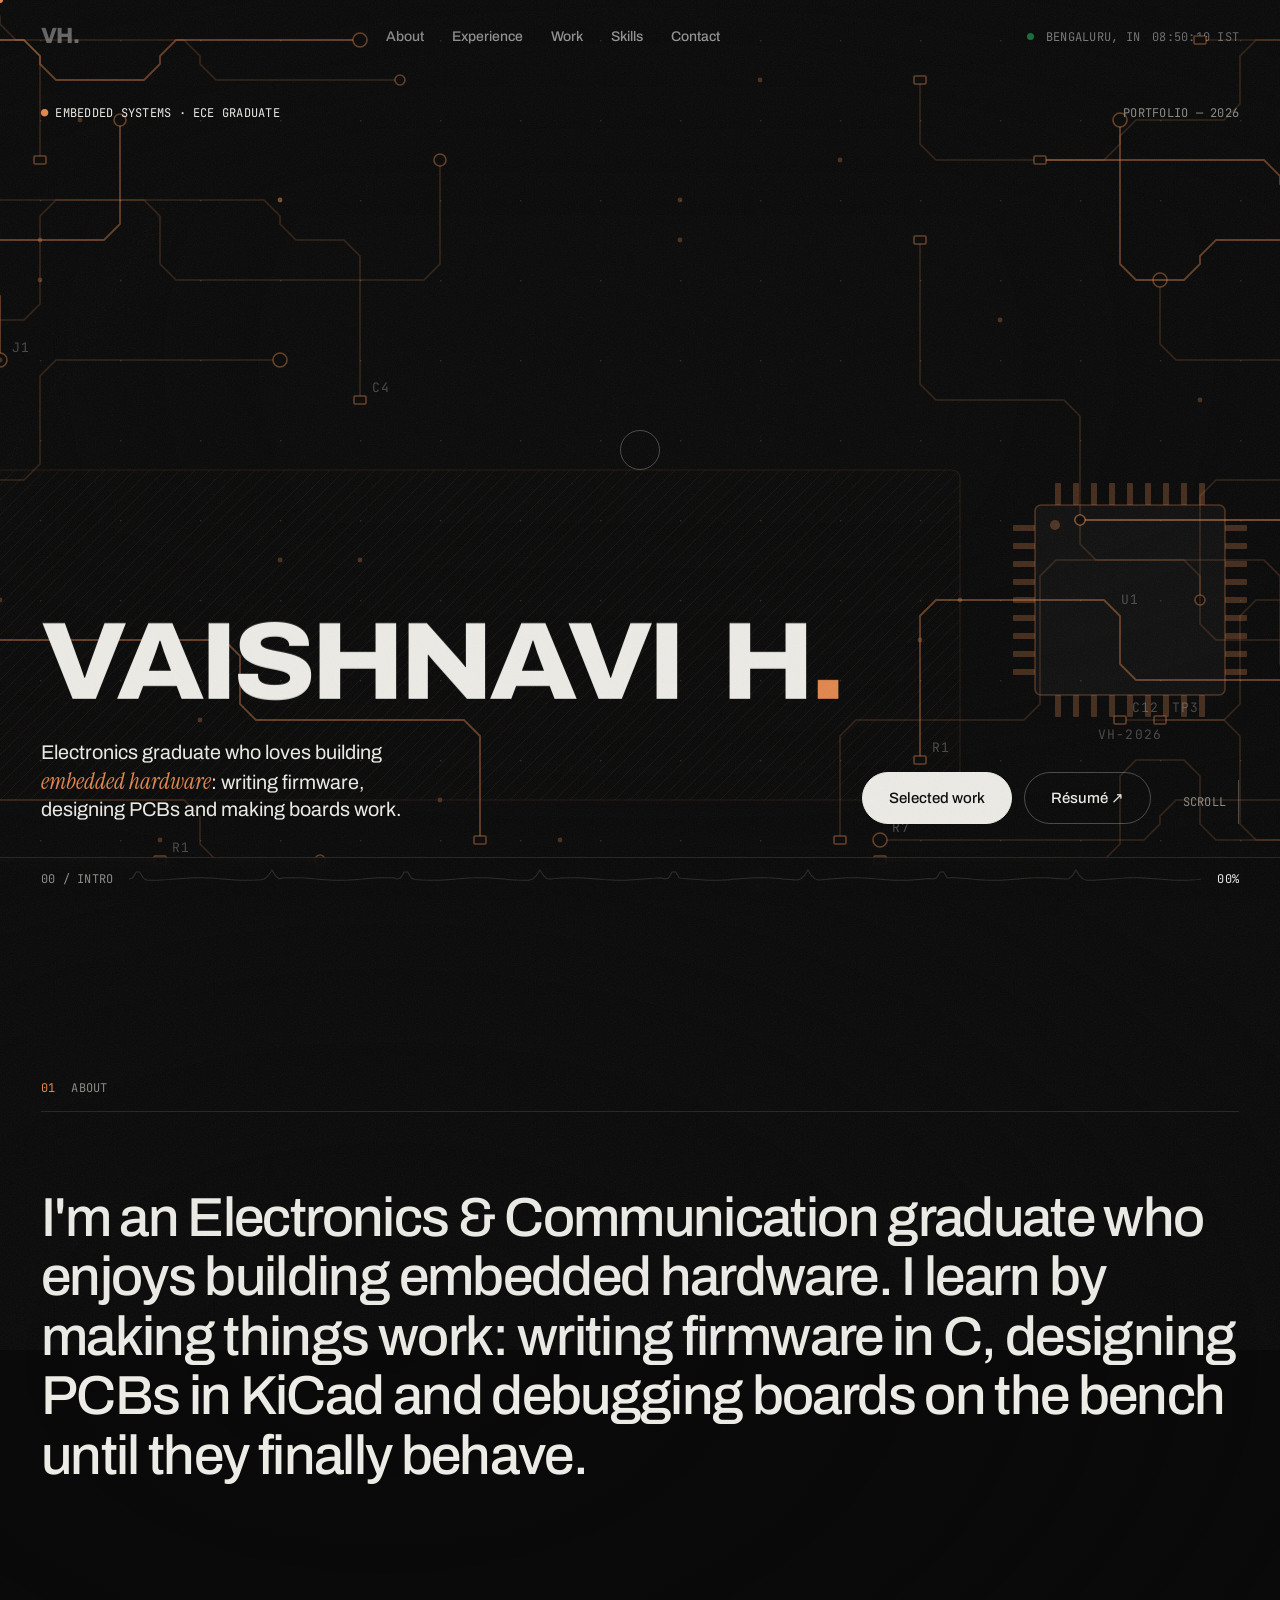
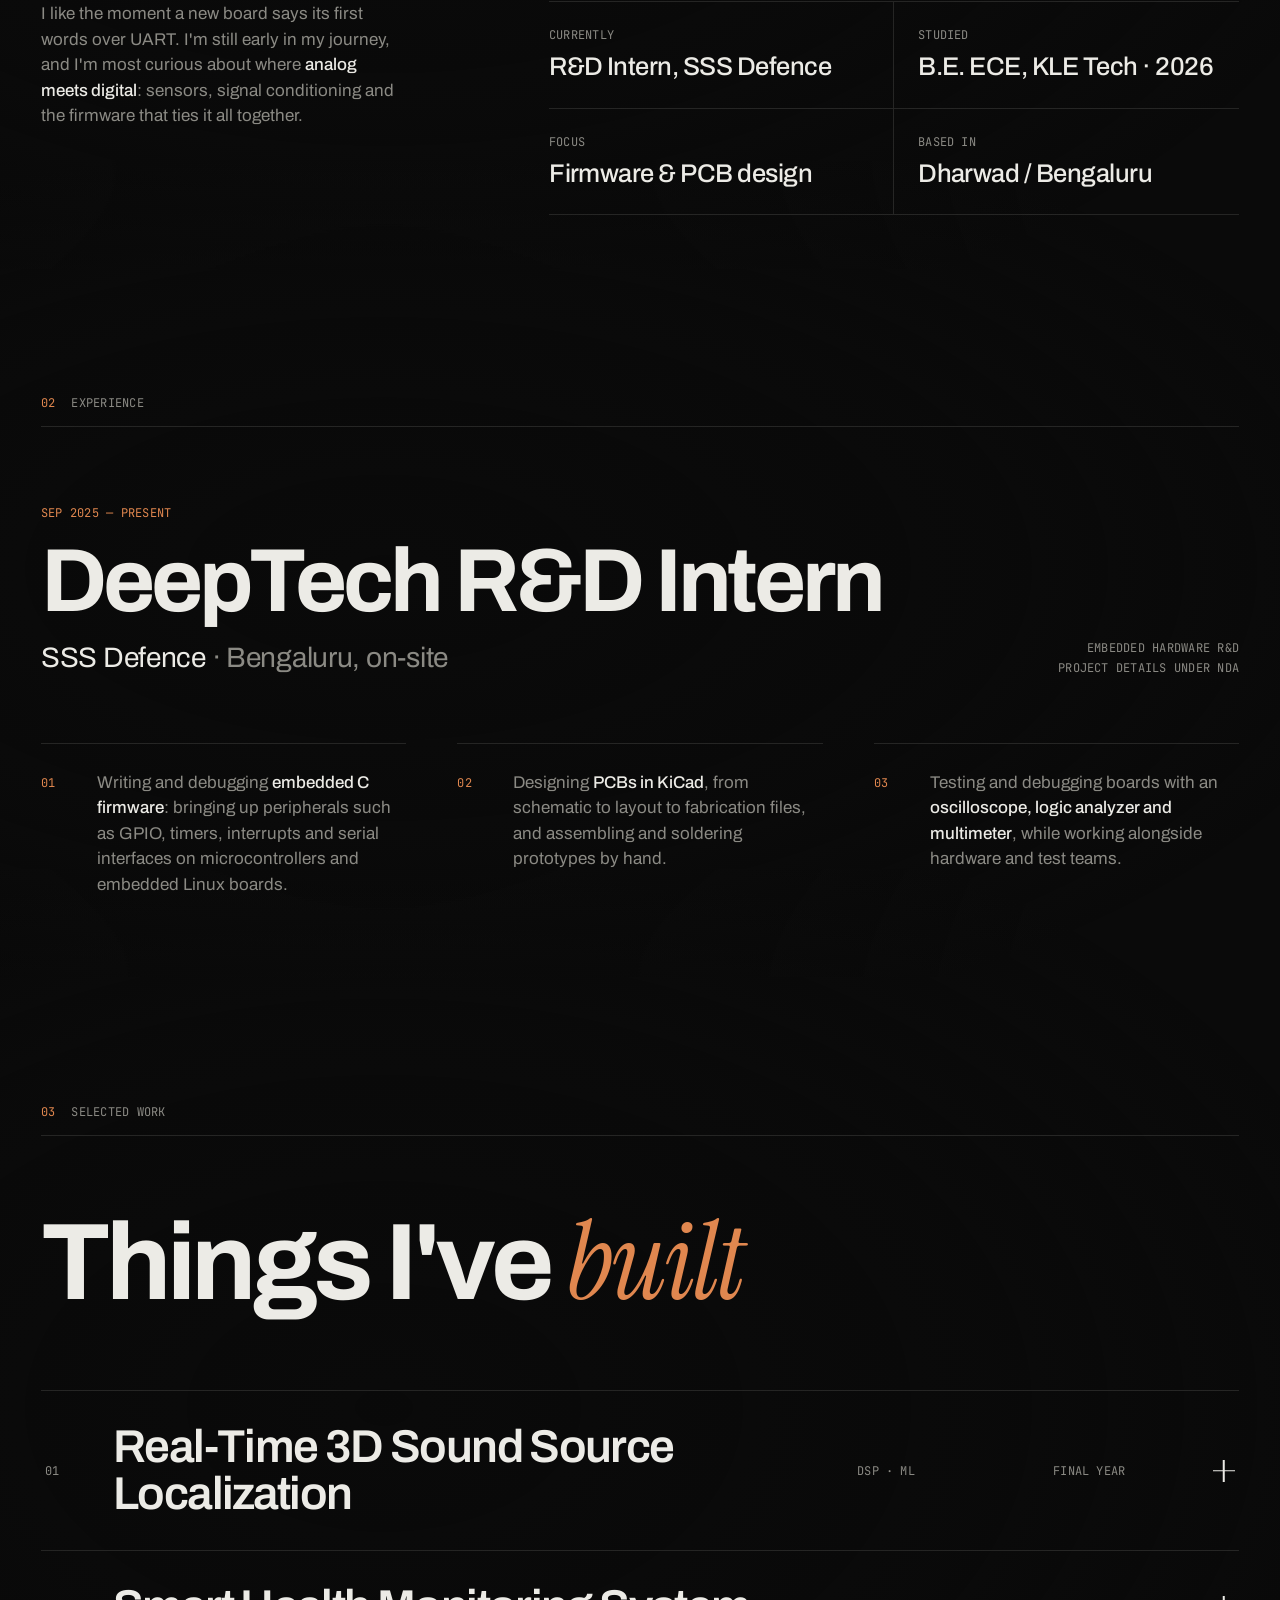
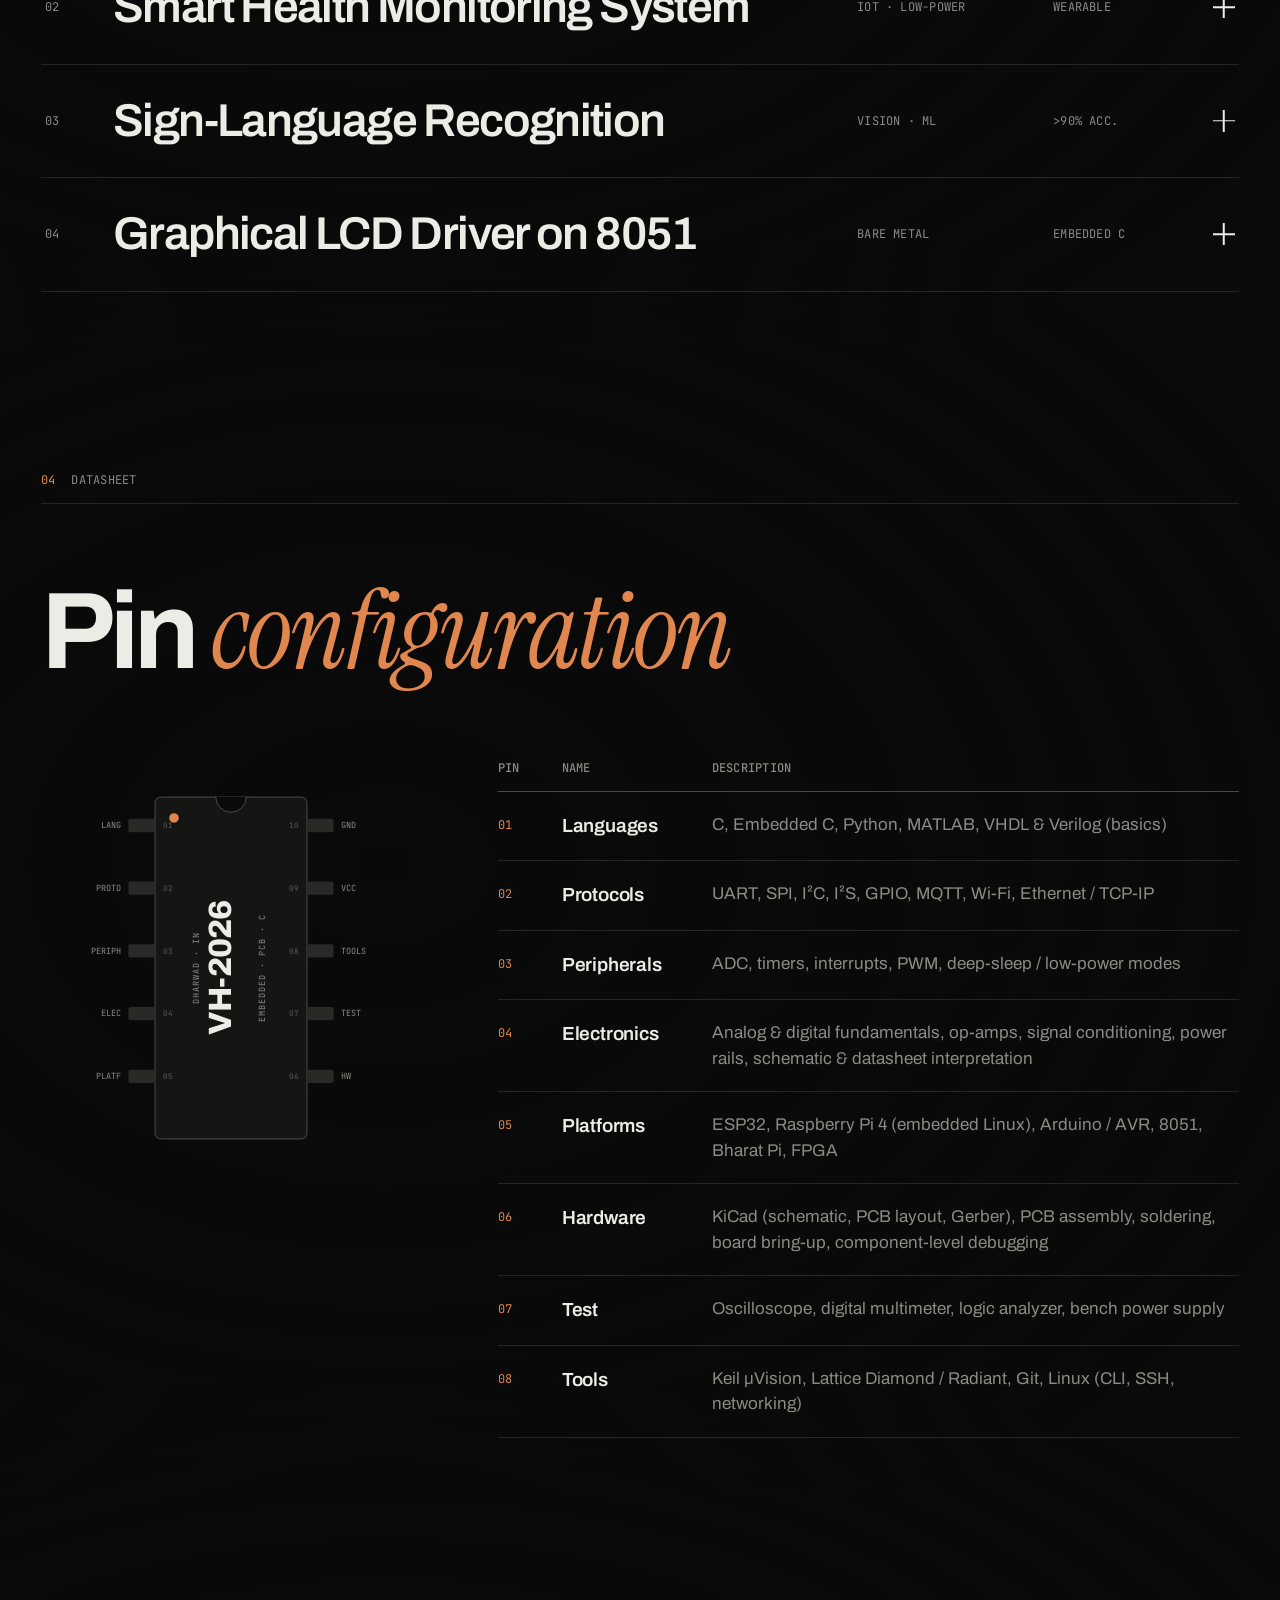
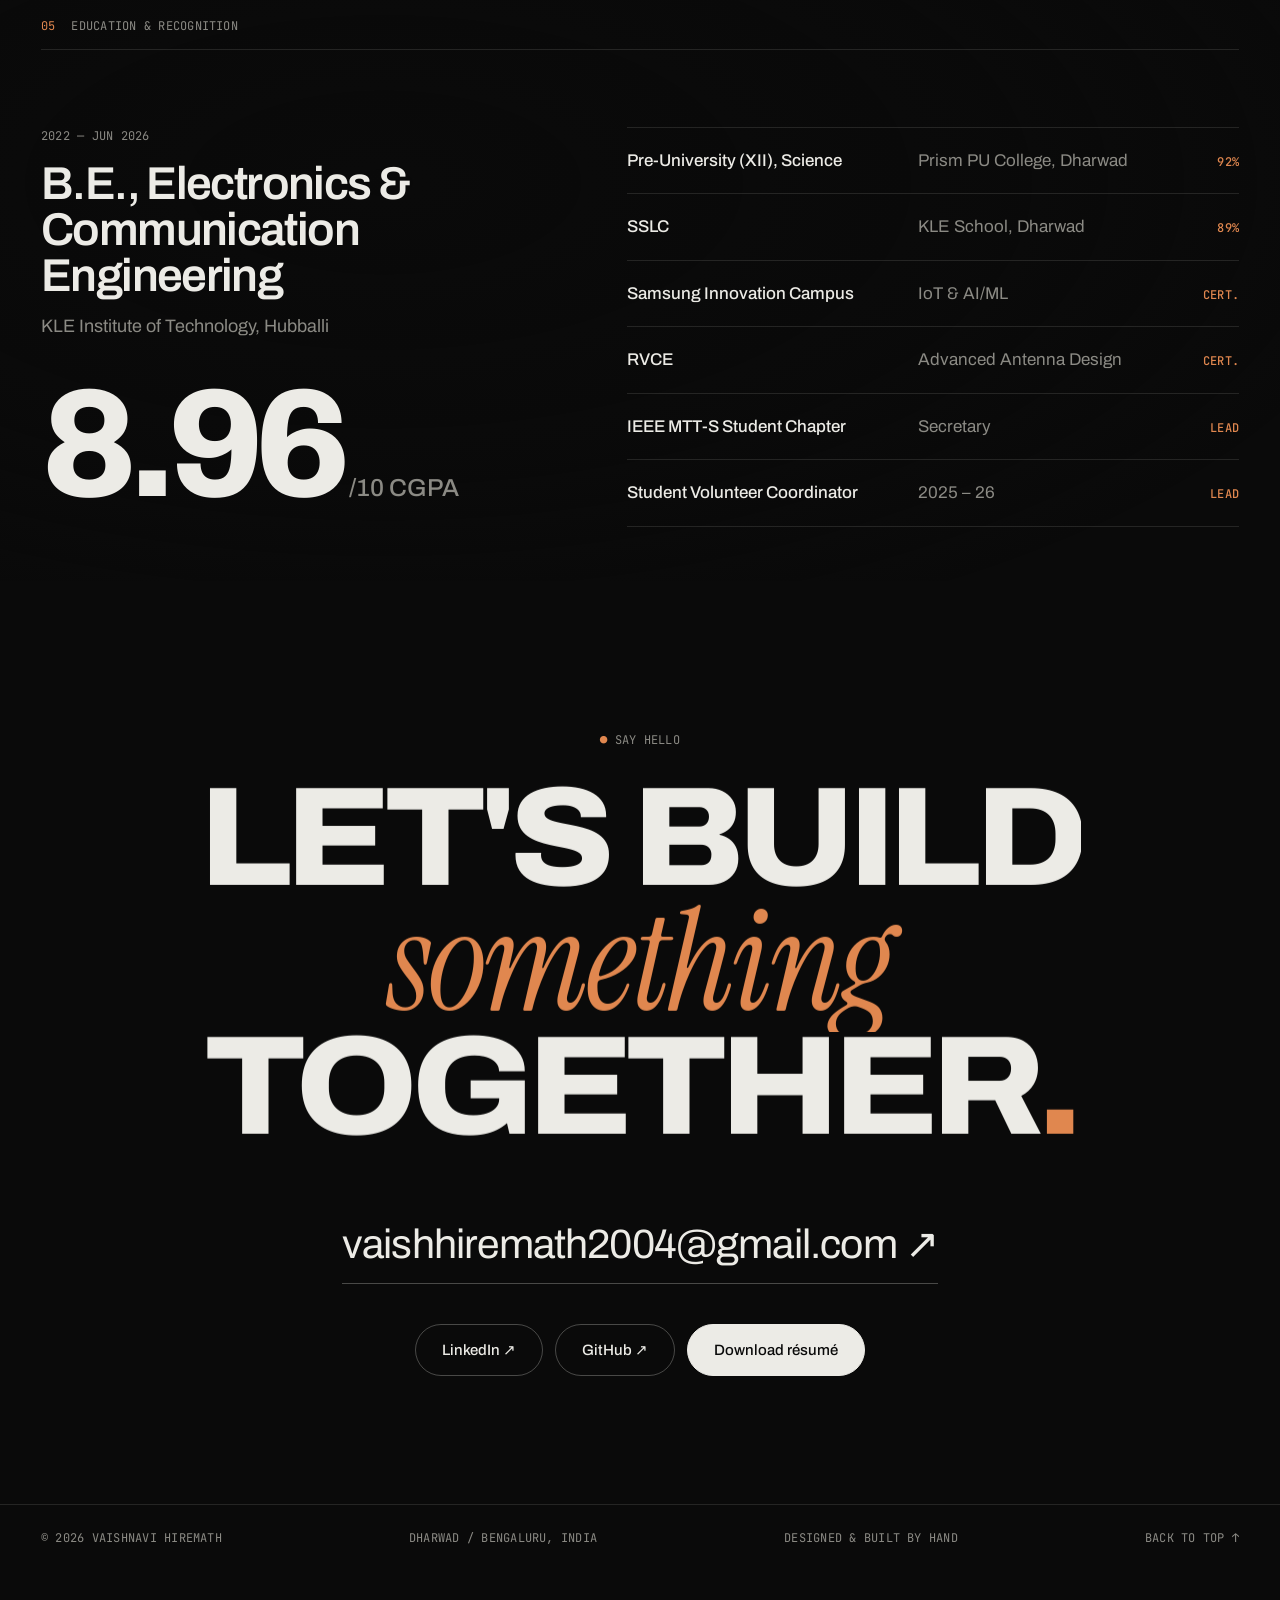
==== index.html @ 72dd4ec8 "Add portfolio website Co-Authored-By: Claude Opus 5 (1M context) <noreply@anthropic.com>" ====
<!doctype html>
<html lang="en">
<head>
  <meta charset="utf-8" />
  <meta name="viewport" content="width=device-width, initial-scale=1" />
  <title>Vaishnavi Hiremath — Embedded Systems Engineer</title>
  <meta name="description" content="Vaishnavi Hiremath — Electronics & Communication graduate building embedded hardware: firmware, PCB design and board bring-up." />
  <meta name="theme-color" content="#0a0a0a" />
  <meta property="og:title" content="Vaishnavi Hiremath — Embedded Systems Engineer" />
  <meta property="og:description" content="Firmware, communication protocols, PCB design and hardware bring-up." />
  <meta property="og:type" content="website" />
  <link rel="icon" href="data:image/svg+xml,%3Csvg xmlns='http://www.w3.org/2000/svg' viewBox='0 0 64 64'%3E%3Crect width='64' height='64' rx='14' fill='%230a0a0a'/%3E%3Ccircle cx='32' cy='32' r='6' fill='%23e0874f'/%3E%3Ccircle cx='32' cy='32' r='15' fill='none' stroke='%23e0874f' stroke-width='3' opacity='.6'/%3E%3Ccircle cx='32' cy='32' r='24' fill='none' stroke='%23e0874f' stroke-width='3' opacity='.3'/%3E%3C/svg%3E" />
  <link rel="preconnect" href="https://fonts.googleapis.com" />
  <link rel="preconnect" href="https://fonts.gstatic.com" crossorigin />
  <link href="https://fonts.googleapis.com/css2?family=Archivo:wdth,wght@62..125,100..900&family=Instrument+Serif:ital@0;1&family=JetBrains+Mono:wght@400;500&display=swap" rel="stylesheet" />
  <link rel="stylesheet" href="styles.css?v=3" />
  <script>document.documentElement.classList.add('js');</script>
</head>
<body>

  <!-- ============ PRELOADER: firmware boot log ============ -->
  <div class="preloader" id="preloader" aria-hidden="true">
    <div class="preloader__log mono" id="bootlog"></div>
    <div class="preloader__bottom">
      <span class="mono preloader__label">VH-FW v26.0 · bring-up</span>
      <span class="preloader__count" id="bootcount">000</span>
    </div>
    <div class="preloader__bar"><span id="bootbar"></span></div>
  </div>

  <div class="cursor" aria-hidden="true">
    <span class="cursor__ring"><span class="cursor__label mono"></span></span>
    <span class="cursor__dot"></span>
  </div>
  <div class="field-wrap" aria-hidden="true"><canvas id="field"></canvas></div>
  <div class="grain" aria-hidden="true"></div>

  <!-- ============ NAV ============ -->
  <header class="nav">
    <a href="#top" class="nav__logo" data-cursor="Top">VH<span class="copper">.</span></a>
    <nav class="nav__links" aria-label="Primary">
      <a href="#about" class="link-roll"><span data-text="About">About</span></a>
      <a href="#experience" class="link-roll"><span data-text="Experience">Experience</span></a>
      <a href="#work" class="link-roll"><span data-text="Work">Work</span></a>
      <a href="#skills" class="link-roll"><span data-text="Skills">Skills</span></a>
      <a href="#contact" class="link-roll"><span data-text="Contact">Contact</span></a>
    </nav>
    <div class="nav__meta mono">
      <span class="pulse"></span>
      <span>Bengaluru, IN</span>
      <span id="clock">--:--:--</span>
    </div>
  </header>

  <main>
    <!-- ============ HERO ============ -->
    <section class="hero" id="top">
      <div class="pcb" aria-hidden="true"><svg id="pcb" viewBox="0 0 1600 900" preserveAspectRatio="xMidYMid slice"></svg></div>
      <div class="hero__inner">
        <div class="hero__top">
          <p class="eyebrow mono" data-hero><span class="copper">●</span> Embedded Systems · ECE Graduate</p>
          <p class="hero__hint mono" data-hero>Portfolio — 2026</p>
        </div>

        <h1 class="hero__title" aria-label="Vaishnavi Hiremath">
          <span class="line"><span class="line__inner">Vaishnavi H<span class="copper">.</span></span></span>
        </h1>

        <div class="hero__foot">
          <p class="hero__lede" data-hero>
            Electronics graduate who loves building <em class="serif">embedded hardware</em>:
            writing firmware, designing PCBs and making boards work.
          </p>
          <div class="hero__cta" data-hero>
            <a href="#work" class="btn btn--solid magnetic" data-cursor="View"><span>Selected work</span></a>
            <a href="Vaishnavi_Hiremath_Resume.pdf" class="btn magnetic" target="_blank" rel="noopener" data-cursor="PDF"><span>Résumé ↗</span></a>
          </div>
          <a href="#about" class="hero__scroll mono" data-hero aria-label="Scroll to about">
            <span>Scroll</span><span class="hero__scroll-line"></span>
          </a>
        </div>
      </div>
    </section>

    <!-- ============ ABOUT ============ -->
    <section class="section about" id="about">
      <div class="section__head">
        <span class="mono section__index">01</span>
        <span class="mono section__title">About</span>
      </div>

      <p class="about__statement" data-words>
        I'm an Electronics &amp; Communication graduate who enjoys building embedded hardware.
        I learn by making things work: writing firmware in C, designing PCBs in KiCad
        and debugging boards on the bench until they finally behave.
      </p>

      <div class="about__grid">
        <p class="about__side" data-reveal>
          I like the moment a new board says its first words over UART. I'm still early in my
          journey, and I'm most curious about where <strong>analog meets digital</strong>:
          sensors, signal conditioning and the firmware that ties it all together.
        </p>
        <dl class="facts">
          <div class="fact" data-reveal><dt class="mono">Currently</dt><dd>R&amp;D Intern, SSS Defence</dd></div>
          <div class="fact" data-reveal><dt class="mono">Studied</dt><dd>B.E. ECE, KLE Tech · 2026</dd></div>
          <div class="fact" data-reveal><dt class="mono">Focus</dt><dd>Firmware &amp; PCB design</dd></div>
          <div class="fact" data-reveal><dt class="mono">Based in</dt><dd>Dharwad / Bengaluru</dd></div>
        </dl>
      </div>
    </section>

    <!-- ============ EXPERIENCE ============ -->
    <section class="section experience" id="experience">
      <div class="section__head">
        <span class="mono section__index">02</span>
        <span class="mono section__title">Experience</span>
      </div>

      <article class="job">
        <header class="job__head">
          <div>
            <p class="mono job__when" data-reveal>Sep 2025 — Present</p>
            <h2 class="job__role" data-reveal>DeepTech R&amp;D Intern</h2>
            <p class="job__org" data-reveal>SSS Defence <span class="muted">· Bengaluru, on-site</span></p>
          </div>
          <p class="job__focus mono" data-reveal>Embedded hardware R&amp;D<br /><span class="muted">Project details under NDA</span></p>
        </header>

        <ol class="job__list">
          <li data-reveal><span class="mono">01</span><p>Writing and debugging <strong>embedded C firmware</strong>: bringing up peripherals such as GPIO, timers, interrupts and serial interfaces on microcontrollers and embedded Linux boards.</p></li>
          <li data-reveal><span class="mono">02</span><p>Designing <strong>PCBs in KiCad</strong>, from schematic to layout to fabrication files, and assembling and soldering prototypes by hand.</p></li>
          <li data-reveal><span class="mono">03</span><p>Testing and debugging boards with an <strong>oscilloscope, logic analyzer and multimeter</strong>, while working alongside hardware and test teams.</p></li>
        </ol>
      </article>
    </section>

    <!-- ============ WORK ============ -->
    <section class="section work" id="work">
      <div class="section__head">
        <span class="mono section__index">03</span>
        <span class="mono section__title">Selected work</span>
      </div>

      <h2 class="big-heading" data-reveal>Things I've <em class="serif">built</em></h2>

      <ul class="projects">
        <li class="project" data-art="sphere">
          <button class="project__row" aria-expanded="false" data-cursor="Open">
            <span class="mono project__num">01</span>
            <span class="project__title">Real-Time 3D Sound Source Localization</span>
            <span class="mono project__tag">DSP · ML</span>
            <span class="mono project__status">Final year</span>
            <span class="project__icon" aria-hidden="true"></span>
          </button>
          <div class="project__panel">
            <div class="project__body">
              <div class="project__art"></div>
              <div class="project__text">
                <p class="mono project__stack">Python · GCC-PHAT · Beamforming · Neural source separation</p>
                <ul>
                  <li>Real-time 3D localization over a custom microphone array.</li>
                  <li>Pairs classical direction-of-arrival estimation (GCC-PHAT, beamforming) with a neural network trained to separate simultaneous sources.</li>
                </ul>
              </div>
            </div>
          </div>
        </li>

        <li class="project" data-art="pulse">
          <button class="project__row" aria-expanded="false" data-cursor="Open">
            <span class="mono project__num">02</span>
            <span class="project__title">Smart Health Monitoring System</span>
            <span class="mono project__tag">IoT · Low-power</span>
            <span class="mono project__status">Wearable</span>
            <span class="project__icon" aria-hidden="true"></span>
          </button>
          <div class="project__panel">
            <div class="project__body">
              <div class="project__art"></div>
              <div class="project__text">
                <p class="mono project__stack">ESP32 · MAX30102 · DHT11 · I²C · MQTT · Wi-Fi</p>
                <ul>
                  <li>Wearable that tracks SpO₂, heart rate and temperature, publishing telemetry over MQTT.</li>
                  <li>Interrupt-driven sampling and deep-sleep modes cut average power draw.</li>
                </ul>
              </div>
            </div>
          </div>
        </li>

        <li class="project" data-art="hand">
          <button class="project__row" aria-expanded="false" data-cursor="Open">
            <span class="mono project__num">03</span>
            <span class="project__title">Sign-Language Recognition</span>
            <span class="mono project__tag">Vision · ML</span>
            <span class="mono project__status">&gt;90% acc.</span>
            <span class="project__icon" aria-hidden="true"></span>
          </button>
          <div class="project__panel">
            <div class="project__body">
              <div class="project__art"></div>
              <div class="project__text">
                <p class="mono project__stack">Python · OpenCV · MediaPipe · TensorFlow</p>
                <ul>
                  <li>Real-time gesture-to-text built on MediaPipe hand landmarks.</li>
                  <li>Over 90% accuracy on a 26-sign ASL dataset, with inference under 200 ms from end to end.</li>
                </ul>
              </div>
            </div>
          </div>
        </li>

        <li class="project" data-art="pixels">
          <button class="project__row" aria-expanded="false" data-cursor="Open">
            <span class="mono project__num">04</span>
            <span class="project__title">Graphical LCD Driver on 8051</span>
            <span class="mono project__tag">Bare metal</span>
            <span class="mono project__status">Embedded C</span>
            <span class="project__icon" aria-hidden="true"></span>
          </button>
          <div class="project__panel">
            <div class="project__body">
              <div class="project__art"></div>
              <div class="project__text">
                <p class="mono project__stack">8051 · Embedded C · GLCD 128×64 · Keil µVision</p>
                <ul>
                  <li>Wrote low-level Embedded C drivers for pixel-level control of a 128×64 graphical LCD over a parallel interface.</li>
                  <li>Stable image and text rendering on a bare-metal 8-bit microcontroller.</li>
                </ul>
              </div>
            </div>
          </div>
        </li>
      </ul>

      <div class="preview" aria-hidden="true"><div class="preview__inner"></div></div>
    </section>

    <!-- ============ SKILLS: datasheet ============ -->
    <section class="section skills" id="skills">
      <div class="section__head">
        <span class="mono section__index">04</span>
        <span class="mono section__title">Datasheet</span>
      </div>

      <h2 class="big-heading" data-reveal>Pin <em class="serif">configuration</em></h2>

      <div class="skills__grid">
        <div class="chip-wrap" data-reveal>
          <svg class="chip" id="chip" viewBox="0 0 360 440" role="img" aria-label="Integrated circuit illustration labelled VH-2026"></svg>
        </div>

        <table class="datasheet">
          <thead class="mono">
            <tr><th>Pin</th><th>Name</th><th>Description</th></tr>
          </thead>
          <tbody>
            <tr data-pin="0"><td class="mono">01</td><td>Languages</td><td>C, Embedded C, Python, MATLAB, VHDL &amp; Verilog (basics)</td></tr>
            <tr data-pin="1"><td class="mono">02</td><td>Protocols</td><td>UART, SPI, I²C, I²S, GPIO, MQTT, Wi-Fi, Ethernet / TCP-IP</td></tr>
            <tr data-pin="2"><td class="mono">03</td><td>Peripherals</td><td>ADC, timers, interrupts, PWM, deep-sleep / low-power modes</td></tr>
            <tr data-pin="3"><td class="mono">04</td><td>Electronics</td><td>Analog &amp; digital fundamentals, op-amps, signal conditioning, power rails, schematic &amp; datasheet interpretation</td></tr>
            <tr data-pin="4"><td class="mono">05</td><td>Platforms</td><td>ESP32, Raspberry Pi 4 (embedded Linux), Arduino / AVR, 8051, Bharat Pi, FPGA</td></tr>
            <tr data-pin="5"><td class="mono">06</td><td>Hardware</td><td>KiCad (schematic, PCB layout, Gerber), PCB assembly, soldering, board bring-up, component-level debugging</td></tr>
            <tr data-pin="6"><td class="mono">07</td><td>Test</td><td>Oscilloscope, digital multimeter, logic analyzer, bench power supply</td></tr>
            <tr data-pin="7"><td class="mono">08</td><td>Tools</td><td>Keil µVision, Lattice Diamond / Radiant, Git, Linux (CLI, SSH, networking)</td></tr>
          </tbody>
        </table>
      </div>
    </section>

    <!-- ============ EDUCATION ============ -->
    <section class="section education" id="education">
      <div class="section__head">
        <span class="mono section__index">05</span>
        <span class="mono section__title">Education &amp; recognition</span>
      </div>

      <div class="edu">
        <div class="edu__main" data-reveal>
          <p class="mono muted">2022 — Jun 2026</p>
          <h3>B.E., Electronics &amp; Communication Engineering</h3>
          <p>KLE Institute of Technology, Hubballi</p>
          <p class="edu__gpa">8.96<span class="muted">/10 CGPA</span></p>
        </div>
        <ul class="edu__list">
          <li data-reveal><span>Pre-University (XII), Science</span><span class="muted">Prism PU College, Dharwad</span><b class="mono">92%</b></li>
          <li data-reveal><span>SSLC</span><span class="muted">KLE School, Dharwad</span><b class="mono">89%</b></li>
          <li data-reveal><span>Samsung Innovation Campus</span><span class="muted">IoT &amp; AI/ML</span><b class="mono">Cert.</b></li>
          <li data-reveal><span>RVCE</span><span class="muted">Advanced Antenna Design</span><b class="mono">Cert.</b></li>
          <li data-reveal><span>IEEE MTT-S Student Chapter</span><span class="muted">Secretary</span><b class="mono">Lead</b></li>
          <li data-reveal><span>Student Volunteer Coordinator</span><span class="muted">2025 – 26</span><b class="mono">Lead</b></li>
        </ul>
      </div>
    </section>

    <!-- ============ CONTACT ============ -->
    <section class="contact" id="contact">
      <p class="mono contact__kicker" data-reveal><span class="copper">●</span> Say hello</p>
      <h2 class="contact__title">
        <span class="line"><span class="line__inner">Let's build</span></span>
        <span class="line"><span class="line__inner"><em class="serif">something</em></span></span>
        <span class="line"><span class="line__inner">together<span class="copper">.</span></span></span>
      </h2>

      <a class="contact__mail magnetic" href="mailto:vaishhiremath2004@gmail.com" data-cursor="Write">
        vaishhiremath2004@gmail.com <span aria-hidden="true">↗</span>
      </a>

      <div class="contact__links">
        <a href="https://www.linkedin.com/in/vaishnaviuh" target="_blank" rel="noopener" class="btn magnetic" data-cursor="Open"><span>LinkedIn ↗</span></a>
        <a href="https://github.com/vaishnaviuh" target="_blank" rel="noopener" class="btn magnetic" data-cursor="Open"><span>GitHub ↗</span></a>
        <a href="Vaishnavi_Hiremath_Resume.pdf" target="_blank" rel="noopener" class="btn btn--solid magnetic" data-cursor="PDF"><span>Download résumé</span></a>
      </div>
    </section>
  </main>

  <footer class="footer mono">
    <span>© 2026 Vaishnavi Hiremath</span>
    <span>Dharwad / Bengaluru, India</span>
    <span>Designed &amp; built by hand</span>
    <a href="#top" class="link-roll"><span data-text="Back to top ↑">Back to top ↑</span></a>
  </footer>

  <div class="scope" aria-hidden="true">
    <span class="scope__label mono" id="scope-label">00 / Intro</span>
    <svg class="scope__svg" id="scope-svg" viewBox="0 0 1200 32" preserveAspectRatio="none">
      <path class="scope__base" id="scope-path" d="" />
      <path class="scope__live" id="scope-live" d="" />
    </svg>
    <span class="scope__pct mono" id="scope-pct">00%</span>
  </div>

  <script src="lib/gsap.min.js"></script>
  <script src="lib/ScrollTrigger.min.js"></script>
  <script src="lib/lenis.min.js"></script>
  <script src="main.js?v=3"></script>
</body>
</html>
---- styles.css ----
/* =========================================================
   Vaishnavi Hiremath: portfolio
   Palette: ink black, paper white, PCB copper
   ========================================================= */

:root {
  --bg: #0a0a0a;
  --bg-2: #111110;
  --fg: #ecebe6;
  --muted: #8b8a84;
  --line: rgba(236, 235, 230, 0.12);
  --line-strong: rgba(236, 235, 230, 0.28);
  --copper: #e0874f;
  --copper-dim: rgba(224, 135, 79, 0.18);

  --font-display: "Archivo", "Helvetica Neue", Arial, sans-serif;
  --font-serif: "Instrument Serif", Georgia, serif;
  --font-mono: "JetBrains Mono", ui-monospace, "SFMono-Regular", Consolas, monospace;

  --gutter: clamp(16px, 3.2vw, 48px);
  --ease: cubic-bezier(0.65, 0.05, 0, 1);
  --ease-out: cubic-bezier(0.16, 1, 0.3, 1);
}

*, *::before, *::after { box-sizing: border-box; }

html { -webkit-text-size-adjust: 100%; }
html.lenis, html.lenis body { height: auto; }
.lenis.lenis-smooth { scroll-behavior: auto !important; }

body {
  margin: 0;
  background: var(--bg);
  color: var(--fg);
  font-family: var(--font-display);
  font-size: 17px;
  line-height: 1.5;
  -webkit-font-smoothing: antialiased;
  overflow-x: hidden;
}

::selection { background: var(--copper); color: var(--bg); }

a { color: inherit; text-decoration: none; }
button { font: inherit; color: inherit; background: none; border: 0; padding: 0; cursor: pointer; }
ul, ol { list-style: none; margin: 0; padding: 0; }
h1, h2, h3, p { margin: 0; }
img, svg { display: block; }

.mono { font-family: var(--font-mono); font-size: 12px; letter-spacing: 0.02em; text-transform: uppercase; }
.serif { font-family: var(--font-serif); font-style: italic; font-weight: 400; letter-spacing: 0; }
.copper { color: var(--copper); }
.muted { color: var(--muted); }

:focus-visible { outline: 2px solid var(--copper); outline-offset: 4px; }

/* ---------- Grain ---------- */
.grain {
  position: fixed; inset: -50%;
  pointer-events: none; z-index: 90;
  opacity: 0.06;
  background-image: url("data:image/svg+xml,%3Csvg xmlns='http://www.w3.org/2000/svg' width='160' height='160'%3E%3Cfilter id='n'%3E%3CfeTurbulence type='fractalNoise' baseFrequency='.9' numOctaves='3' stitchTiles='stitch'/%3E%3C/filter%3E%3Crect width='100%25' height='100%25' filter='url(%23n)'/%3E%3C/svg%3E");
  animation: grain 1s steps(4) infinite;
}
@keyframes grain {
  0% { transform: translate(0, 0); }
  25% { transform: translate(-3%, 2%); }
  50% { transform: translate(2%, -3%); }
  75% { transform: translate(-2%, -1%); }
  100% { transform: translate(0, 0); }
}

/* ---------- Preloader ---------- */
.preloader { display: none; }
.js .preloader {
  position: fixed; inset: 0; z-index: 100;
  display: flex; flex-direction: column; justify-content: space-between;
  padding: var(--gutter);
  background: var(--bg);
  /* fail-safe: never trap the page if scripts fail */
  animation: preloader-failsafe 0.4s 7s forwards;
}
@keyframes preloader-failsafe { to { opacity: 0; visibility: hidden; } }
.preloader.is-done { pointer-events: none; }
.preloader__log { color: var(--muted); line-height: 1.9; text-transform: none; font-size: 12px; min-height: 12em; }
.preloader__log .ok { color: var(--copper); }
.preloader__bottom { display: flex; justify-content: space-between; align-items: flex-end; gap: 16px; }
.preloader__label { color: var(--muted); padding-bottom: 1.2em; }
.preloader__count {
  font-size: clamp(5rem, 20vw, 16rem);
  font-weight: 800; line-height: 0.8; letter-spacing: -0.05em;
  font-variation-settings: "wdth" 100;
  font-variant-numeric: tabular-nums;
}
.preloader__bar { height: 1px; background: var(--line); margin-top: 24px; }
.preloader__bar span { display: block; height: 100%; width: 0; background: var(--copper); }

/* ---------- Cursor ---------- */
.cursor { display: none; }
@media (hover: hover) and (pointer: fine) {
  .has-cursor .cursor { display: block; }
  .has-cursor, .has-cursor a, .has-cursor button { cursor: none; }
}
.cursor__dot, .cursor__ring {
  position: fixed; top: 0; left: 0; z-index: 99;
  pointer-events: none; border-radius: 50%;
}
.cursor__dot { width: 6px; height: 6px; margin: -3px 0 0 -3px; background: var(--copper); }
.cursor__ring {
  width: 40px; height: 40px; margin: -20px 0 0 -20px;
  border: 1px solid var(--line-strong);
  display: grid; place-items: center;
  transition: width .4s var(--ease-out), height .4s var(--ease-out), margin .4s var(--ease-out), background-color .3s, border-color .3s;
}
.cursor__label { opacity: 0; font-size: 11px; color: var(--bg); transition: opacity .2s; }
.cursor.is-label .cursor__ring { width: 84px; height: 84px; margin: -42px 0 0 -42px; background: var(--copper); border-color: var(--copper); }
.cursor.is-label .cursor__label { opacity: 1; }
.cursor.is-label .cursor__dot { opacity: 0; }

/* ---------- Nav ---------- */
.nav {
  position: fixed; top: 0; left: 0; right: 0; z-index: 50;
  display: flex; align-items: center; justify-content: space-between; gap: 24px;
  padding: 20px var(--gutter);
  mix-blend-mode: difference;
  color: #fff;
}
.nav__logo { font-weight: 800; font-size: 22px; letter-spacing: -0.03em; }
.nav__logo .copper { color: #fff; }
.nav__links { display: flex; gap: 28px; font-size: 14px; font-weight: 500; }
.nav__meta { display: flex; align-items: center; gap: 12px; font-variant-numeric: tabular-nums; }
.pulse { width: 7px; height: 7px; border-radius: 50%; background: #2ee27a; box-shadow: 0 0 0 0 rgba(46, 226, 122, .6); animation: pulse 2s infinite; }
@keyframes pulse { 70% { box-shadow: 0 0 0 8px rgba(46, 226, 122, 0); } 100% { box-shadow: 0 0 0 0 rgba(46, 226, 122, 0); } }

.link-roll { display: inline-block; overflow: hidden; vertical-align: top; }
.link-roll > span { display: inline-block; position: relative; transition: transform .5s var(--ease); }
.link-roll > span::after { content: attr(data-text); position: absolute; left: 0; top: 100%; }
.link-roll:hover > span { transform: translateY(-100%); }

/* ---------- Buttons ---------- */
.btn {
  display: inline-flex; align-items: center; justify-content: center;
  height: 52px; padding: 0 26px;
  border: 1px solid var(--line-strong); border-radius: 999px;
  font-size: 15px; font-weight: 500;
  position: relative; overflow: hidden; isolation: isolate;
  transition: color .4s var(--ease), border-color .4s;
}
.btn::before {
  content: ""; position: absolute; inset: 0; z-index: -1;
  background: var(--copper);
  transform: translateY(101%); border-radius: 50% 50% 0 0;
  transition: transform .5s var(--ease), border-radius .5s var(--ease);
}
.btn:hover { color: var(--bg); border-color: var(--copper); }
.btn:hover::before { transform: translateY(0); border-radius: 0; }
.btn--solid { background: var(--fg); color: var(--bg); border-color: var(--fg); }
.btn span { display: inline-block; }

/* ---------- Hero ---------- */
.hero {
  position: relative;
  min-height: 100vh; min-height: 100svh;
  display: flex; flex-direction: column;
  overflow: hidden;
}
.field-wrap { position: fixed; inset: 0; z-index: 0; pointer-events: none; }
#field { width: 100%; height: 100%; display: block; }

/* ---------- PCB traces behind the hero name ---------- */
.pcb { position: absolute; inset: 0; z-index: 1; pointer-events: none; overflow: hidden; }
.pcb svg { width: 100%; height: 100%; }
.pcb__trace { fill: none; stroke: var(--copper); stroke-opacity: .2; stroke-width: 1.6; stroke-linecap: round; stroke-linejoin: round; }
.pcb__trace--bright { stroke-opacity: .42; stroke-width: 1.8; }
.pcb__pad { fill: #0a0a0a; stroke: var(--copper); stroke-opacity: .42; stroke-width: 1.6; }
.pcb__via { fill: var(--copper); fill-opacity: .3; }
.pcb__pour path { stroke: var(--copper); stroke-opacity: .07; stroke-width: 1; }
.pcb__pour-edge { fill: none; stroke: var(--copper); stroke-opacity: .12; stroke-width: 1.2; }
.pcb__chip { fill: rgba(236, 235, 230, .03); stroke: var(--copper); stroke-opacity: .3; stroke-width: 1.6; }
.pcb__pin { fill: var(--copper); fill-opacity: .28; }
.pcb__silk { fill: rgba(236, 235, 230, .28); font-family: var(--font-mono); font-size: 13px; letter-spacing: .08em; }
.pcb__bit {
  fill: var(--copper); font-family: var(--font-mono); font-size: 13px; font-weight: 500;
  text-anchor: middle; paint-order: stroke;
  stroke: var(--bg); stroke-width: 4px;
  filter: drop-shadow(0 0 6px rgba(224, 135, 79, .6));
}
.pcb__grid { fill: rgba(236, 235, 230, .16); }
.nav, main, .footer, .scope { position: relative; z-index: 2; }
.nav, .scope { position: fixed; }
.hero::after {
  content: ""; position: absolute; inset: 0; pointer-events: none;
  background:
    linear-gradient(to bottom, rgba(10,10,10,.5), transparent 24%, transparent 58%, rgba(10,10,10,.82)),
    radial-gradient(ellipse at 50% 40%, transparent 42%, rgba(10,10,10,.55));
}
.hero__inner {
  position: relative; z-index: 2;
  flex: 1; display: flex; flex-direction: column; justify-content: space-between;
  padding: 104px var(--gutter) 76px;
  pointer-events: none;
}
.hero__inner a, .hero__inner button { pointer-events: auto; }
.hero__top { display: flex; justify-content: space-between; gap: 24px; }
.hero__hint { color: var(--muted); }


.hero__title {
  font-weight: 800;
  font-variation-settings: "wdth" 108;
  text-transform: uppercase;
  line-height: 0.9;
  letter-spacing: -0.045em;
  margin-top: auto;
  padding-top: 24px;
  font-size: clamp(40px, 8.6vw, 124px);
  word-spacing: 0.18em;
}
.line { display: block; overflow: hidden; padding-bottom: 0.04em; margin-bottom: -0.04em; }
.line__inner { display: inline-block; white-space: nowrap; will-change: transform; }
.fit { font-size: 15vw; }

.hero__foot {
  display: grid; grid-template-columns: 1.2fr auto auto; align-items: end; gap: 32px;
  margin-top: 28px;
}
.hero__lede { font-size: clamp(17px, 1.55vw, 22px); line-height: 1.35; max-width: 34ch; }
.hero__lede .serif { font-size: 1.15em; color: var(--copper); }
.hero__cta { display: flex; gap: 12px; flex-wrap: wrap; }
.hero__scroll { display: flex; align-items: center; gap: 12px; color: var(--muted); }
.hero__scroll-line { width: 1px; height: 44px; background: var(--line-strong); position: relative; overflow: hidden; }
.hero__scroll-line::after {
  content: ""; position: absolute; left: 0; top: -40%; width: 100%; height: 40%;
  background: var(--copper); animation: scroll-line 1.8s var(--ease) infinite;
}
@keyframes scroll-line { to { top: 100%; } }

/* ---------- Sections ---------- */
.section { padding: clamp(96px, 14vw, 200px) var(--gutter) 0; position: relative; }
.section::before {
  content: ""; position: absolute; inset: -6vh 0; z-index: -1; pointer-events: none;
  background: radial-gradient(ellipse 80% 60% at 30% 50%, rgba(10, 10, 10, .92), rgba(10, 10, 10, .55) 60%, transparent);
}
.section__head {
  display: flex; gap: 16px; align-items: center;
  padding-bottom: 14px; margin-bottom: clamp(40px, 6vw, 80px);
  border-bottom: 1px solid var(--line);
}
.section__index { color: var(--copper); }
.section__title { color: var(--muted); }

.big-heading {
  font-size: clamp(44px, 8.5vw, 136px);
  font-weight: 700; line-height: 0.92; letter-spacing: -0.045em;
  margin-bottom: clamp(40px, 6vw, 80px);
}
.big-heading .serif { color: var(--copper); letter-spacing: -0.02em; }

/* ---------- About ---------- */
.about__statement {
  font-size: clamp(28px, 4.3vw, 68px);
  font-weight: 500; line-height: 1.08; letter-spacing: -0.03em;
  max-width: 22ch;
  max-width: min(100%, 1300px);
}
.about__statement .w { display: inline-block; }
.about__grid {
  display: grid; grid-template-columns: 1fr 1.6fr; gap: clamp(32px, 6vw, 96px);
  margin-top: clamp(64px, 9vw, 140px);
}
.about__side { color: var(--muted); font-size: 17px; max-width: 36ch; }
.about__side strong { color: var(--fg); font-weight: 500; }

.facts { margin: 0; border-top: 1px solid var(--line); display: grid; grid-template-columns: repeat(2, 1fr); }
.fact { padding: 24px 0 26px; border-bottom: 1px solid var(--line); display: grid; gap: 8px; }
.fact:nth-child(odd) { padding-right: 24px; border-right: 1px solid var(--line); }
.fact:nth-child(even) { padding-left: 24px; }
.fact dt { color: var(--muted); }
.fact dd { margin: 0; font-size: clamp(20px, 2vw, 28px); font-weight: 500; letter-spacing: -0.02em; line-height: 1.15; }

/* ---------- Experience ---------- */
.job__head {
  display: flex; justify-content: space-between; align-items: flex-end; gap: 24px; flex-wrap: wrap;
  margin-bottom: clamp(40px, 5vw, 64px);
}
.job__when { color: var(--copper); margin-bottom: 18px; }
.job__role {
  font-size: clamp(40px, 7vw, 112px); font-weight: 700;
  line-height: 0.92; letter-spacing: -0.045em;
}
.job__org { font-size: clamp(20px, 2.2vw, 30px); margin-top: 14px; letter-spacing: -0.01em; }
.job__focus { color: var(--muted); text-align: right; line-height: 1.7; }

.job__list { display: grid; grid-template-columns: repeat(3, 1fr); gap: 0 clamp(24px, 4vw, 56px); }
.job__list li {
  display: grid; grid-template-columns: 44px 1fr; gap: 12px;
  padding: 26px 0; border-top: 1px solid var(--line);
  font-size: 17px; color: var(--muted);
}
.job__list li span { color: var(--copper); padding-top: 4px; }
.job__list strong { color: var(--fg); font-weight: 500; }


/* ---------- Work ---------- */
.projects { border-top: 1px solid var(--line); }
.project { border-bottom: 1px solid var(--line); }
.project__row {
  width: 100%; text-align: left;
  display: grid; grid-template-columns: 56px 1fr 180px 130px 40px; align-items: center; gap: 16px;
  padding: clamp(22px, 2.6vw, 36px) 0;
  position: relative;
}
.project__row::before {
  content: ""; position: absolute; inset: 0; z-index: -1;
  background: var(--bg-2);
  transform: scaleY(0); transform-origin: bottom;
  transition: transform .5s var(--ease);
}
.project__row:hover::before, .project.is-open .project__row::before { transform: scaleY(1); }
.project__num { color: var(--muted); padding-left: 4px; }
.project__title {
  font-size: clamp(24px, 3.6vw, 56px); font-weight: 600; letter-spacing: -0.035em; line-height: 1;
  transition: transform .5s var(--ease), color .3s;
}
.project__row:hover .project__title { transform: translateX(14px); color: var(--copper); }
.project__tag, .project__status { color: var(--muted); }
.project__status.is-live { color: var(--copper); display: inline-flex; align-items: center; gap: 8px; }
.project__status.is-live::before { content: ""; width: 6px; height: 6px; border-radius: 50%; background: var(--copper); animation: blink 1.2s steps(2) infinite; }
@keyframes blink { 50% { opacity: 0; } }
.project__icon { width: 22px; height: 22px; position: relative; justify-self: end; margin-right: 4px; }
.project__icon::before, .project__icon::after {
  content: ""; position: absolute; left: 50%; top: 50%; width: 100%; height: 1.5px; background: currentColor;
  transform: translate(-50%, -50%); transition: transform .5s var(--ease);
}
.project__icon::after { transform: translate(-50%, -50%) rotate(90deg); }
.project.is-open .project__icon::after { transform: translate(-50%, -50%) rotate(0deg); }

.project__panel { display: grid; grid-template-rows: 0fr; transition: grid-template-rows .7s var(--ease); }
.project.is-open .project__panel { grid-template-rows: 1fr; }
.project__body {
  overflow: hidden;
  display: grid; grid-template-columns: minmax(240px, 420px) 1fr; gap: clamp(24px, 4vw, 64px);
  padding: 0 0 0 72px;
}
.project.is-open .project__body { padding-bottom: 40px; }
.project__art {
  aspect-ratio: 4 / 3; border: 1px solid var(--line); background: var(--bg-2);
  display: grid; place-items: center; overflow: hidden;
}
.project__art svg { width: 100%; height: 100%; }
.project__stack { color: var(--copper); margin-bottom: 20px; line-height: 1.7; }
.project__text ul { display: grid; gap: 14px; }
.project__text li { position: relative; padding-left: 22px; color: var(--muted); max-width: 62ch; }
.project__text li::before { content: "→"; position: absolute; left: 0; color: var(--fg); }

.preview {
  position: fixed; top: 0; left: 0; z-index: 40;
  width: 300px; aspect-ratio: 4 / 3;
  pointer-events: none;
  opacity: 0; transform: scale(.6);
  transition: opacity .35s, transform .5s var(--ease-out);
  display: none;
}
@media (hover: hover) and (pointer: fine) { .preview { display: block; } }
.preview.is-on { opacity: 1; transform: scale(1); }
.preview__inner { width: 100%; height: 100%; border: 1px solid var(--line-strong); background: var(--bg-2); overflow: hidden; }
.preview__inner svg { width: 100%; height: 100%; }

/* ---------- Oscilloscope progress ---------- */
.scope {
  position: fixed; left: 0; right: 0; bottom: 0; z-index: 60;
  display: flex; align-items: center; gap: 16px;
  padding: 8px var(--gutter);
  border-top: 1px solid var(--line);
  background: rgba(10, 10, 10, .72);
  backdrop-filter: blur(8px); -webkit-backdrop-filter: blur(8px);
  color: var(--muted);
  pointer-events: none;
}
.scope__svg { flex: 1; height: 26px; min-width: 0; }
.scope__base { fill: none; stroke: rgba(236, 235, 230, .14); stroke-width: 1.2; }
.scope__live { fill: none; stroke: var(--copper); stroke-width: 1.6; filter: drop-shadow(0 0 5px rgba(224, 135, 79, .55)); }
.scope__pct { color: var(--fg); font-variant-numeric: tabular-nums; }
.scope__label { white-space: nowrap; }

.art-stroke { fill: none; stroke: var(--fg); stroke-opacity: .35; stroke-width: 1; }
.art-copper { fill: none; stroke: var(--copper); stroke-width: 1.5; }
.art-fill { fill: var(--copper); }
.art-text { fill: var(--muted); font-family: var(--font-mono); font-size: 9px; letter-spacing: .08em; }
.spin { transform-origin: 160px 120px; animation: spin 4s linear infinite; }
@keyframes spin { to { transform: rotate(360deg); } }
.ecg { stroke-dasharray: 700; stroke-dashoffset: 700; animation: ecg 2.6s linear infinite; }
@keyframes ecg { to { stroke-dashoffset: 0; } }
.twinkle { animation: twinkle 2.4s ease-in-out infinite; }
@keyframes twinkle { 50% { opacity: .15; } }

/* ---------- Skills / datasheet ---------- */
.skills__grid { display: grid; grid-template-columns: minmax(260px, 380px) 1fr; gap: clamp(32px, 6vw, 96px); align-items: start; }
.chip-wrap { position: sticky; top: 110px; }
.chip { width: 100%; height: auto; }
.chip .body { fill: #151514; stroke: var(--line-strong); }
.chip .pin { fill: #2a2926; transition: fill .3s; }
.chip .pin-trace { stroke: var(--line-strong); stroke-width: 1; fill: none; transition: stroke .3s; }
.chip .pin-label { fill: var(--muted); font-family: var(--font-mono); font-size: 9px; transition: fill .3s; }
.chip .pin-num { fill: #5b5a55; font-family: var(--font-mono); font-size: 8px; }
.chip .mark { fill: var(--fg); font-family: var(--font-display); font-weight: 800; font-size: 34px; letter-spacing: -1px; }
.chip .sub { fill: var(--muted); font-family: var(--font-mono); font-size: 9px; letter-spacing: .12em; }
.chip .notch { fill: var(--bg); stroke: var(--line-strong); }
.chip g.is-on .pin { fill: var(--copper); }
.chip g.is-on .pin-trace { stroke: var(--copper); }
.chip g.is-on .pin-label { fill: var(--fg); }

.datasheet { width: 100%; border-collapse: collapse; }
.datasheet th {
  text-align: left; font-weight: 500; color: var(--muted);
  padding: 0 12px 14px 0; border-bottom: 1px solid var(--line-strong);
}
.datasheet td { padding: 20px 12px 20px 0; border-bottom: 1px solid var(--line); vertical-align: top; transition: color .3s, background-color .3s; }
.datasheet td:first-child { width: 64px; color: var(--copper); padding-top: 24px; }
.datasheet td:nth-child(2) { width: 150px; font-weight: 600; font-size: 19px; letter-spacing: -0.01em; }
.datasheet td:nth-child(3) { color: var(--muted); }
.datasheet tr { transition: background-color .3s; }
.datasheet tbody tr:hover, .datasheet tbody tr.is-on { background: linear-gradient(90deg, var(--copper-dim), transparent 70%); }
.datasheet tbody tr:hover td:nth-child(3), .datasheet tbody tr.is-on td:nth-child(3) { color: var(--fg); }

/* ---------- Education ---------- */
.edu { display: grid; grid-template-columns: 1fr 1.2fr; gap: clamp(32px, 6vw, 96px); }
.edu__main h3 { font-size: clamp(30px, 3.6vw, 52px); font-weight: 600; letter-spacing: -0.035em; line-height: 1; margin: 16px 0 14px; }
.edu__main > p:not(.mono) { color: var(--muted); font-size: 18px; }
.edu__gpa { font-size: clamp(80px, 12vw, 190px) !important; font-weight: 800; letter-spacing: -0.06em; line-height: 1; margin-top: 28px; color: var(--fg) !important; font-variant-numeric: tabular-nums; }
.edu__gpa .muted { font-size: 0.16em; letter-spacing: 0; font-weight: 500; margin-left: 8px; }
.edu__list { border-top: 1px solid var(--line); }
.edu__list li {
  display: grid; grid-template-columns: 1.1fr 1fr 56px; gap: 16px; align-items: baseline;
  padding: 20px 0; border-bottom: 1px solid var(--line);
}
.edu__list li > span:first-child { font-weight: 500; }
.edu__list b { color: var(--copper); font-weight: 500; text-align: right; }

/* ---------- Contact ---------- */
.contact {
  padding: clamp(120px, 16vw, 240px) var(--gutter) clamp(80px, 10vw, 140px);
  text-align: center;
  display: flex; flex-direction: column; align-items: center;
}
.contact__kicker { color: var(--muted); margin-bottom: 28px; }
.contact__title {
  font-size: clamp(52px, 11vw, 190px); font-weight: 800; line-height: 0.88; letter-spacing: -0.055em;
  font-variation-settings: "wdth" 108;
  text-transform: uppercase;
}
.contact__title .serif { text-transform: none; font-weight: 400; color: var(--copper); letter-spacing: -0.02em; }
.contact__mail {
  display: inline-block; margin-top: clamp(40px, 5vw, 64px);
  font-size: clamp(20px, 3.2vw, 44px); letter-spacing: -0.02em;
  border-bottom: 1px solid var(--line-strong); padding-bottom: 8px;
  transition: color .3s, border-color .3s;
  overflow-wrap: anywhere;
}
.contact__mail:hover { color: var(--copper); border-color: var(--copper); }
.contact__links { display: flex; gap: 12px; flex-wrap: wrap; justify-content: center; margin-top: 40px; }

/* ---------- Footer ---------- */
.footer {
  display: flex; justify-content: space-between; gap: 16px; flex-wrap: wrap;
  padding: 24px var(--gutter) 64px;
  border-top: 1px solid var(--line);
  color: var(--muted);
}

/* ---------- Animation initial states (only when GSAP is running) ---------- */
.anim [data-reveal] { opacity: 0; transform: translateY(40px); }
.anim [data-hero] { opacity: 0; transform: translateY(20px); }
.anim .hero__title .line__inner,
.anim .contact__title .line__inner { transform: translateY(110%); }

/* ---------- Responsive ---------- */
@media (max-width: 1100px) {
  .project__row { grid-template-columns: 48px 1fr 120px 32px; }
  .project__tag { display: none; }
  .job__list { grid-template-columns: 1fr; }
}

@media (max-width: 860px) {
  .scope__svg { display: none; }
  .project__row { grid-template-columns: 36px 1fr 28px; }
  .project__status, .project__status.is-live { display: none; }
  .project__body { grid-template-columns: 1fr; padding-left: 0; }
  .nav__links { display: none; }
  .hero__hint { display: none; }
  .hero__foot { grid-template-columns: 1fr; gap: 22px; }
  .hero__scroll { display: none; }
  .about__grid, .skills__grid, .edu { grid-template-columns: 1fr; }
  .chip-wrap { position: relative; top: 0; max-width: 320px; }
  .job__focus { text-align: left; }
  .datasheet td:nth-child(2) { width: 110px; font-size: 16px; }
  .edu__list li { grid-template-columns: 1fr auto; }
  .edu__list li > .muted { grid-column: 1; grid-row: 2; margin-top: -10px; }
  .edu__list li b { grid-row: 1 / span 2; align-self: center; }
}

@media (max-width: 520px) {
  body { font-size: 16px; }
  .scope { font-size: 10px; padding: 6px var(--gutter); }
  .facts { grid-template-columns: 1fr; }
  .fact:nth-child(odd) { padding-right: 0; border-right: 0; }
  .fact:nth-child(even) { padding-left: 0; }
  .nav__meta span:nth-child(2) { display: none; }
  .datasheet thead { display: none; }
  .datasheet tr { display: grid; grid-template-columns: 44px 1fr; border-bottom: 1px solid var(--line); padding: 14px 0; }
  .datasheet td { border: 0; padding: 0 !important; width: auto !important; }
  .datasheet td:first-child { grid-row: 1 / span 2; padding-top: 4px !important; }
  .datasheet td:nth-child(3) { margin-top: 4px; }
  .btn { height: 48px; padding: 0 20px; }
}

@media (prefers-reduced-motion: reduce) {
  .grain, .hero__scroll-line::after, .pulse, .spin, .ecg, .twinkle { animation: none !important; }
  .ecg { stroke-dashoffset: 0; }
}
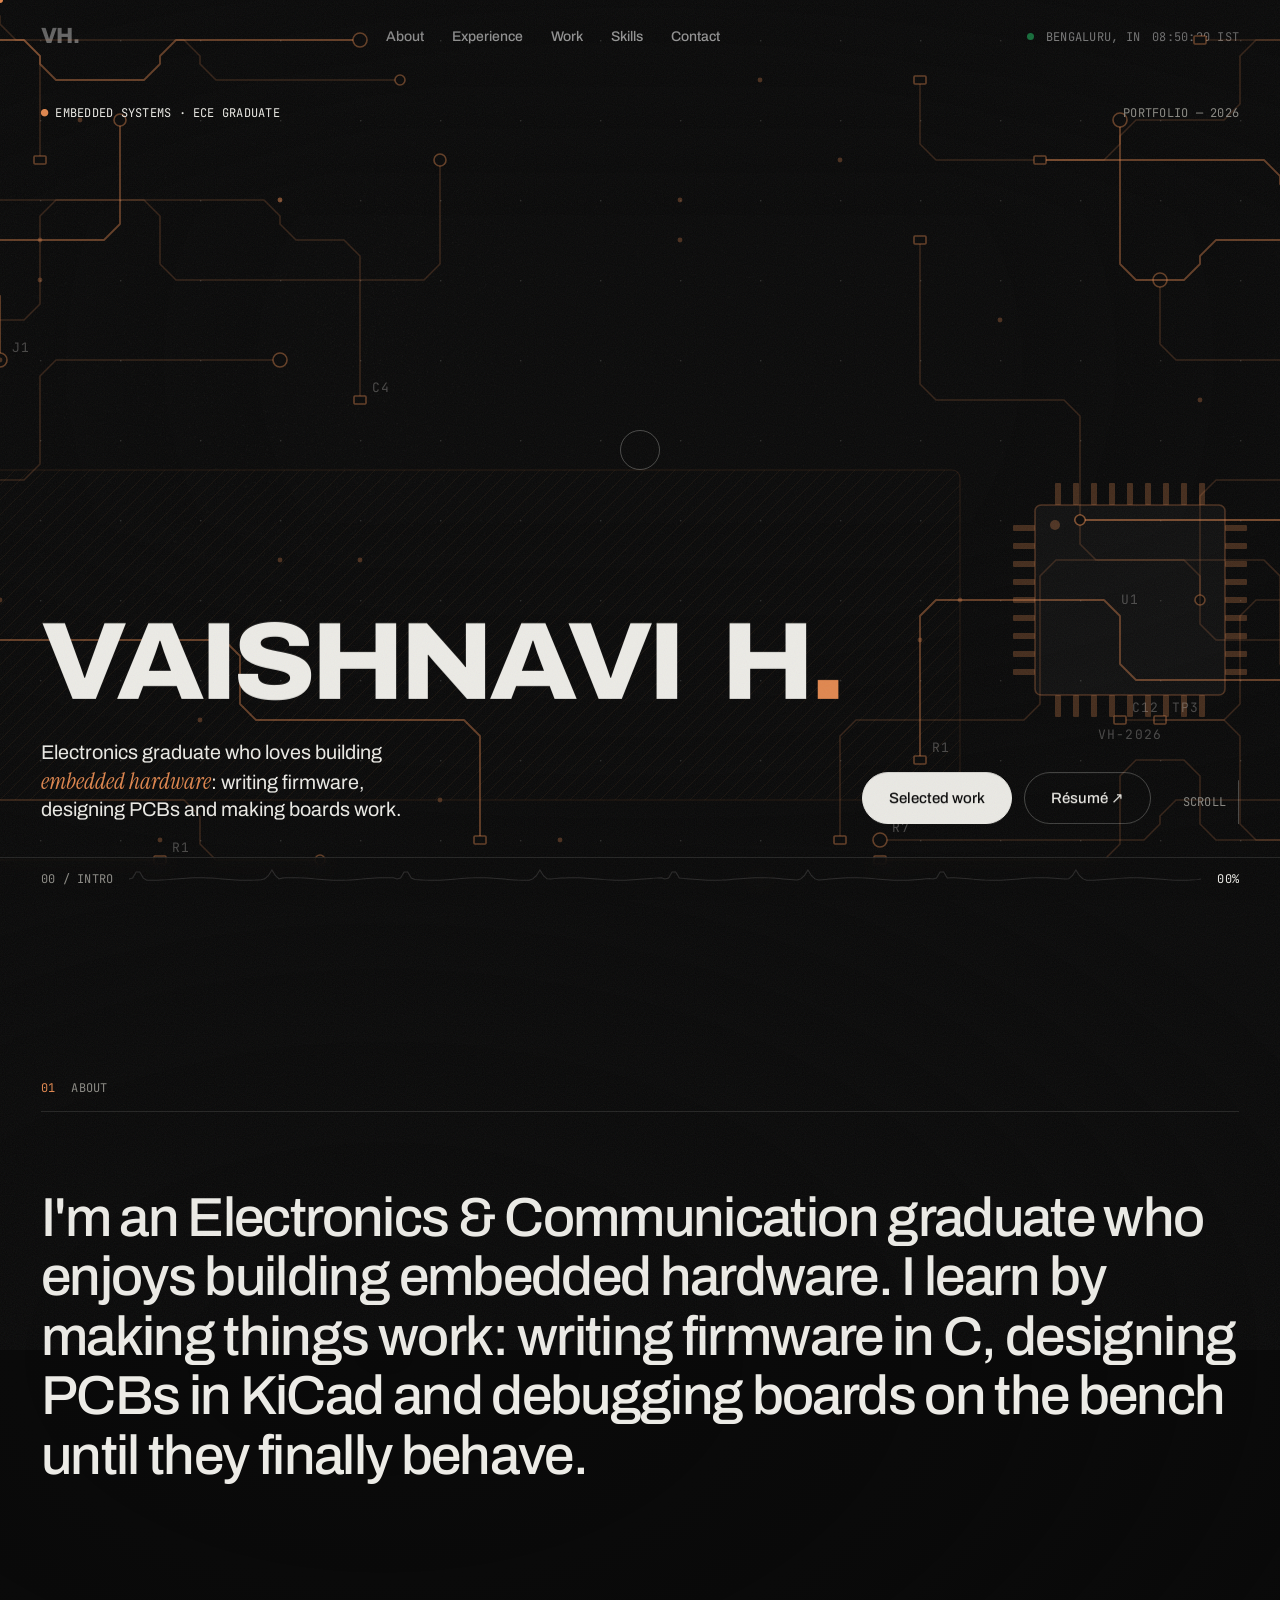
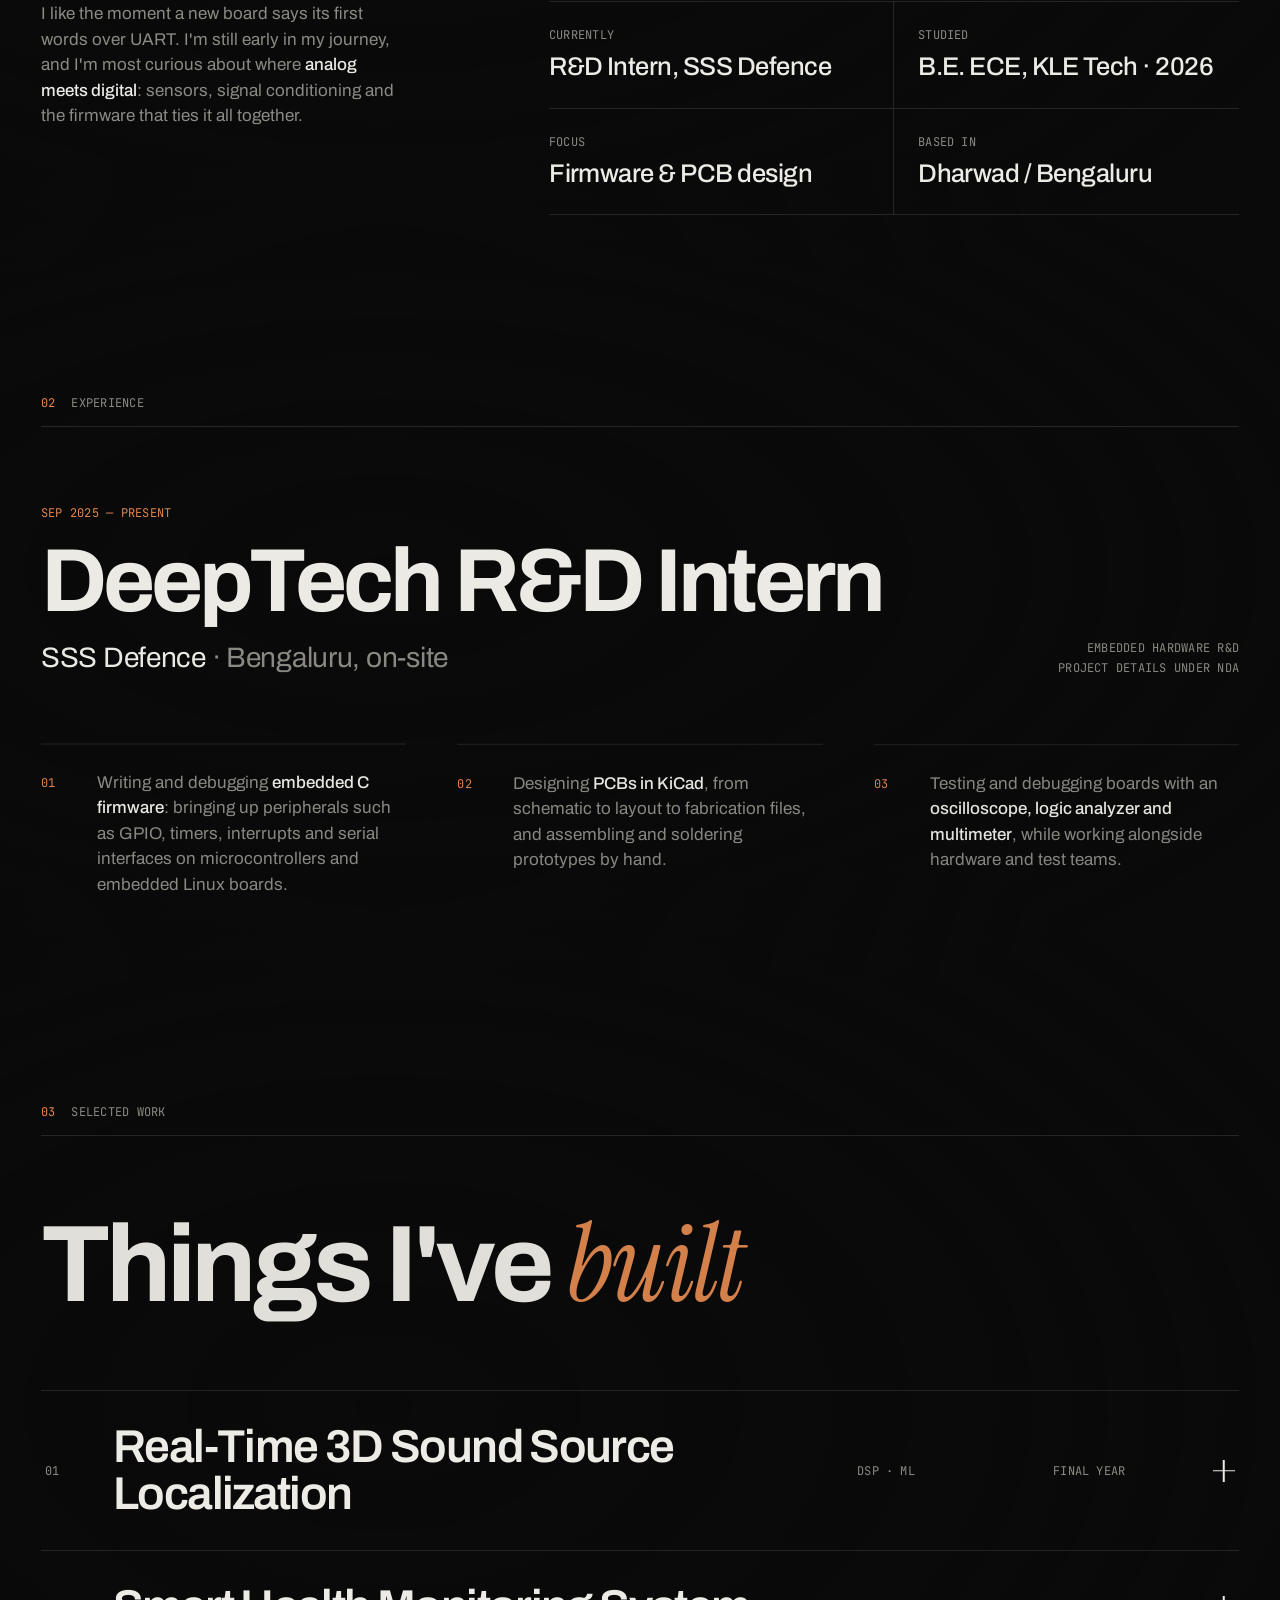
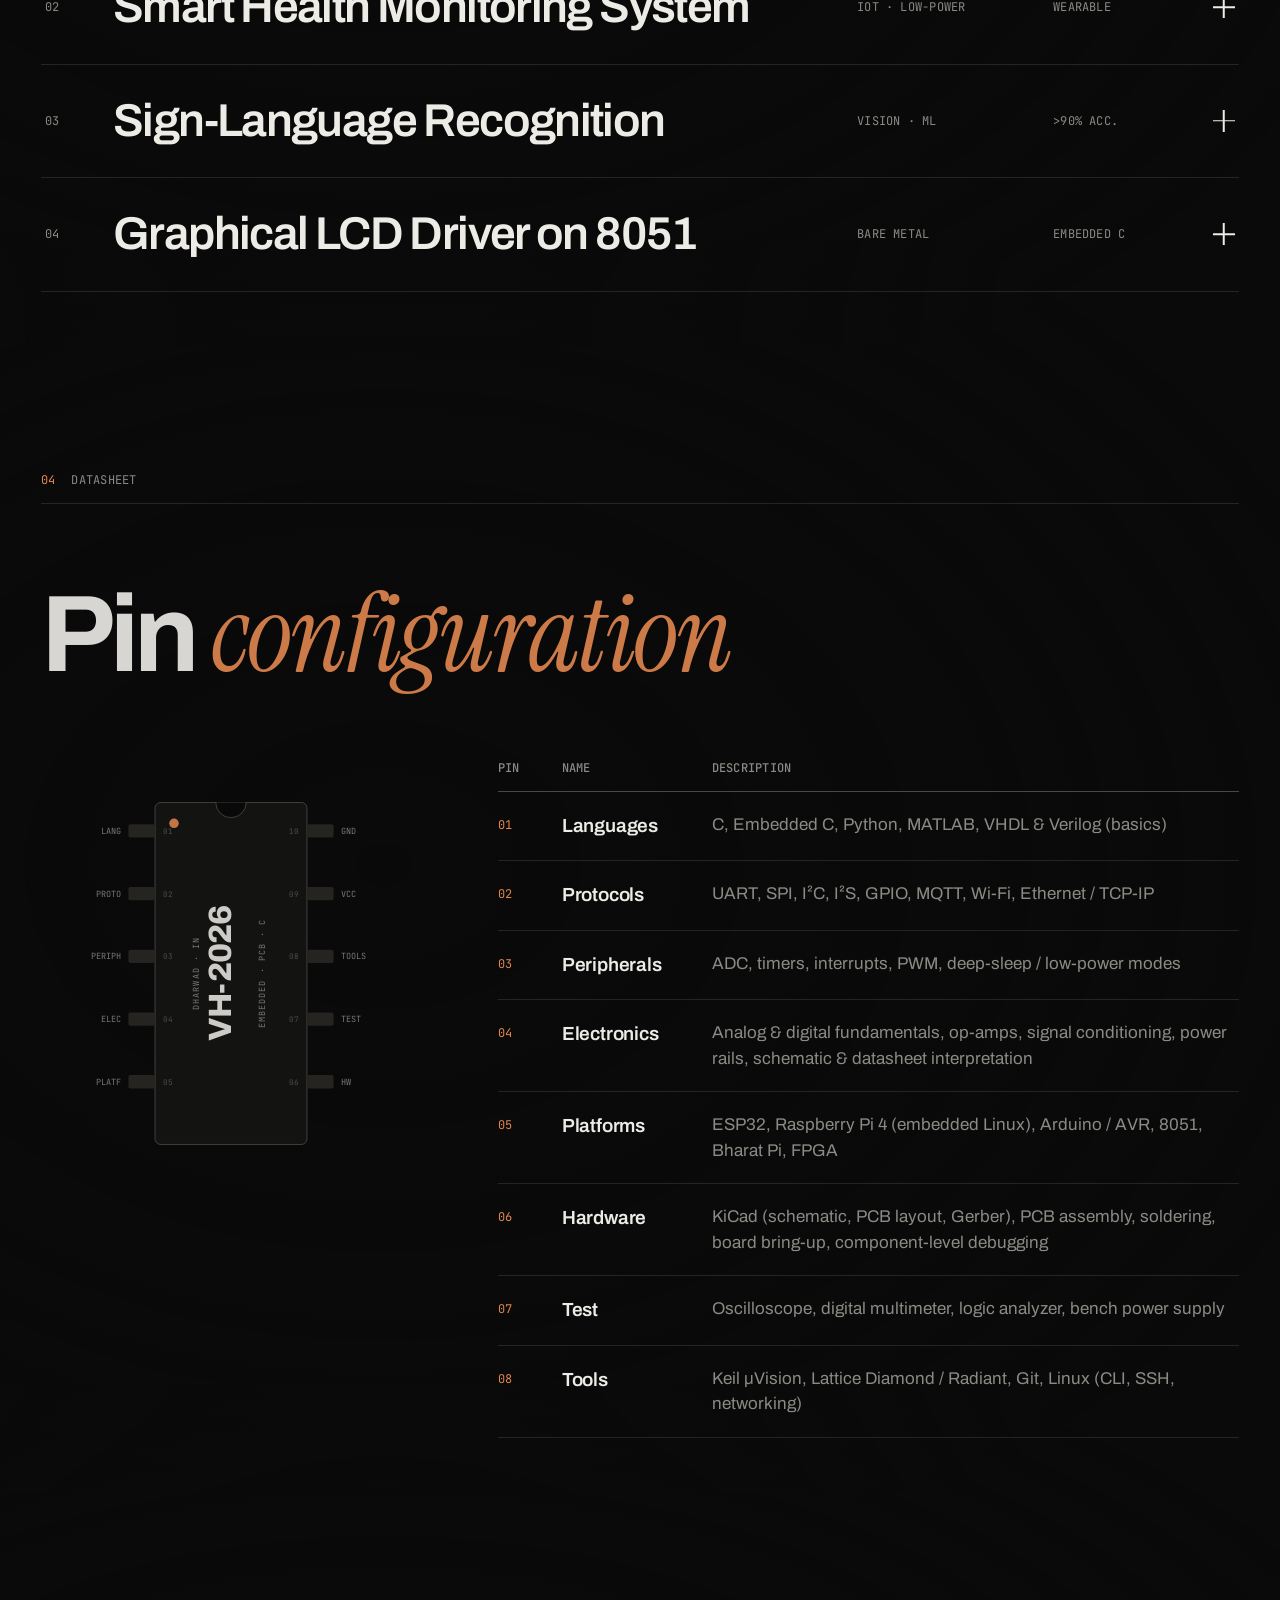
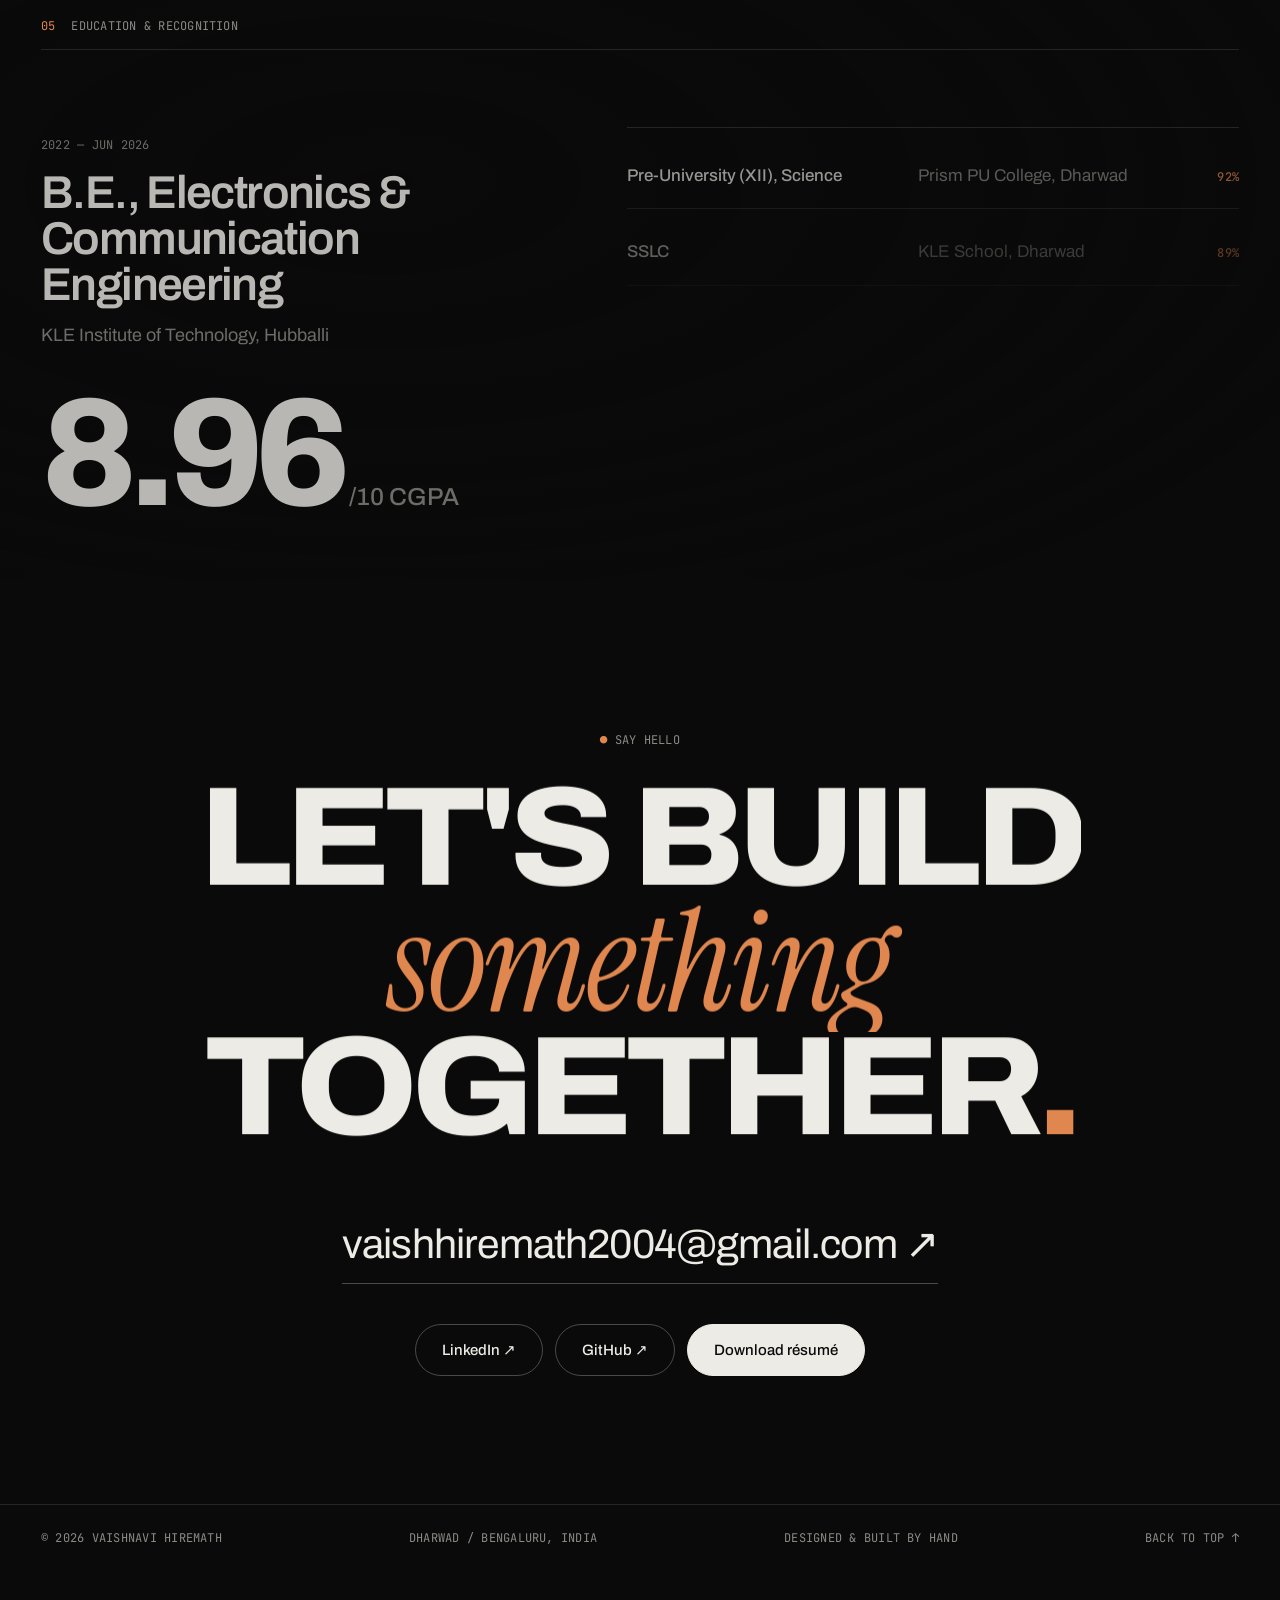
==== commit 4cb793ac: "Organize site into css/, js/ and assets/ folders Co-Authored-By: Claude Opus 5 (1M context) <noreply" ====
--- a/index.html
+++ b/index.html
@@ -13,7 +13,7 @@
   <link rel="preconnect" href="https://fonts.googleapis.com" />
   <link rel="preconnect" href="https://fonts.gstatic.com" crossorigin />
   <link href="https://fonts.googleapis.com/css2?family=Archivo:wdth,wght@62..125,100..900&family=Instrument+Serif:ital@0;1&family=JetBrains+Mono:wght@400;500&display=swap" rel="stylesheet" />
-  <link rel="stylesheet" href="styles.css?v=3" />
+  <link rel="stylesheet" href="css/styles.css?v=3" />
   <script>document.documentElement.classList.add('js');</script>
 </head>
 <body>
@@ -73,7 +73,7 @@
           </p>
           <div class="hero__cta" data-hero>
             <a href="#work" class="btn btn--solid magnetic" data-cursor="View"><span>Selected work</span></a>
-            <a href="Vaishnavi_Hiremath_Resume.pdf" class="btn magnetic" target="_blank" rel="noopener" data-cursor="PDF"><span>Résumé ↗</span></a>
+            <a href="assets/Vaishnavi_Hiremath_Resume.pdf" class="btn magnetic" target="_blank" rel="noopener" data-cursor="PDF"><span>Résumé ↗</span></a>
           </div>
           <a href="#about" class="hero__scroll mono" data-hero aria-label="Scroll to about">
             <span>Scroll</span><span class="hero__scroll-line"></span>
@@ -310,7 +310,7 @@
       <div class="contact__links">
         <a href="https://www.linkedin.com/in/vaishnaviuh" target="_blank" rel="noopener" class="btn magnetic" data-cursor="Open"><span>LinkedIn ↗</span></a>
         <a href="https://github.com/vaishnaviuh" target="_blank" rel="noopener" class="btn magnetic" data-cursor="Open"><span>GitHub ↗</span></a>
-        <a href="Vaishnavi_Hiremath_Resume.pdf" target="_blank" rel="noopener" class="btn btn--solid magnetic" data-cursor="PDF"><span>Download résumé</span></a>
+        <a href="assets/Vaishnavi_Hiremath_Resume.pdf" target="_blank" rel="noopener" class="btn btn--solid magnetic" data-cursor="PDF"><span>Download résumé</span></a>
       </div>
     </section>
   </main>
@@ -331,9 +331,9 @@
     <span class="scope__pct mono" id="scope-pct">00%</span>
   </div>
 
-  <script src="lib/gsap.min.js"></script>
-  <script src="lib/ScrollTrigger.min.js"></script>
-  <script src="lib/lenis.min.js"></script>
-  <script src="main.js?v=3"></script>
+  <script src="js/lib/gsap.min.js"></script>
+  <script src="js/lib/ScrollTrigger.min.js"></script>
+  <script src="js/lib/lenis.min.js"></script>
+  <script src="js/main.js?v=3"></script>
 </body>
 </html>
--- a/css/styles.css
+++ b/css/styles.css
@@ -0,0 +1,520 @@
+/* =========================================================
+   Vaishnavi Hiremath: portfolio
+   Palette: ink black, paper white, PCB copper
+   ========================================================= */
+
+:root {
+  --bg: #0a0a0a;
+  --bg-2: #111110;
+  --fg: #ecebe6;
+  --muted: #8b8a84;
+  --line: rgba(236, 235, 230, 0.12);
+  --line-strong: rgba(236, 235, 230, 0.28);
+  --copper: #e0874f;
+  --copper-dim: rgba(224, 135, 79, 0.18);
+
+  --font-display: "Archivo", "Helvetica Neue", Arial, sans-serif;
+  --font-serif: "Instrument Serif", Georgia, serif;
+  --font-mono: "JetBrains Mono", ui-monospace, "SFMono-Regular", Consolas, monospace;
+
+  --gutter: clamp(16px, 3.2vw, 48px);
+  --ease: cubic-bezier(0.65, 0.05, 0, 1);
+  --ease-out: cubic-bezier(0.16, 1, 0.3, 1);
+}
+
+*, *::before, *::after { box-sizing: border-box; }
+
+html { -webkit-text-size-adjust: 100%; }
+html.lenis, html.lenis body { height: auto; }
+.lenis.lenis-smooth { scroll-behavior: auto !important; }
+
+body {
+  margin: 0;
+  background: var(--bg);
+  color: var(--fg);
+  font-family: var(--font-display);
+  font-size: 17px;
+  line-height: 1.5;
+  -webkit-font-smoothing: antialiased;
+  overflow-x: hidden;
+}
+
+::selection { background: var(--copper); color: var(--bg); }
+
+a { color: inherit; text-decoration: none; }
+button { font: inherit; color: inherit; background: none; border: 0; padding: 0; cursor: pointer; }
+ul, ol { list-style: none; margin: 0; padding: 0; }
+h1, h2, h3, p { margin: 0; }
+img, svg { display: block; }
+
+.mono { font-family: var(--font-mono); font-size: 12px; letter-spacing: 0.02em; text-transform: uppercase; }
+.serif { font-family: var(--font-serif); font-style: italic; font-weight: 400; letter-spacing: 0; }
+.copper { color: var(--copper); }
+.muted { color: var(--muted); }
+
+:focus-visible { outline: 2px solid var(--copper); outline-offset: 4px; }
+
+/* ---------- Grain ---------- */
+.grain {
+  position: fixed; inset: -50%;
+  pointer-events: none; z-index: 90;
+  opacity: 0.06;
+  background-image: url("data:image/svg+xml,%3Csvg xmlns='http://www.w3.org/2000/svg' width='160' height='160'%3E%3Cfilter id='n'%3E%3CfeTurbulence type='fractalNoise' baseFrequency='.9' numOctaves='3' stitchTiles='stitch'/%3E%3C/filter%3E%3Crect width='100%25' height='100%25' filter='url(%23n)'/%3E%3C/svg%3E");
+  animation: grain 1s steps(4) infinite;
+}
+@keyframes grain {
+  0% { transform: translate(0, 0); }
+  25% { transform: translate(-3%, 2%); }
+  50% { transform: translate(2%, -3%); }
+  75% { transform: translate(-2%, -1%); }
+  100% { transform: translate(0, 0); }
+}
+
+/* ---------- Preloader ---------- */
+.preloader { display: none; }
+.js .preloader {
+  position: fixed; inset: 0; z-index: 100;
+  display: flex; flex-direction: column; justify-content: space-between;
+  padding: var(--gutter);
+  background: var(--bg);
+  /* fail-safe: never trap the page if scripts fail */
+  animation: preloader-failsafe 0.4s 7s forwards;
+}
+@keyframes preloader-failsafe { to { opacity: 0; visibility: hidden; } }
+.preloader.is-done { pointer-events: none; }
+.preloader__log { color: var(--muted); line-height: 1.9; text-transform: none; font-size: 12px; min-height: 12em; }
+.preloader__log .ok { color: var(--copper); }
+.preloader__bottom { display: flex; justify-content: space-between; align-items: flex-end; gap: 16px; }
+.preloader__label { color: var(--muted); padding-bottom: 1.2em; }
+.preloader__count {
+  font-size: clamp(5rem, 20vw, 16rem);
+  font-weight: 800; line-height: 0.8; letter-spacing: -0.05em;
+  font-variation-settings: "wdth" 100;
+  font-variant-numeric: tabular-nums;
+}
+.preloader__bar { height: 1px; background: var(--line); margin-top: 24px; }
+.preloader__bar span { display: block; height: 100%; width: 0; background: var(--copper); }
+
+/* ---------- Cursor ---------- */
+.cursor { display: none; }
+@media (hover: hover) and (pointer: fine) {
+  .has-cursor .cursor { display: block; }
+  .has-cursor, .has-cursor a, .has-cursor button { cursor: none; }
+}
+.cursor__dot, .cursor__ring {
+  position: fixed; top: 0; left: 0; z-index: 99;
+  pointer-events: none; border-radius: 50%;
+}
+.cursor__dot { width: 6px; height: 6px; margin: -3px 0 0 -3px; background: var(--copper); }
+.cursor__ring {
+  width: 40px; height: 40px; margin: -20px 0 0 -20px;
+  border: 1px solid var(--line-strong);
+  display: grid; place-items: center;
+  transition: width .4s var(--ease-out), height .4s var(--ease-out), margin .4s var(--ease-out), background-color .3s, border-color .3s;
+}
+.cursor__label { opacity: 0; font-size: 11px; color: var(--bg); transition: opacity .2s; }
+.cursor.is-label .cursor__ring { width: 84px; height: 84px; margin: -42px 0 0 -42px; background: var(--copper); border-color: var(--copper); }
+.cursor.is-label .cursor__label { opacity: 1; }
+.cursor.is-label .cursor__dot { opacity: 0; }
+
+/* ---------- Nav ---------- */
+.nav {
+  position: fixed; top: 0; left: 0; right: 0; z-index: 50;
+  display: flex; align-items: center; justify-content: space-between; gap: 24px;
+  padding: 20px var(--gutter);
+  mix-blend-mode: difference;
+  color: #fff;
+}
+.nav__logo { font-weight: 800; font-size: 22px; letter-spacing: -0.03em; }
+.nav__logo .copper { color: #fff; }
+.nav__links { display: flex; gap: 28px; font-size: 14px; font-weight: 500; }
+.nav__meta { display: flex; align-items: center; gap: 12px; font-variant-numeric: tabular-nums; }
+.pulse { width: 7px; height: 7px; border-radius: 50%; background: #2ee27a; box-shadow: 0 0 0 0 rgba(46, 226, 122, .6); animation: pulse 2s infinite; }
+@keyframes pulse { 70% { box-shadow: 0 0 0 8px rgba(46, 226, 122, 0); } 100% { box-shadow: 0 0 0 0 rgba(46, 226, 122, 0); } }
+
+.link-roll { display: inline-block; overflow: hidden; vertical-align: top; }
+.link-roll > span { display: inline-block; position: relative; transition: transform .5s var(--ease); }
+.link-roll > span::after { content: attr(data-text); position: absolute; left: 0; top: 100%; }
+.link-roll:hover > span { transform: translateY(-100%); }
+
+/* ---------- Buttons ---------- */
+.btn {
+  display: inline-flex; align-items: center; justify-content: center;
+  height: 52px; padding: 0 26px;
+  border: 1px solid var(--line-strong); border-radius: 999px;
+  font-size: 15px; font-weight: 500;
+  position: relative; overflow: hidden; isolation: isolate;
+  transition: color .4s var(--ease), border-color .4s;
+}
+.btn::before {
+  content: ""; position: absolute; inset: 0; z-index: -1;
+  background: var(--copper);
+  transform: translateY(101%); border-radius: 50% 50% 0 0;
+  transition: transform .5s var(--ease), border-radius .5s var(--ease);
+}
+.btn:hover { color: var(--bg); border-color: var(--copper); }
+.btn:hover::before { transform: translateY(0); border-radius: 0; }
+.btn--solid { background: var(--fg); color: var(--bg); border-color: var(--fg); }
+.btn span { display: inline-block; }
+
+/* ---------- Hero ---------- */
+.hero {
+  position: relative;
+  min-height: 100vh; min-height: 100svh;
+  display: flex; flex-direction: column;
+  overflow: hidden;
+}
+.field-wrap { position: fixed; inset: 0; z-index: 0; pointer-events: none; }
+#field { width: 100%; height: 100%; display: block; }
+
+/* ---------- PCB traces behind the hero name ---------- */
+.pcb { position: absolute; inset: 0; z-index: 1; pointer-events: none; overflow: hidden; }
+.pcb svg { width: 100%; height: 100%; }
+.pcb__trace { fill: none; stroke: var(--copper); stroke-opacity: .2; stroke-width: 1.6; stroke-linecap: round; stroke-linejoin: round; }
+.pcb__trace--bright { stroke-opacity: .42; stroke-width: 1.8; }
+.pcb__pad { fill: #0a0a0a; stroke: var(--copper); stroke-opacity: .42; stroke-width: 1.6; }
+.pcb__via { fill: var(--copper); fill-opacity: .3; }
+.pcb__pour path { stroke: var(--copper); stroke-opacity: .07; stroke-width: 1; }
+.pcb__pour-edge { fill: none; stroke: var(--copper); stroke-opacity: .12; stroke-width: 1.2; }
+.pcb__chip { fill: rgba(236, 235, 230, .03); stroke: var(--copper); stroke-opacity: .3; stroke-width: 1.6; }
+.pcb__pin { fill: var(--copper); fill-opacity: .28; }
+.pcb__silk { fill: rgba(236, 235, 230, .28); font-family: var(--font-mono); font-size: 13px; letter-spacing: .08em; }
+.pcb__bit {
+  fill: var(--copper); font-family: var(--font-mono); font-size: 13px; font-weight: 500;
+  text-anchor: middle; paint-order: stroke;
+  stroke: var(--bg); stroke-width: 4px;
+  filter: drop-shadow(0 0 6px rgba(224, 135, 79, .6));
+}
+.pcb__grid { fill: rgba(236, 235, 230, .16); }
+.nav, main, .footer, .scope { position: relative; z-index: 2; }
+.nav, .scope { position: fixed; }
+.hero::after {
+  content: ""; position: absolute; inset: 0; pointer-events: none;
+  background:
+    linear-gradient(to bottom, rgba(10,10,10,.5), transparent 24%, transparent 58%, rgba(10,10,10,.82)),
+    radial-gradient(ellipse at 50% 40%, transparent 42%, rgba(10,10,10,.55));
+}
+.hero__inner {
+  position: relative; z-index: 2;
+  flex: 1; display: flex; flex-direction: column; justify-content: space-between;
+  padding: 104px var(--gutter) 76px;
+  pointer-events: none;
+}
+.hero__inner a, .hero__inner button { pointer-events: auto; }
+.hero__top { display: flex; justify-content: space-between; gap: 24px; }
+.hero__hint { color: var(--muted); }
+
+
+.hero__title {
+  font-weight: 800;
+  font-variation-settings: "wdth" 108;
+  text-transform: uppercase;
+  line-height: 0.9;
+  letter-spacing: -0.045em;
+  margin-top: auto;
+  padding-top: 24px;
+  font-size: clamp(40px, 8.6vw, 124px);
+  word-spacing: 0.18em;
+}
+.line { display: block; overflow: hidden; padding-bottom: 0.04em; margin-bottom: -0.04em; }
+.line__inner { display: inline-block; white-space: nowrap; will-change: transform; }
+.fit { font-size: 15vw; }
+
+.hero__foot {
+  display: grid; grid-template-columns: 1.2fr auto auto; align-items: end; gap: 32px;
+  margin-top: 28px;
+}
+.hero__lede { font-size: clamp(17px, 1.55vw, 22px); line-height: 1.35; max-width: 34ch; }
+.hero__lede .serif { font-size: 1.15em; color: var(--copper); }
+.hero__cta { display: flex; gap: 12px; flex-wrap: wrap; }
+.hero__scroll { display: flex; align-items: center; gap: 12px; color: var(--muted); }
+.hero__scroll-line { width: 1px; height: 44px; background: var(--line-strong); position: relative; overflow: hidden; }
+.hero__scroll-line::after {
+  content: ""; position: absolute; left: 0; top: -40%; width: 100%; height: 40%;
+  background: var(--copper); animation: scroll-line 1.8s var(--ease) infinite;
+}
+@keyframes scroll-line { to { top: 100%; } }
+
+/* ---------- Sections ---------- */
+.section { padding: clamp(96px, 14vw, 200px) var(--gutter) 0; position: relative; }
+.section::before {
+  content: ""; position: absolute; inset: -6vh 0; z-index: -1; pointer-events: none;
+  background: radial-gradient(ellipse 80% 60% at 30% 50%, rgba(10, 10, 10, .92), rgba(10, 10, 10, .55) 60%, transparent);
+}
+.section__head {
+  display: flex; gap: 16px; align-items: center;
+  padding-bottom: 14px; margin-bottom: clamp(40px, 6vw, 80px);
+  border-bottom: 1px solid var(--line);
+}
+.section__index { color: var(--copper); }
+.section__title { color: var(--muted); }
+
+.big-heading {
+  font-size: clamp(44px, 8.5vw, 136px);
+  font-weight: 700; line-height: 0.92; letter-spacing: -0.045em;
+  margin-bottom: clamp(40px, 6vw, 80px);
+}
+.big-heading .serif { color: var(--copper); letter-spacing: -0.02em; }
+
+/* ---------- About ---------- */
+.about__statement {
+  font-size: clamp(28px, 4.3vw, 68px);
+  font-weight: 500; line-height: 1.08; letter-spacing: -0.03em;
+  max-width: 22ch;
+  max-width: min(100%, 1300px);
+}
+.about__statement .w { display: inline-block; }
+.about__grid {
+  display: grid; grid-template-columns: 1fr 1.6fr; gap: clamp(32px, 6vw, 96px);
+  margin-top: clamp(64px, 9vw, 140px);
+}
+.about__side { color: var(--muted); font-size: 17px; max-width: 36ch; }
+.about__side strong { color: var(--fg); font-weight: 500; }
+
+.facts { margin: 0; border-top: 1px solid var(--line); display: grid; grid-template-columns: repeat(2, 1fr); }
+.fact { padding: 24px 0 26px; border-bottom: 1px solid var(--line); display: grid; gap: 8px; }
+.fact:nth-child(odd) { padding-right: 24px; border-right: 1px solid var(--line); }
+.fact:nth-child(even) { padding-left: 24px; }
+.fact dt { color: var(--muted); }
+.fact dd { margin: 0; font-size: clamp(20px, 2vw, 28px); font-weight: 500; letter-spacing: -0.02em; line-height: 1.15; }
+
+/* ---------- Experience ---------- */
+.job__head {
+  display: flex; justify-content: space-between; align-items: flex-end; gap: 24px; flex-wrap: wrap;
+  margin-bottom: clamp(40px, 5vw, 64px);
+}
+.job__when { color: var(--copper); margin-bottom: 18px; }
+.job__role {
+  font-size: clamp(40px, 7vw, 112px); font-weight: 700;
+  line-height: 0.92; letter-spacing: -0.045em;
+}
+.job__org { font-size: clamp(20px, 2.2vw, 30px); margin-top: 14px; letter-spacing: -0.01em; }
+.job__focus { color: var(--muted); text-align: right; line-height: 1.7; }
+
+.job__list { display: grid; grid-template-columns: repeat(3, 1fr); gap: 0 clamp(24px, 4vw, 56px); }
+.job__list li {
+  display: grid; grid-template-columns: 44px 1fr; gap: 12px;
+  padding: 26px 0; border-top: 1px solid var(--line);
+  font-size: 17px; color: var(--muted);
+}
+.job__list li span { color: var(--copper); padding-top: 4px; }
+.job__list strong { color: var(--fg); font-weight: 500; }
+
+
+/* ---------- Work ---------- */
+.projects { border-top: 1px solid var(--line); }
+.project { border-bottom: 1px solid var(--line); }
+.project__row {
+  width: 100%; text-align: left;
+  display: grid; grid-template-columns: 56px 1fr 180px 130px 40px; align-items: center; gap: 16px;
+  padding: clamp(22px, 2.6vw, 36px) 0;
+  position: relative;
+}
+.project__row::before {
+  content: ""; position: absolute; inset: 0; z-index: -1;
+  background: var(--bg-2);
+  transform: scaleY(0); transform-origin: bottom;
+  transition: transform .5s var(--ease);
+}
+.project__row:hover::before, .project.is-open .project__row::before { transform: scaleY(1); }
+.project__num { color: var(--muted); padding-left: 4px; }
+.project__title {
+  font-size: clamp(24px, 3.6vw, 56px); font-weight: 600; letter-spacing: -0.035em; line-height: 1;
+  transition: transform .5s var(--ease), color .3s;
+}
+.project__row:hover .project__title { transform: translateX(14px); color: var(--copper); }
+.project__tag, .project__status { color: var(--muted); }
+.project__status.is-live { color: var(--copper); display: inline-flex; align-items: center; gap: 8px; }
+.project__status.is-live::before { content: ""; width: 6px; height: 6px; border-radius: 50%; background: var(--copper); animation: blink 1.2s steps(2) infinite; }
+@keyframes blink { 50% { opacity: 0; } }
+.project__icon { width: 22px; height: 22px; position: relative; justify-self: end; margin-right: 4px; }
+.project__icon::before, .project__icon::after {
+  content: ""; position: absolute; left: 50%; top: 50%; width: 100%; height: 1.5px; background: currentColor;
+  transform: translate(-50%, -50%); transition: transform .5s var(--ease);
+}
+.project__icon::after { transform: translate(-50%, -50%) rotate(90deg); }
+.project.is-open .project__icon::after { transform: translate(-50%, -50%) rotate(0deg); }
+
+.project__panel { display: grid; grid-template-rows: 0fr; transition: grid-template-rows .7s var(--ease); }
+.project.is-open .project__panel { grid-template-rows: 1fr; }
+.project__body {
+  overflow: hidden;
+  display: grid; grid-template-columns: minmax(240px, 420px) 1fr; gap: clamp(24px, 4vw, 64px);
+  padding: 0 0 0 72px;
+}
+.project.is-open .project__body { padding-bottom: 40px; }
+.project__art {
+  aspect-ratio: 4 / 3; border: 1px solid var(--line); background: var(--bg-2);
+  display: grid; place-items: center; overflow: hidden;
+}
+.project__art svg { width: 100%; height: 100%; }
+.project__stack { color: var(--copper); margin-bottom: 20px; line-height: 1.7; }
+.project__text ul { display: grid; gap: 14px; }
+.project__text li { position: relative; padding-left: 22px; color: var(--muted); max-width: 62ch; }
+.project__text li::before { content: "→"; position: absolute; left: 0; color: var(--fg); }
+
+.preview {
+  position: fixed; top: 0; left: 0; z-index: 40;
+  width: 300px; aspect-ratio: 4 / 3;
+  pointer-events: none;
+  opacity: 0; transform: scale(.6);
+  transition: opacity .35s, transform .5s var(--ease-out);
+  display: none;
+}
+@media (hover: hover) and (pointer: fine) { .preview { display: block; } }
+.preview.is-on { opacity: 1; transform: scale(1); }
+.preview__inner { width: 100%; height: 100%; border: 1px solid var(--line-strong); background: var(--bg-2); overflow: hidden; }
+.preview__inner svg { width: 100%; height: 100%; }
+
+/* ---------- Oscilloscope progress ---------- */
+.scope {
+  position: fixed; left: 0; right: 0; bottom: 0; z-index: 60;
+  display: flex; align-items: center; gap: 16px;
+  padding: 8px var(--gutter);
+  border-top: 1px solid var(--line);
+  background: rgba(10, 10, 10, .72);
+  backdrop-filter: blur(8px); -webkit-backdrop-filter: blur(8px);
+  color: var(--muted);
+  pointer-events: none;
+}
+.scope__svg { flex: 1; height: 26px; min-width: 0; }
+.scope__base { fill: none; stroke: rgba(236, 235, 230, .14); stroke-width: 1.2; }
+.scope__live { fill: none; stroke: var(--copper); stroke-width: 1.6; filter: drop-shadow(0 0 5px rgba(224, 135, 79, .55)); }
+.scope__pct { color: var(--fg); font-variant-numeric: tabular-nums; }
+.scope__label { white-space: nowrap; }
+
+.art-stroke { fill: none; stroke: var(--fg); stroke-opacity: .35; stroke-width: 1; }
+.art-copper { fill: none; stroke: var(--copper); stroke-width: 1.5; }
+.art-fill { fill: var(--copper); }
+.art-text { fill: var(--muted); font-family: var(--font-mono); font-size: 9px; letter-spacing: .08em; }
+.spin { transform-origin: 160px 120px; animation: spin 4s linear infinite; }
+@keyframes spin { to { transform: rotate(360deg); } }
+.ecg { stroke-dasharray: 700; stroke-dashoffset: 700; animation: ecg 2.6s linear infinite; }
+@keyframes ecg { to { stroke-dashoffset: 0; } }
+.twinkle { animation: twinkle 2.4s ease-in-out infinite; }
+@keyframes twinkle { 50% { opacity: .15; } }
+
+/* ---------- Skills / datasheet ---------- */
+.skills__grid { display: grid; grid-template-columns: minmax(260px, 380px) 1fr; gap: clamp(32px, 6vw, 96px); align-items: start; }
+.chip-wrap { position: sticky; top: 110px; }
+.chip { width: 100%; height: auto; }
+.chip .body { fill: #151514; stroke: var(--line-strong); }
+.chip .pin { fill: #2a2926; transition: fill .3s; }
+.chip .pin-trace { stroke: var(--line-strong); stroke-width: 1; fill: none; transition: stroke .3s; }
+.chip .pin-label { fill: var(--muted); font-family: var(--font-mono); font-size: 9px; transition: fill .3s; }
+.chip .pin-num { fill: #5b5a55; font-family: var(--font-mono); font-size: 8px; }
+.chip .mark { fill: var(--fg); font-family: var(--font-display); font-weight: 800; font-size: 34px; letter-spacing: -1px; }
+.chip .sub { fill: var(--muted); font-family: var(--font-mono); font-size: 9px; letter-spacing: .12em; }
+.chip .notch { fill: var(--bg); stroke: var(--line-strong); }
+.chip g.is-on .pin { fill: var(--copper); }
+.chip g.is-on .pin-trace { stroke: var(--copper); }
+.chip g.is-on .pin-label { fill: var(--fg); }
+
+.datasheet { width: 100%; border-collapse: collapse; }
+.datasheet th {
+  text-align: left; font-weight: 500; color: var(--muted);
+  padding: 0 12px 14px 0; border-bottom: 1px solid var(--line-strong);
+}
+.datasheet td { padding: 20px 12px 20px 0; border-bottom: 1px solid var(--line); vertical-align: top; transition: color .3s, background-color .3s; }
+.datasheet td:first-child { width: 64px; color: var(--copper); padding-top: 24px; }
+.datasheet td:nth-child(2) { width: 150px; font-weight: 600; font-size: 19px; letter-spacing: -0.01em; }
+.datasheet td:nth-child(3) { color: var(--muted); }
+.datasheet tr { transition: background-color .3s; }
+.datasheet tbody tr:hover, .datasheet tbody tr.is-on { background: linear-gradient(90deg, var(--copper-dim), transparent 70%); }
+.datasheet tbody tr:hover td:nth-child(3), .datasheet tbody tr.is-on td:nth-child(3) { color: var(--fg); }
+
+/* ---------- Education ---------- */
+.edu { display: grid; grid-template-columns: 1fr 1.2fr; gap: clamp(32px, 6vw, 96px); }
+.edu__main h3 { font-size: clamp(30px, 3.6vw, 52px); font-weight: 600; letter-spacing: -0.035em; line-height: 1; margin: 16px 0 14px; }
+.edu__main > p:not(.mono) { color: var(--muted); font-size: 18px; }
+.edu__gpa { font-size: clamp(80px, 12vw, 190px) !important; font-weight: 800; letter-spacing: -0.06em; line-height: 1; margin-top: 28px; color: var(--fg) !important; font-variant-numeric: tabular-nums; }
+.edu__gpa .muted { font-size: 0.16em; letter-spacing: 0; font-weight: 500; margin-left: 8px; }
+.edu__list { border-top: 1px solid var(--line); }
+.edu__list li {
+  display: grid; grid-template-columns: 1.1fr 1fr 56px; gap: 16px; align-items: baseline;
+  padding: 20px 0; border-bottom: 1px solid var(--line);
+}
+.edu__list li > span:first-child { font-weight: 500; }
+.edu__list b { color: var(--copper); font-weight: 500; text-align: right; }
+
+/* ---------- Contact ---------- */
+.contact {
+  padding: clamp(120px, 16vw, 240px) var(--gutter) clamp(80px, 10vw, 140px);
+  text-align: center;
+  display: flex; flex-direction: column; align-items: center;
+}
+.contact__kicker { color: var(--muted); margin-bottom: 28px; }
+.contact__title {
+  font-size: clamp(52px, 11vw, 190px); font-weight: 800; line-height: 0.88; letter-spacing: -0.055em;
+  font-variation-settings: "wdth" 108;
+  text-transform: uppercase;
+}
+.contact__title .serif { text-transform: none; font-weight: 400; color: var(--copper); letter-spacing: -0.02em; }
+.contact__mail {
+  display: inline-block; margin-top: clamp(40px, 5vw, 64px);
+  font-size: clamp(20px, 3.2vw, 44px); letter-spacing: -0.02em;
+  border-bottom: 1px solid var(--line-strong); padding-bottom: 8px;
+  transition: color .3s, border-color .3s;
+  overflow-wrap: anywhere;
+}
+.contact__mail:hover { color: var(--copper); border-color: var(--copper); }
+.contact__links { display: flex; gap: 12px; flex-wrap: wrap; justify-content: center; margin-top: 40px; }
+
+/* ---------- Footer ---------- */
+.footer {
+  display: flex; justify-content: space-between; gap: 16px; flex-wrap: wrap;
+  padding: 24px var(--gutter) 64px;
+  border-top: 1px solid var(--line);
+  color: var(--muted);
+}
+
+/* ---------- Animation initial states (only when GSAP is running) ---------- */
+.anim [data-reveal] { opacity: 0; transform: translateY(40px); }
+.anim [data-hero] { opacity: 0; transform: translateY(20px); }
+.anim .hero__title .line__inner,
+.anim .contact__title .line__inner { transform: translateY(110%); }
+
+/* ---------- Responsive ---------- */
+@media (max-width: 1100px) {
+  .project__row { grid-template-columns: 48px 1fr 120px 32px; }
+  .project__tag { display: none; }
+  .job__list { grid-template-columns: 1fr; }
+}
+
+@media (max-width: 860px) {
+  .scope__svg { display: none; }
+  .project__row { grid-template-columns: 36px 1fr 28px; }
+  .project__status, .project__status.is-live { display: none; }
+  .project__body { grid-template-columns: 1fr; padding-left: 0; }
+  .nav__links { display: none; }
+  .hero__hint { display: none; }
+  .hero__foot { grid-template-columns: 1fr; gap: 22px; }
+  .hero__scroll { display: none; }
+  .about__grid, .skills__grid, .edu { grid-template-columns: 1fr; }
+  .chip-wrap { position: relative; top: 0; max-width: 320px; }
+  .job__focus { text-align: left; }
+  .datasheet td:nth-child(2) { width: 110px; font-size: 16px; }
+  .edu__list li { grid-template-columns: 1fr auto; }
+  .edu__list li > .muted { grid-column: 1; grid-row: 2; margin-top: -10px; }
+  .edu__list li b { grid-row: 1 / span 2; align-self: center; }
+}
+
+@media (max-width: 520px) {
+  body { font-size: 16px; }
+  .scope { font-size: 10px; padding: 6px var(--gutter); }
+  .facts { grid-template-columns: 1fr; }
+  .fact:nth-child(odd) { padding-right: 0; border-right: 0; }
+  .fact:nth-child(even) { padding-left: 0; }
+  .nav__meta span:nth-child(2) { display: none; }
+  .datasheet thead { display: none; }
+  .datasheet tr { display: grid; grid-template-columns: 44px 1fr; border-bottom: 1px solid var(--line); padding: 14px 0; }
+  .datasheet td { border: 0; padding: 0 !important; width: auto !important; }
+  .datasheet td:first-child { grid-row: 1 / span 2; padding-top: 4px !important; }
+  .datasheet td:nth-child(3) { margin-top: 4px; }
+  .btn { height: 48px; padding: 0 20px; }
+}
+
+@media (prefers-reduced-motion: reduce) {
+  .grain, .hero__scroll-line::after, .pulse, .spin, .ecg, .twinkle { animation: none !important; }
+  .ecg { stroke-dashoffset: 0; }
+}
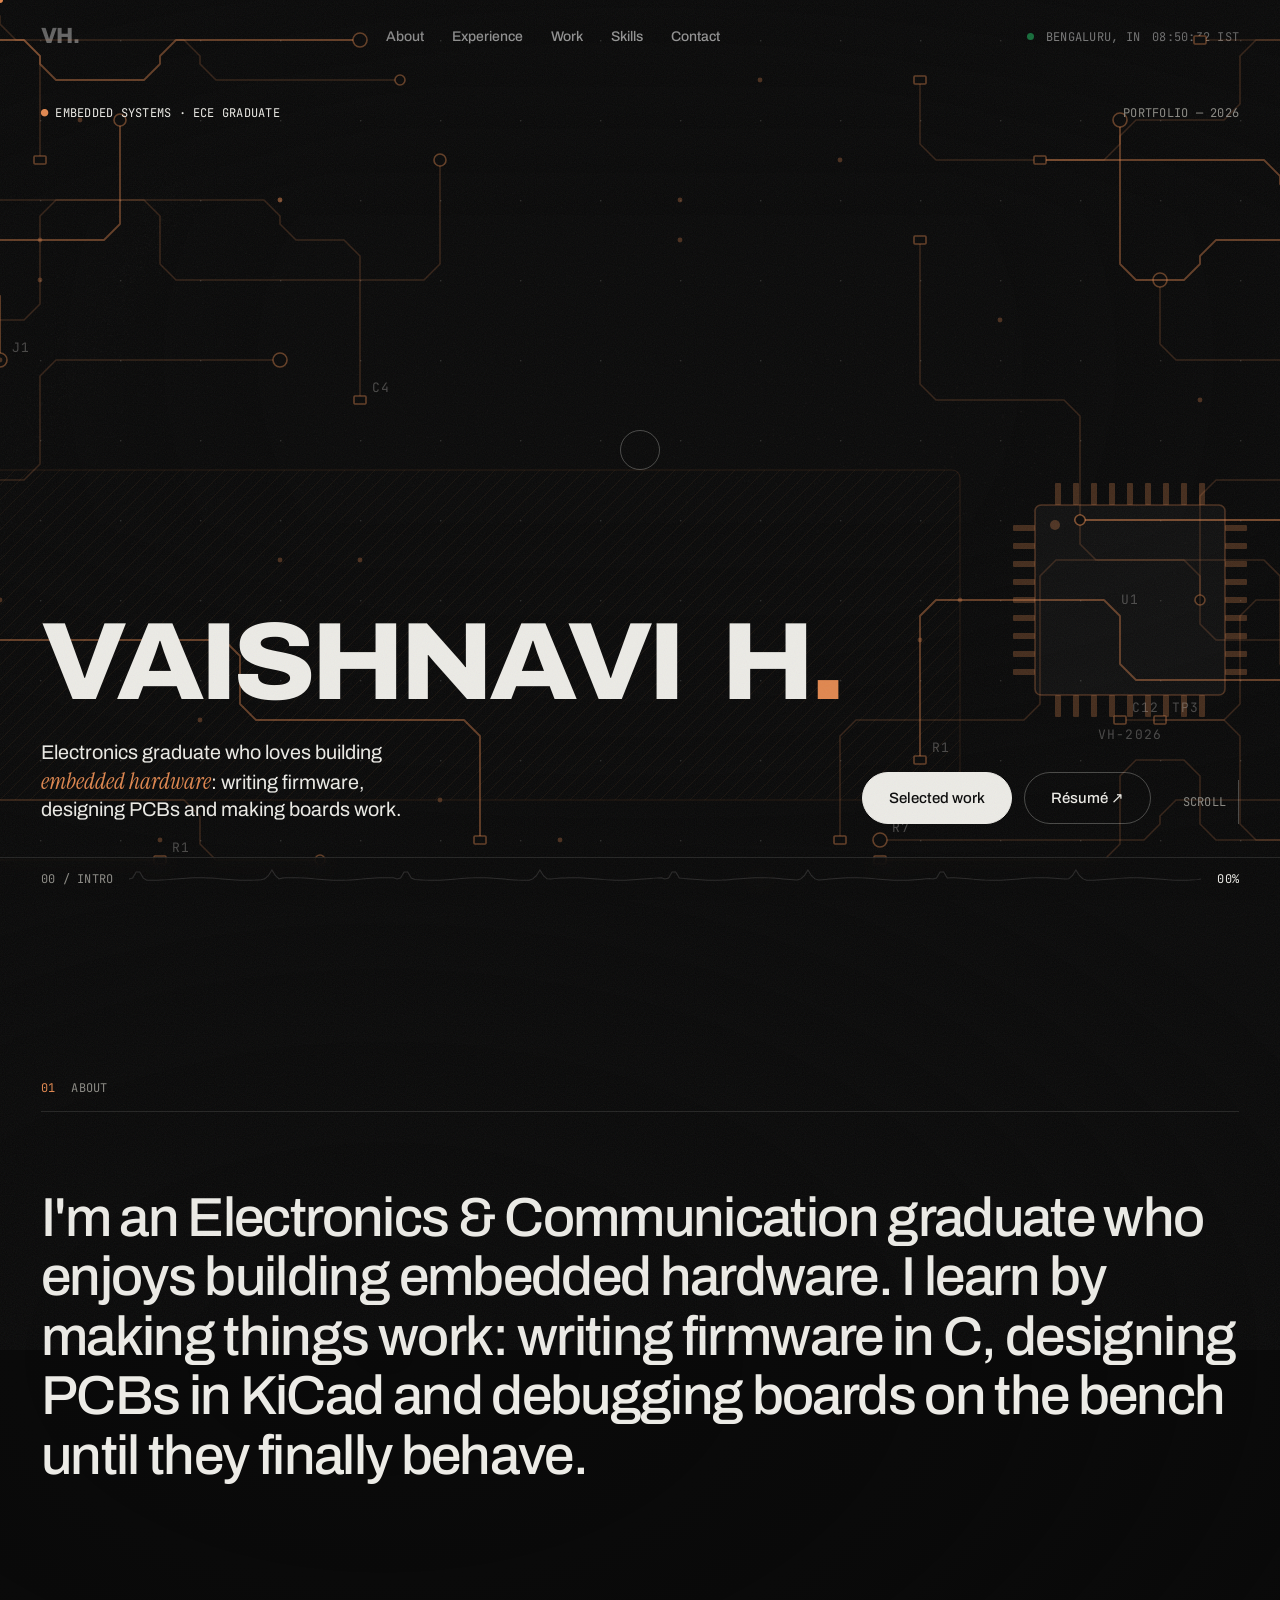
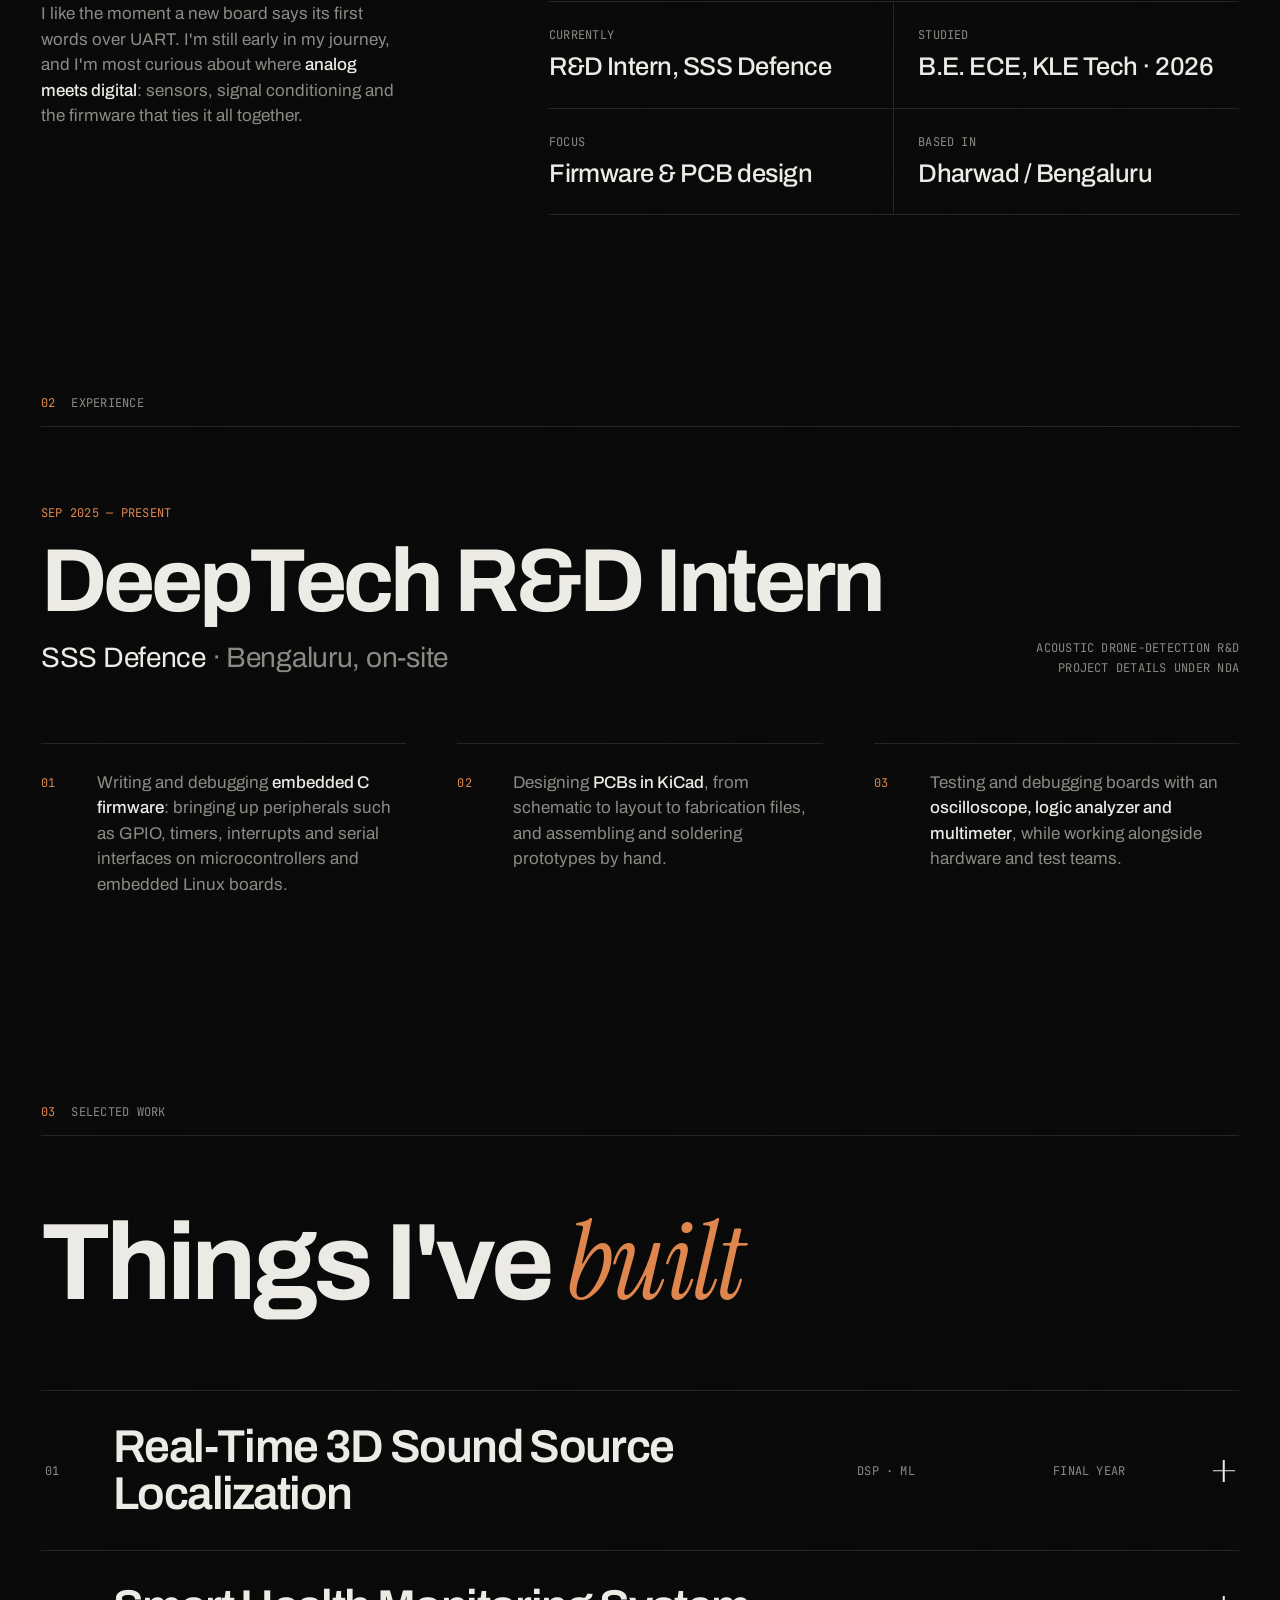
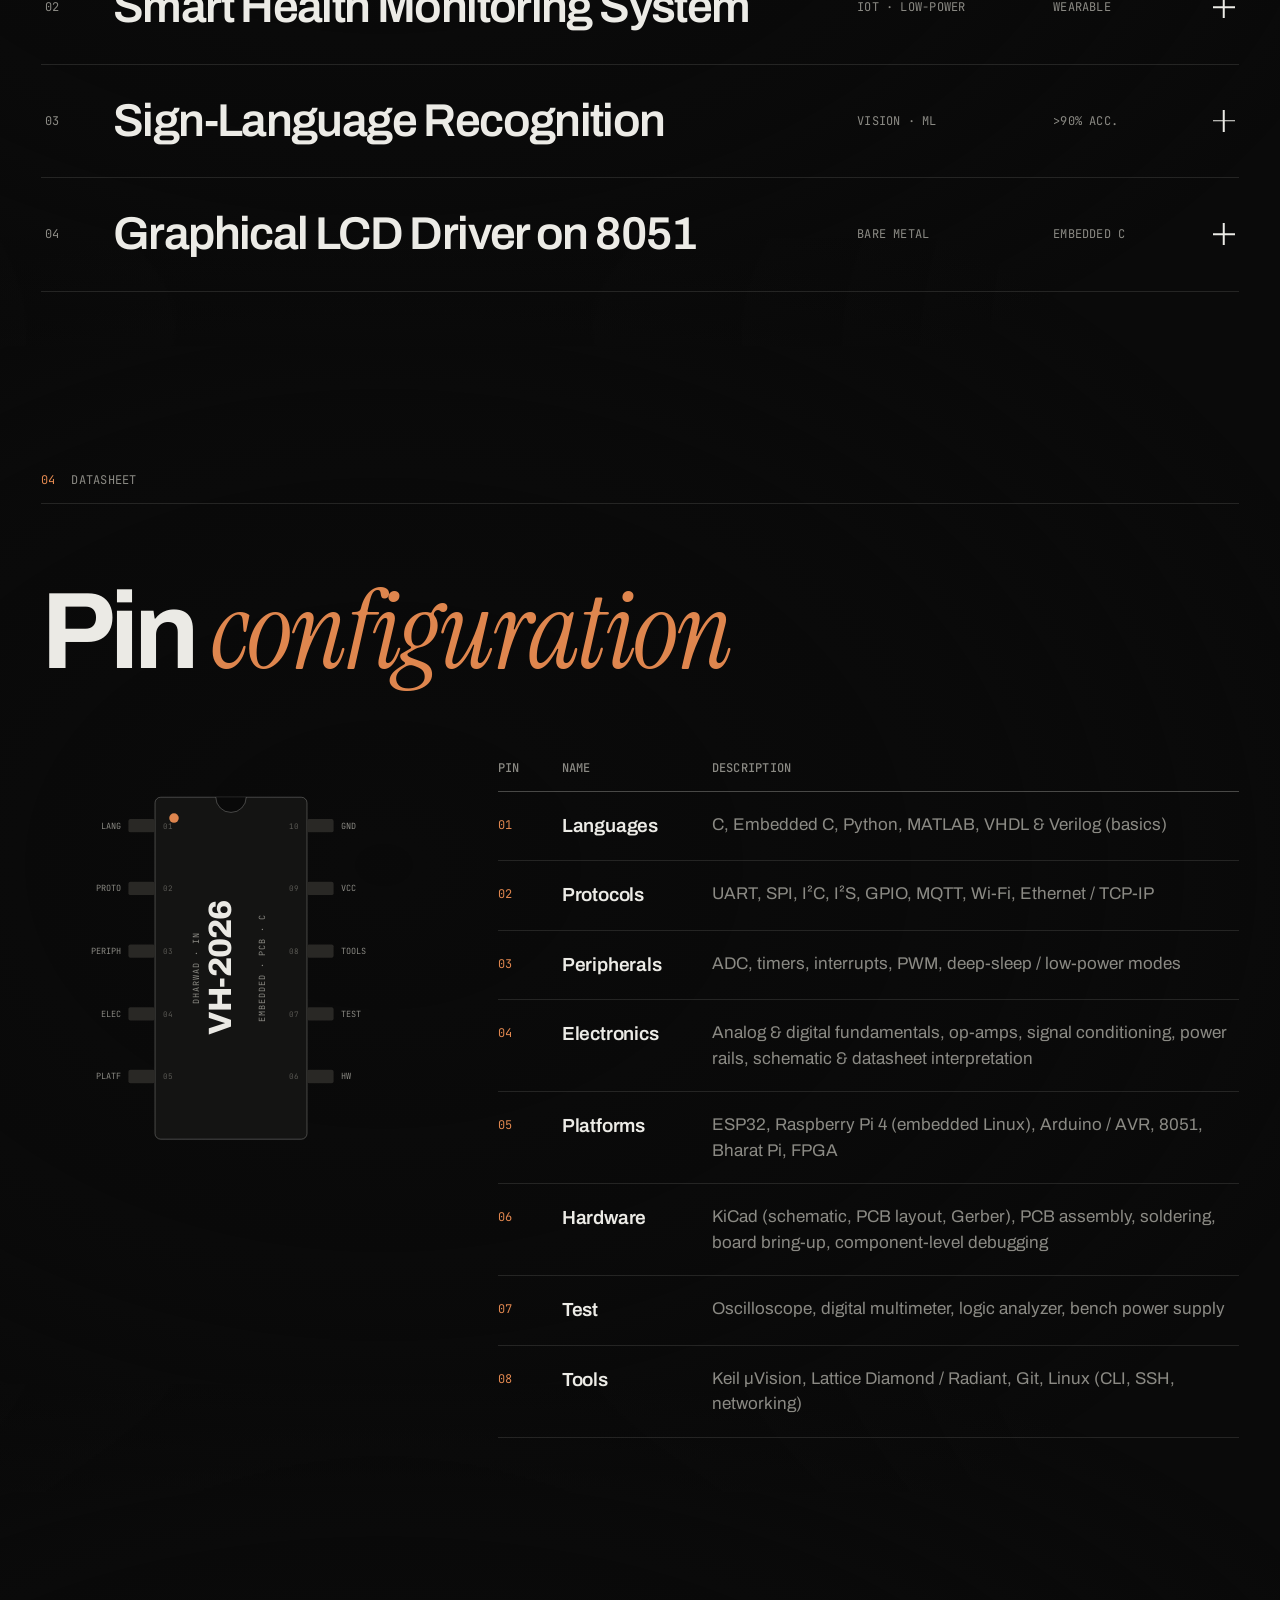
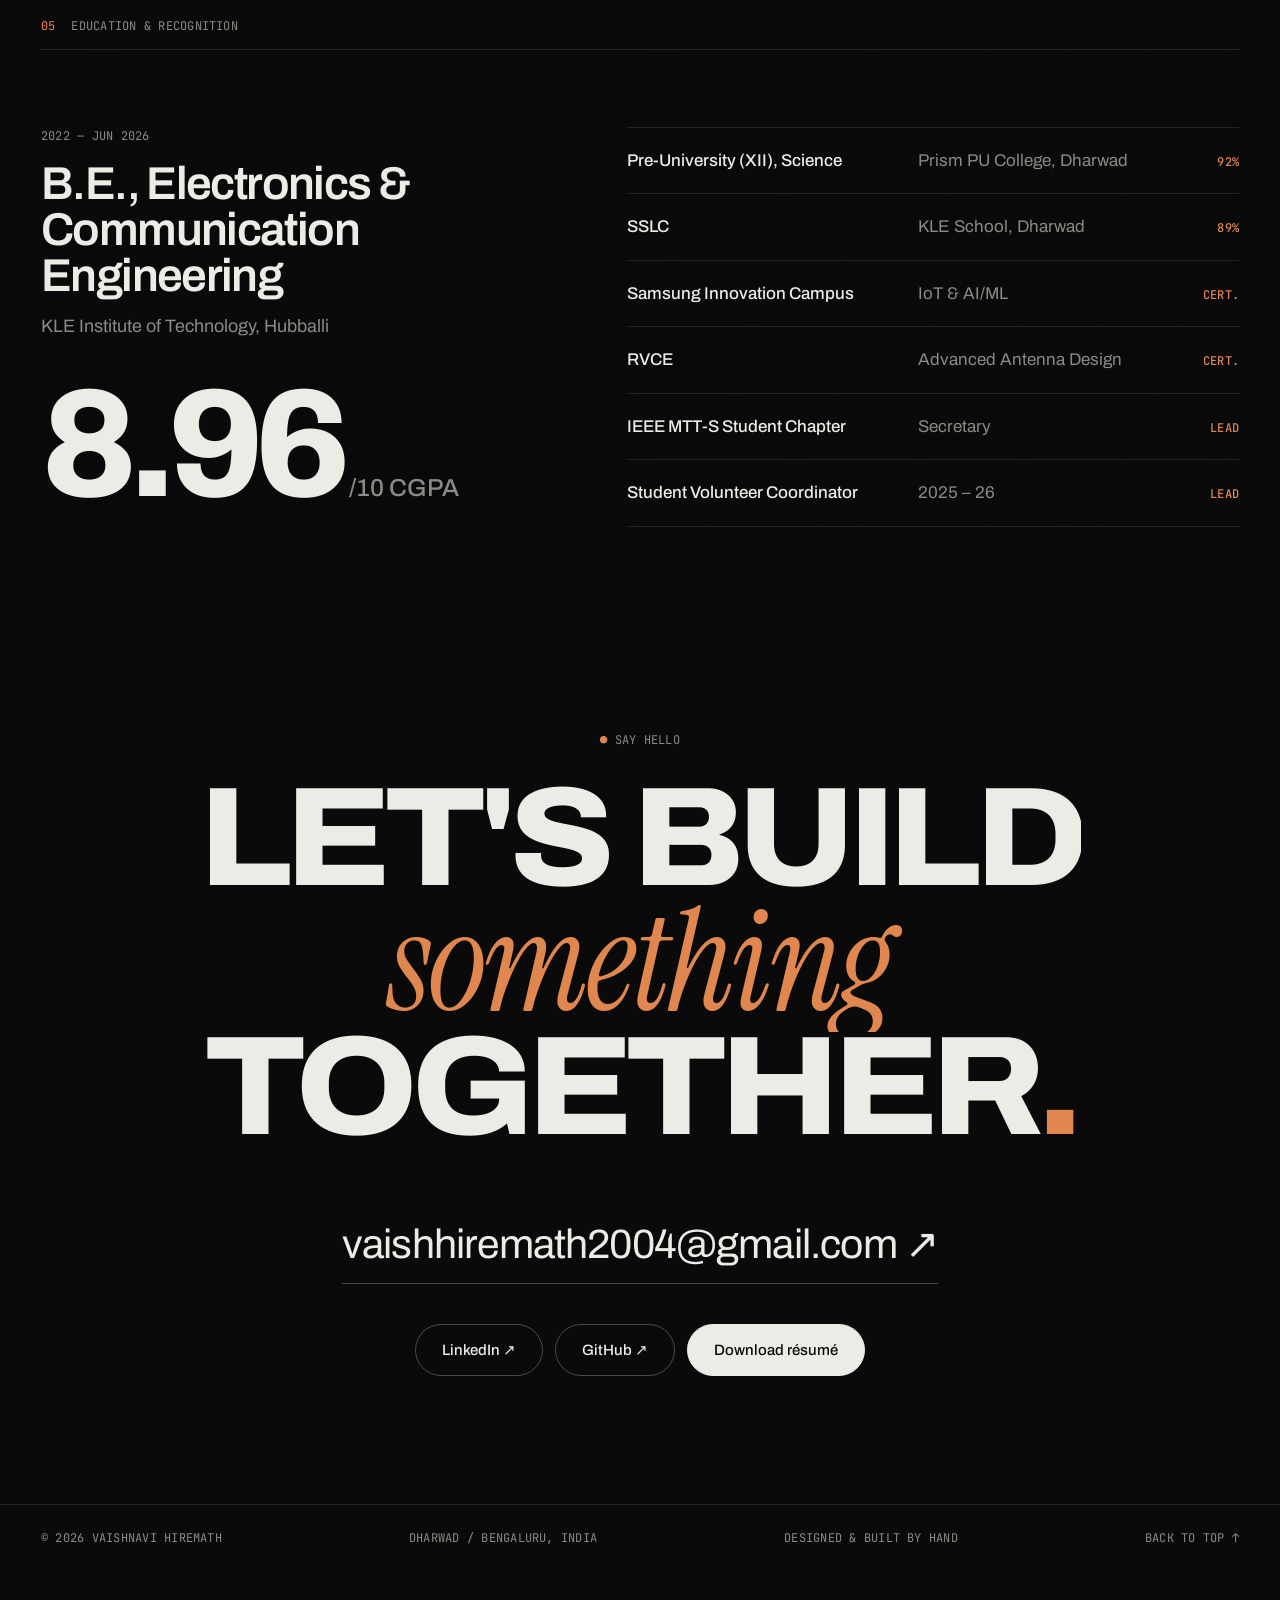
==== commit ca5bfed8: "Add drone shape, listening demo and acoustic R&D wording - Background field forms a top-down quadcop" ====
--- a/index.html
+++ b/index.html
@@ -13,7 +13,7 @@
   <link rel="preconnect" href="https://fonts.googleapis.com" />
   <link rel="preconnect" href="https://fonts.gstatic.com" crossorigin />
   <link href="https://fonts.googleapis.com/css2?family=Archivo:wdth,wght@62..125,100..900&family=Instrument+Serif:ital@0;1&family=JetBrains+Mono:wght@400;500&display=swap" rel="stylesheet" />
-  <link rel="stylesheet" href="css/styles.css?v=3" />
+  <link rel="stylesheet" href="css/styles.css?v=4" />
   <script>document.documentElement.classList.add('js');</script>
 </head>
 <body>
@@ -124,7 +124,7 @@
             <h2 class="job__role" data-reveal>DeepTech R&amp;D Intern</h2>
             <p class="job__org" data-reveal>SSS Defence <span class="muted">· Bengaluru, on-site</span></p>
           </div>
-          <p class="job__focus mono" data-reveal>Embedded hardware R&amp;D<br /><span class="muted">Project details under NDA</span></p>
+          <p class="job__focus mono" data-reveal>Acoustic drone-detection R&amp;D<br /><span class="muted">Project details under NDA</span></p>
         </header>
 
         <ol class="job__list">
@@ -161,6 +161,7 @@
                 <ul>
                   <li>Real-time 3D localization over a custom microphone array.</li>
                   <li>Pairs classical direction-of-arrival estimation (GCC-PHAT, beamforming) with a neural network trained to separate simultaneous sources.</li>
+                  <li>Try it on the left: a live 2D version with 8 microphones, time differences of arrival and a least-squares bearing estimate. Click to make a louder sound.</li>
                 </ul>
               </div>
             </div>
@@ -334,6 +335,6 @@
   <script src="js/lib/gsap.min.js"></script>
   <script src="js/lib/ScrollTrigger.min.js"></script>
   <script src="js/lib/lenis.min.js"></script>
-  <script src="js/main.js?v=3"></script>
+  <script src="js/main.js?v=4"></script>
 </body>
 </html>
--- a/css/styles.css
+++ b/css/styles.css
@@ -383,6 +383,18 @@
 .scope__pct { color: var(--fg); font-variant-numeric: tabular-nums; }
 .scope__label { white-space: nowrap; }
 
+/* listening demo inside project 01 */
+.doa-box { position: relative; touch-action: manipulation; }
+.doa { width: 100%; height: 100%; display: block; }
+.doa__readout {
+  position: absolute; top: 10px; right: 12px;
+  display: grid; gap: 3px; text-align: right;
+  font-size: 10px; color: var(--muted); pointer-events: none;
+}
+.doa__readout b { color: var(--fg); font-weight: 500; font-variant-numeric: tabular-nums; }
+.doa__readout b.copper { color: var(--copper); }
+.doa__hint { position: absolute; left: 12px; bottom: 10px; font-size: 10px; color: var(--muted); pointer-events: none; }
+
 .art-stroke { fill: none; stroke: var(--fg); stroke-opacity: .35; stroke-width: 1; }
 .art-copper { fill: none; stroke: var(--copper); stroke-width: 1.5; }
 .art-fill { fill: var(--copper); }
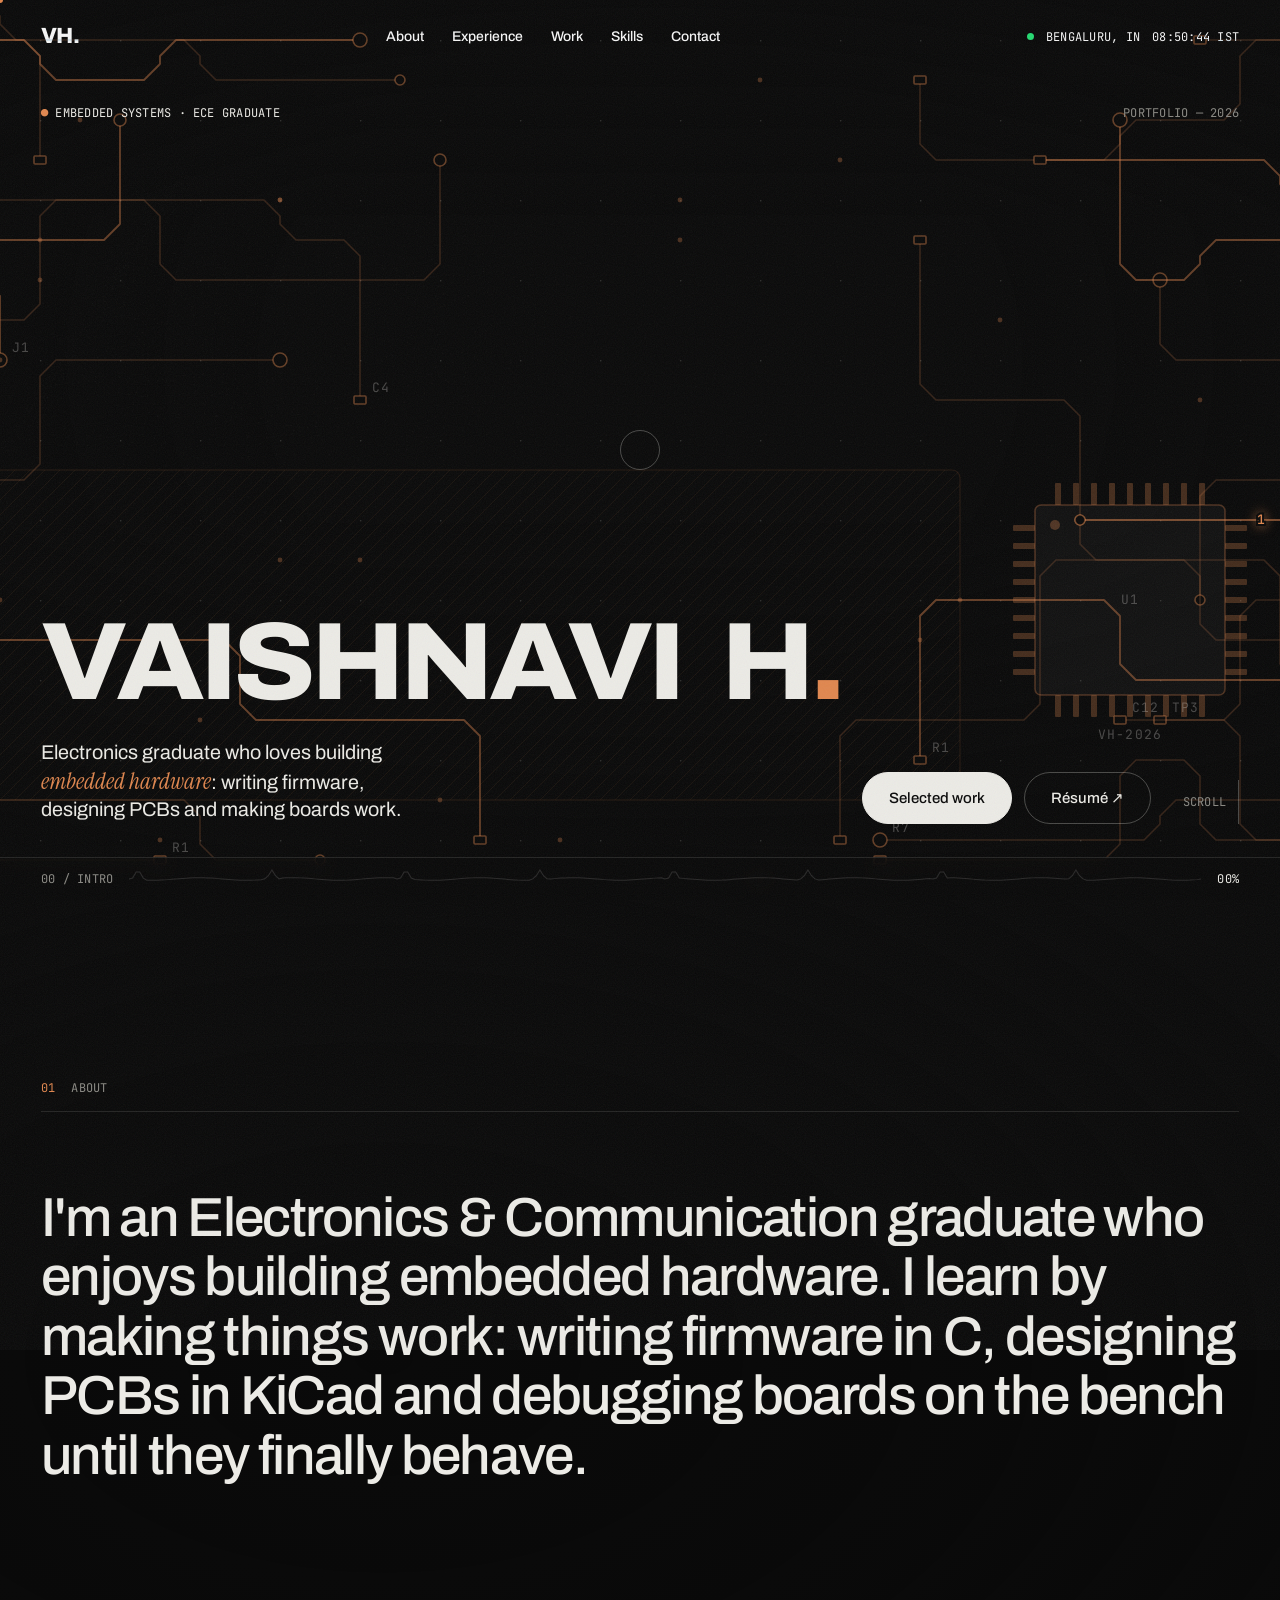
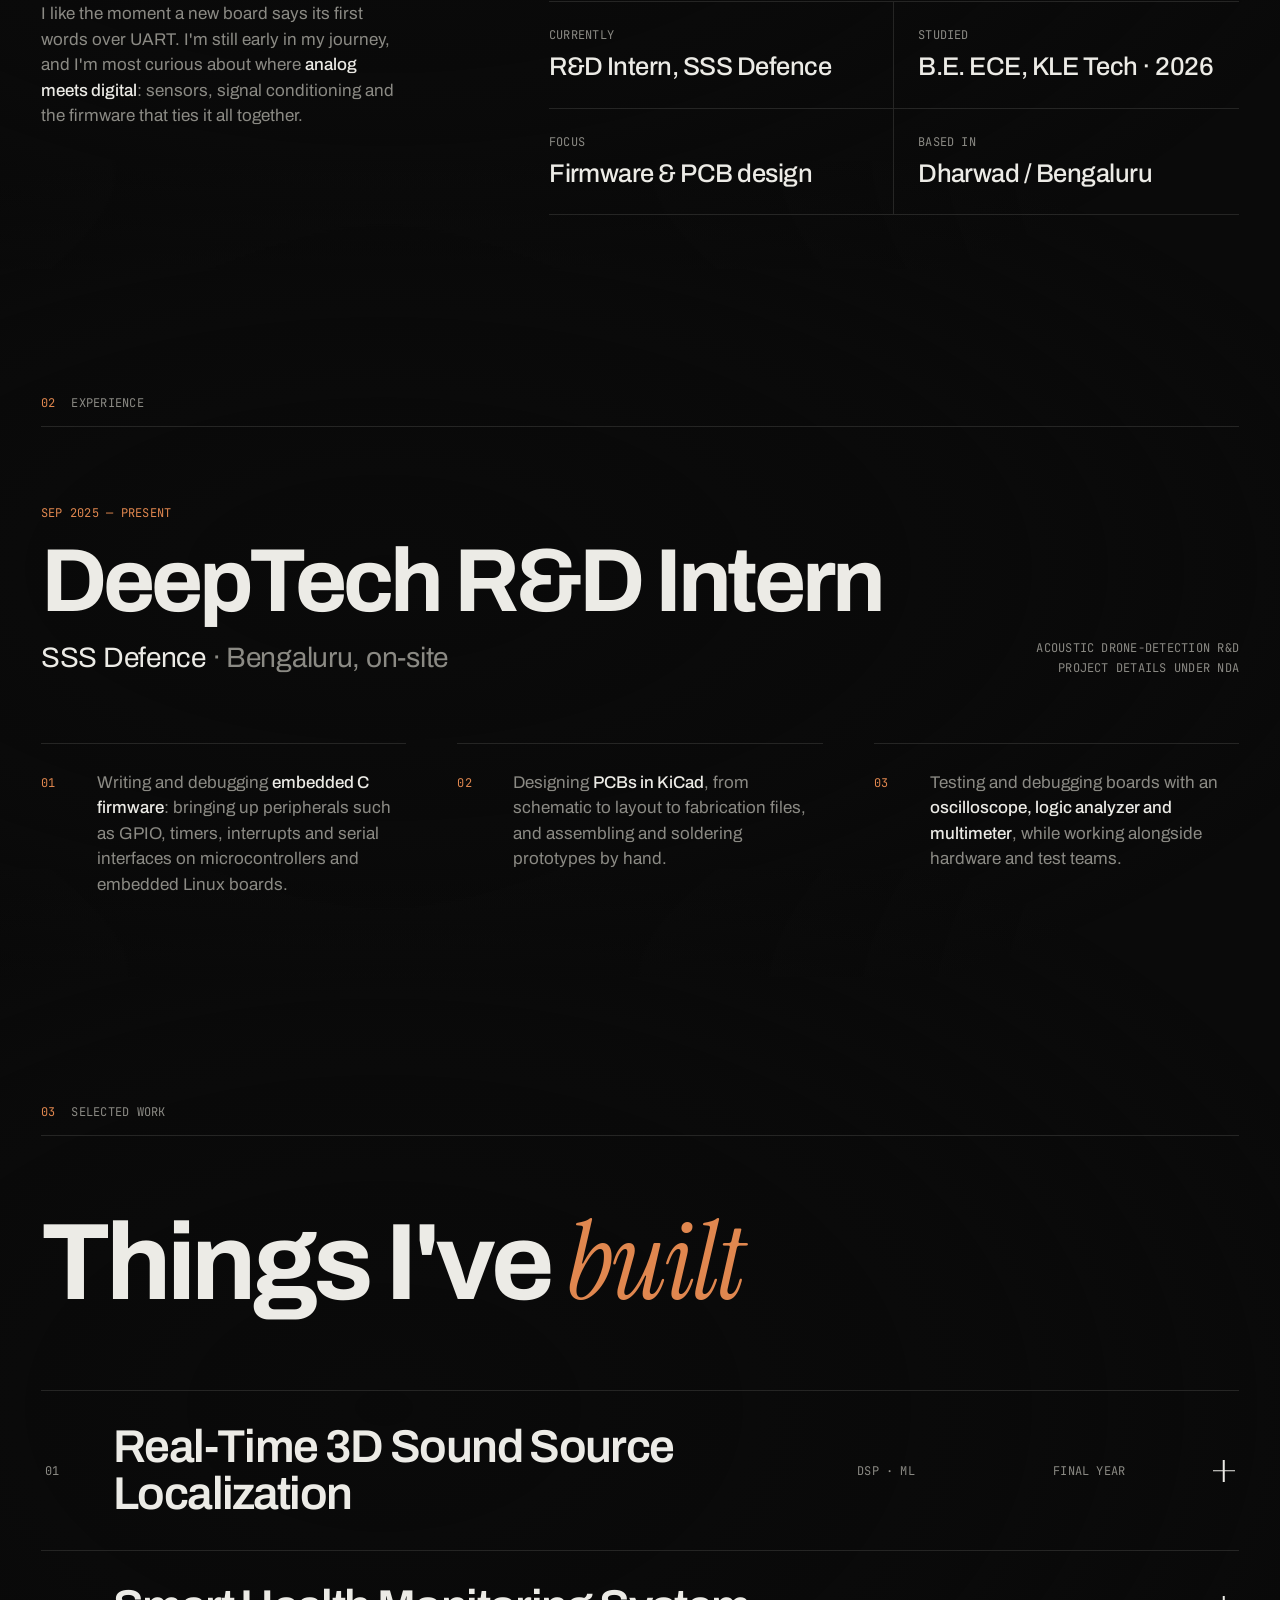
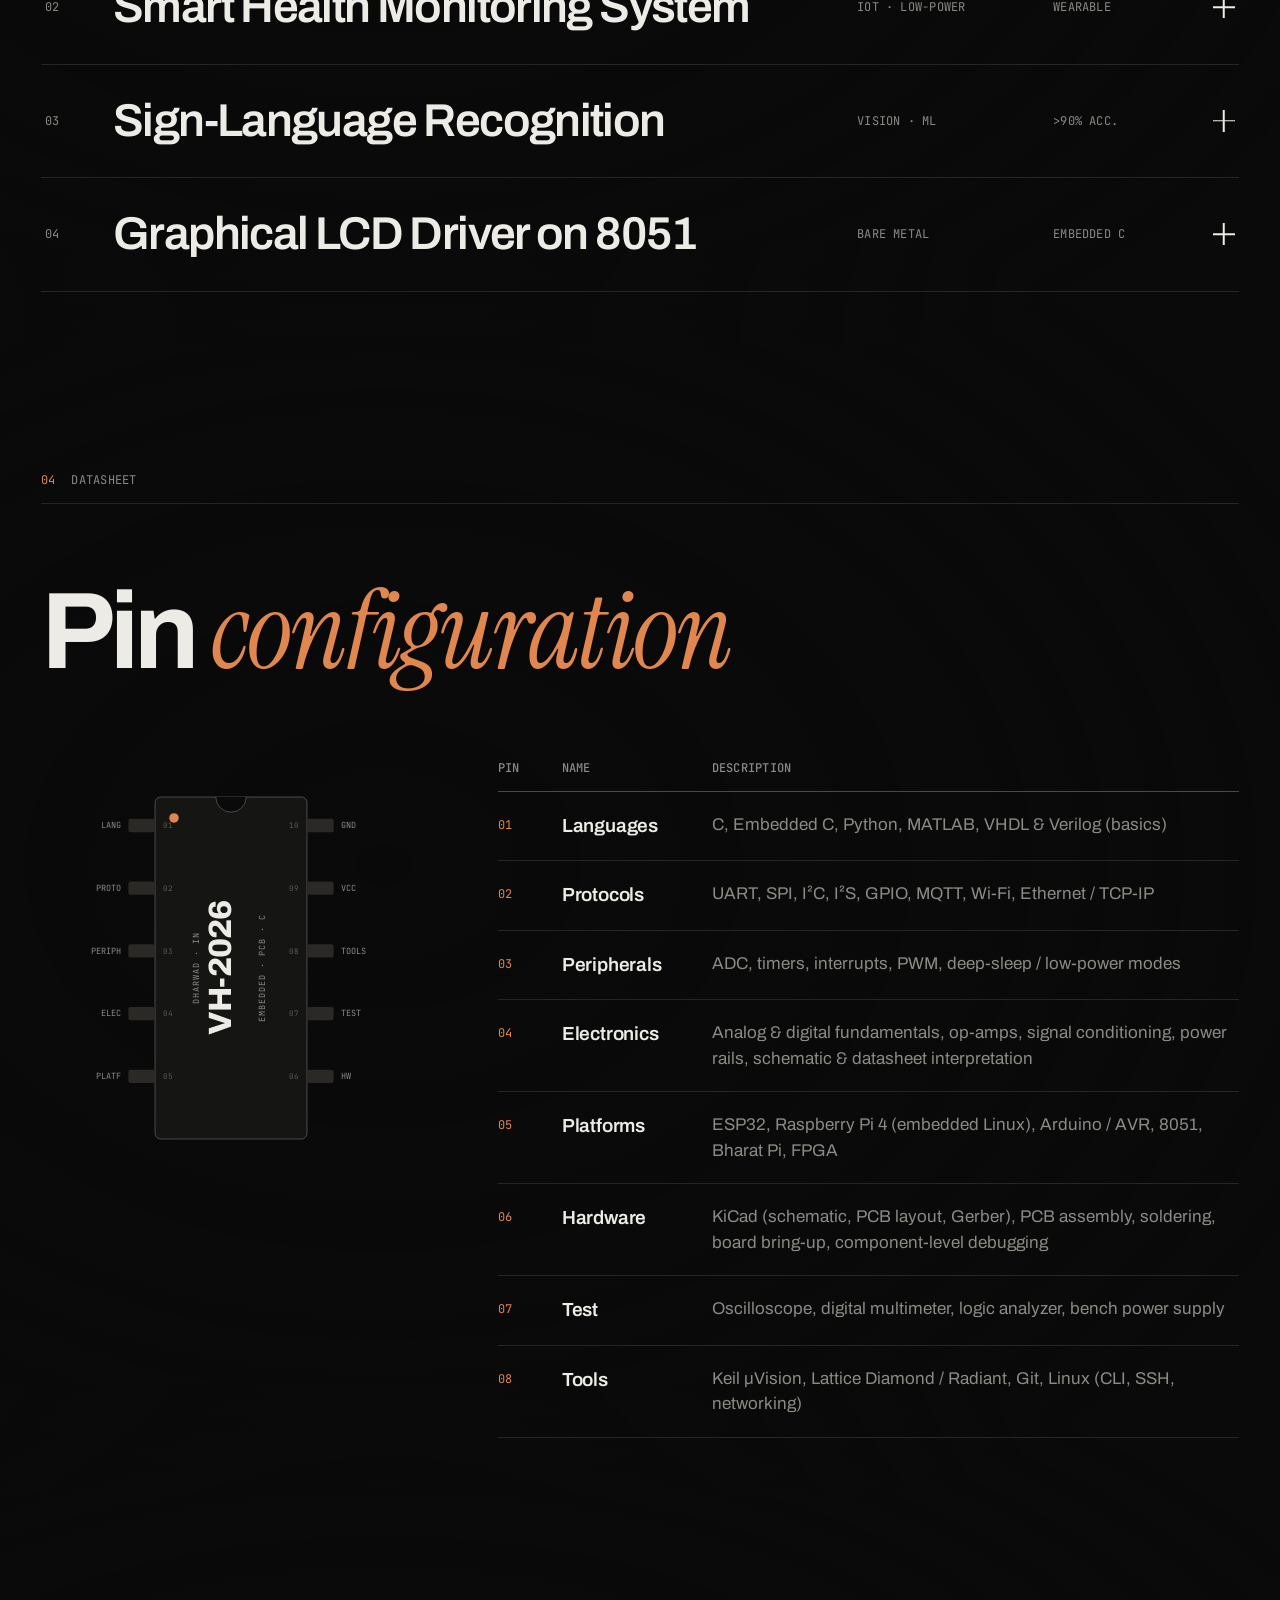
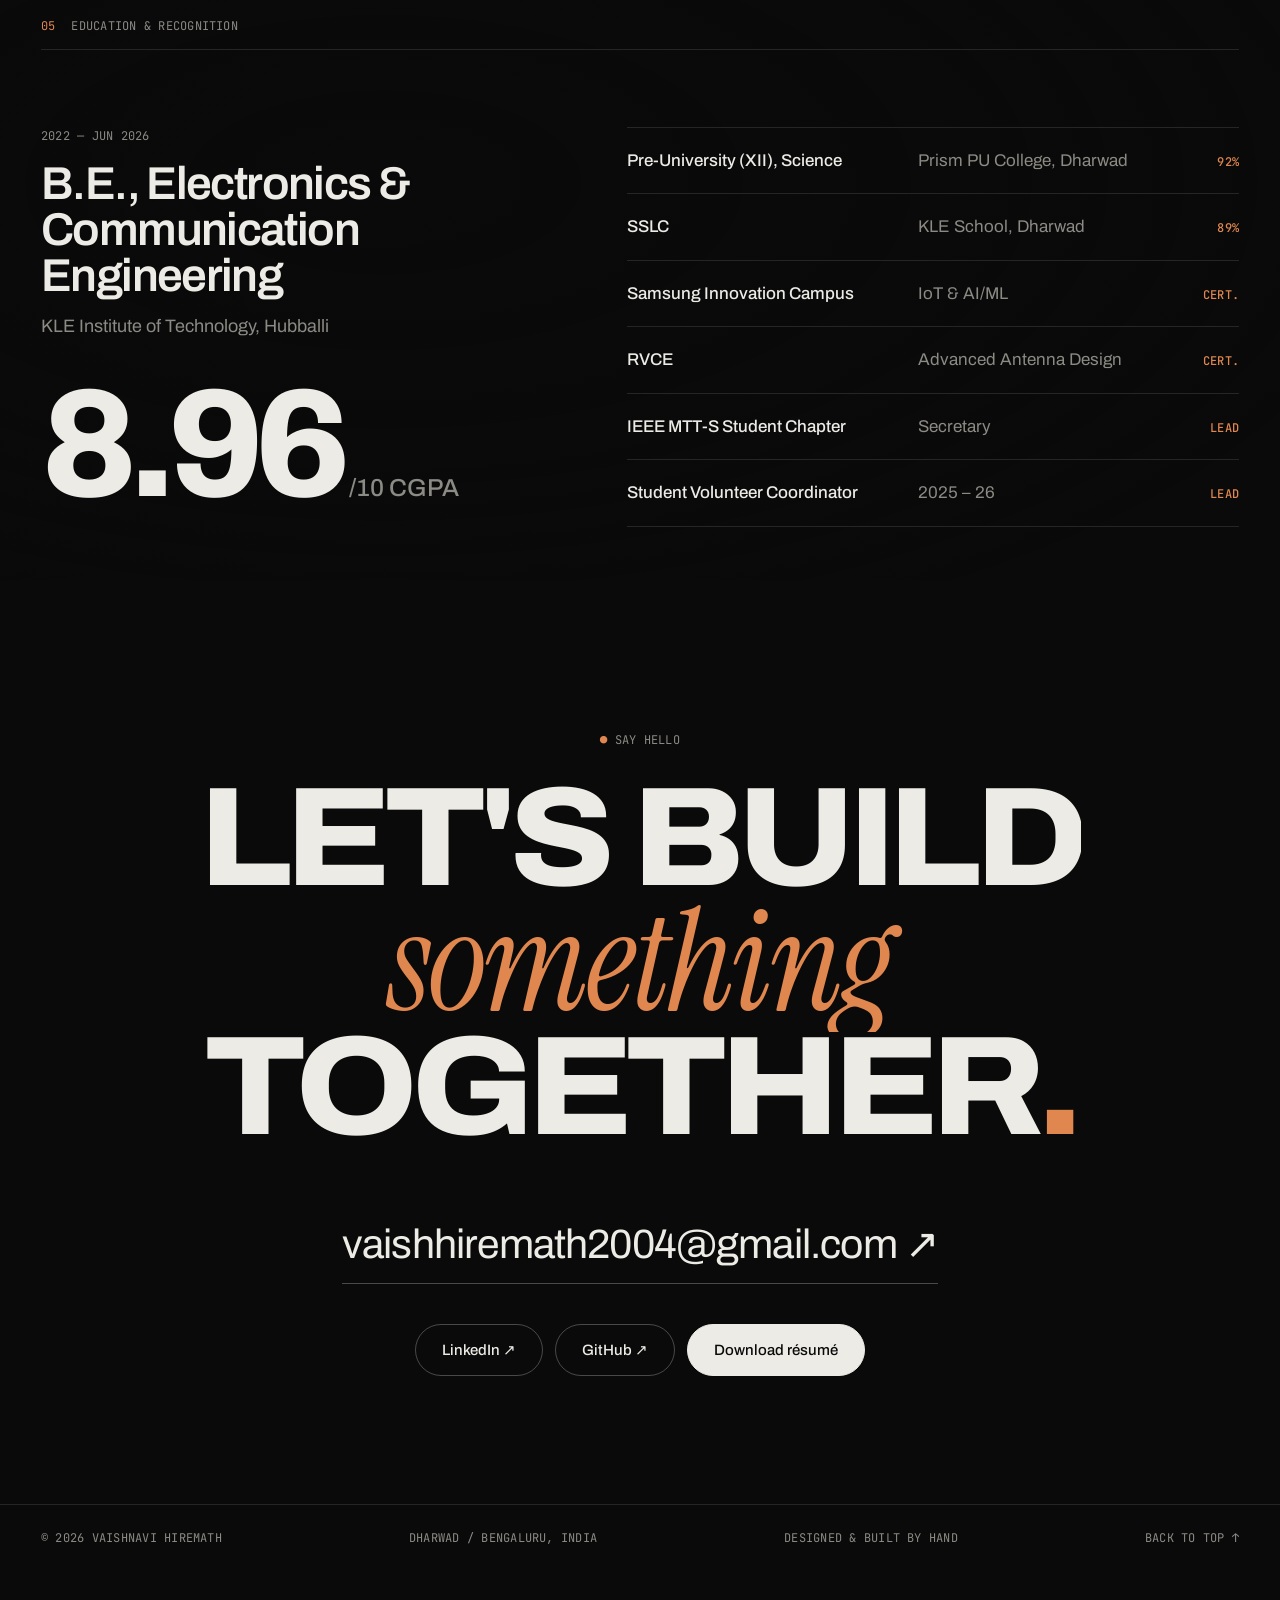
==== commit 497aa359: "Make the site work on phones - Add a full-screen mobile menu in place of the hidden nav links - Give" ====
--- a/index.html
+++ b/index.html
@@ -2,7 +2,7 @@
 <html lang="en">
 <head>
   <meta charset="utf-8" />
-  <meta name="viewport" content="width=device-width, initial-scale=1" />
+  <meta name="viewport" content="width=device-width, initial-scale=1, viewport-fit=cover" />
   <title>Vaishnavi Hiremath — Embedded Systems Engineer</title>
   <meta name="description" content="Vaishnavi Hiremath — Electronics & Communication graduate building embedded hardware: firmware, PCB design and board bring-up." />
   <meta name="theme-color" content="#0a0a0a" />
@@ -13,7 +13,7 @@
   <link rel="preconnect" href="https://fonts.googleapis.com" />
   <link rel="preconnect" href="https://fonts.gstatic.com" crossorigin />
   <link href="https://fonts.googleapis.com/css2?family=Archivo:wdth,wght@62..125,100..900&family=Instrument+Serif:ital@0;1&family=JetBrains+Mono:wght@400;500&display=swap" rel="stylesheet" />
-  <link rel="stylesheet" href="css/styles.css?v=4" />
+  <link rel="stylesheet" href="css/styles.css?v=6" />
   <script>document.documentElement.classList.add('js');</script>
 </head>
 <body>
@@ -50,7 +50,28 @@
       <span>Bengaluru, IN</span>
       <span id="clock">--:--:--</span>
     </div>
+    <button class="nav__menu mono" type="button" aria-expanded="false" aria-controls="menu">
+      <span class="nav__menu-label">Menu</span>
+      <span class="nav__burger" aria-hidden="true"><i></i><i></i></span>
+    </button>
   </header>
+
+  <!-- ============ MOBILE MENU ============ -->
+  <div class="menu" id="menu" aria-label="Menu" hidden>
+    <nav class="menu__links" aria-label="Mobile">
+      <a href="#about"><span class="mono">01</span>About</a>
+      <a href="#experience"><span class="mono">02</span>Experience</a>
+      <a href="#work"><span class="mono">03</span>Work</a>
+      <a href="#skills"><span class="mono">04</span>Skills</a>
+      <a href="#contact"><span class="mono">05</span>Contact</a>
+    </nav>
+    <div class="menu__foot mono">
+      <a href="mailto:vaishhiremath2004@gmail.com">Email ↗</a>
+      <a href="https://www.linkedin.com/in/vaishnaviuh" target="_blank" rel="noopener">LinkedIn ↗</a>
+      <a href="https://github.com/vaishnaviuh" target="_blank" rel="noopener">GitHub ↗</a>
+      <a href="assets/Vaishnavi_Hiremath_Resume.pdf" target="_blank" rel="noopener">Résumé ↗</a>
+    </div>
+  </div>
 
   <main>
     <!-- ============ HERO ============ -->
@@ -161,7 +182,7 @@
                 <ul>
                   <li>Real-time 3D localization over a custom microphone array.</li>
                   <li>Pairs classical direction-of-arrival estimation (GCC-PHAT, beamforming) with a neural network trained to separate simultaneous sources.</li>
-                  <li>Try it on the left: a live 2D version with 8 microphones, time differences of arrival and a least-squares bearing estimate. Click to make a louder sound.</li>
+                  <li>Try it on the left: a live 2D version with 8 microphones, time differences of arrival and a least-squares bearing estimate. Click or tap to make a louder sound.</li>
                 </ul>
               </div>
             </div>
@@ -335,6 +356,6 @@
   <script src="js/lib/gsap.min.js"></script>
   <script src="js/lib/ScrollTrigger.min.js"></script>
   <script src="js/lib/lenis.min.js"></script>
-  <script src="js/main.js?v=4"></script>
+  <script src="js/main.js?v=6"></script>
 </body>
 </html>
--- a/css/styles.css
+++ b/css/styles.css
@@ -24,7 +24,7 @@
 
 *, *::before, *::after { box-sizing: border-box; }
 
-html { -webkit-text-size-adjust: 100%; }
+html { -webkit-text-size-adjust: 100%; overflow-x: clip; }
 html.lenis, html.lenis body { height: auto; }
 .lenis.lenis-smooth { scroll-behavior: auto !important; }
 
@@ -42,6 +42,7 @@
 ::selection { background: var(--copper); color: var(--bg); }
 
 a { color: inherit; text-decoration: none; }
+a, button { -webkit-tap-highlight-color: transparent; }
 button { font: inherit; color: inherit; background: none; border: 0; padding: 0; cursor: pointer; }
 ul, ol { list-style: none; margin: 0; padding: 0; }
 h1, h2, h3, p { margin: 0; }
@@ -132,10 +133,52 @@
 .pulse { width: 7px; height: 7px; border-radius: 50%; background: #2ee27a; box-shadow: 0 0 0 0 rgba(46, 226, 122, .6); animation: pulse 2s infinite; }
 @keyframes pulse { 70% { box-shadow: 0 0 0 8px rgba(46, 226, 122, 0); } 100% { box-shadow: 0 0 0 0 rgba(46, 226, 122, 0); } }
 
+/* ---------- Mobile menu ---------- */
+.nav__menu { display: none; align-items: center; gap: 10px; height: 40px; margin-right: -8px; padding: 0 8px; }
+.nav__burger { width: 22px; height: 10px; position: relative; }
+.nav__burger i { position: absolute; left: 0; width: 100%; height: 1.5px; background: currentColor; transition: transform .5s var(--ease), top .5s var(--ease); }
+.nav__burger i:first-child { top: 0; }
+.nav__burger i:last-child { top: 8.5px; }
+.menu-open .nav__burger i:first-child { top: 4.25px; transform: rotate(45deg); }
+.menu-open .nav__burger i:last-child { top: 4.25px; transform: rotate(-45deg); }
+
+.menu {
+  position: fixed; inset: 0; z-index: 45;
+  display: flex; flex-direction: column; justify-content: space-between;
+  padding: calc(96px + env(safe-area-inset-top)) var(--gutter) calc(28px + env(safe-area-inset-bottom));
+  background: var(--bg);
+  clip-path: inset(0 0 100% 0);
+  transition: clip-path .7s var(--ease), visibility 0s .7s;
+  visibility: hidden;
+  overflow-y: auto; overscroll-behavior: contain;
+}
+.menu[hidden] { display: none; }
+.menu-open .menu { clip-path: inset(0 0 0 0); visibility: visible; transition: clip-path .7s var(--ease); }
+.menu__links { display: grid; border-top: 1px solid var(--line); }
+.menu__links a {
+  display: flex; align-items: baseline; gap: 16px;
+  padding: 14px 0; border-bottom: 1px solid var(--line);
+  font-size: clamp(36px, 11vw, 64px); font-weight: 700; letter-spacing: -0.045em; line-height: 1;
+  opacity: 0; transform: translateY(24px);
+  transition: opacity .4s, transform .6s var(--ease-out), color .3s;
+}
+.menu__links a:active { color: var(--copper); }
+.menu__links .mono { color: var(--copper); letter-spacing: 0.02em; transform: translateY(-0.9em); }
+.menu-open .menu__links a { opacity: 1; transform: none; }
+.menu-open .menu__links a:nth-child(1) { transition-delay: .15s; }
+.menu-open .menu__links a:nth-child(2) { transition-delay: .2s; }
+.menu-open .menu__links a:nth-child(3) { transition-delay: .25s; }
+.menu-open .menu__links a:nth-child(4) { transition-delay: .3s; }
+.menu-open .menu__links a:nth-child(5) { transition-delay: .35s; }
+.menu__foot { display: grid; grid-template-columns: 1fr 1fr; gap: 14px 16px; margin-top: 40px; color: var(--muted); }
+.menu__foot a { padding: 6px 0; }
+.menu-open, .menu-open body { overflow: hidden; }
+.menu-open .scope { opacity: 0; }
+
 .link-roll { display: inline-block; overflow: hidden; vertical-align: top; }
 .link-roll > span { display: inline-block; position: relative; transition: transform .5s var(--ease); }
 .link-roll > span::after { content: attr(data-text); position: absolute; left: 0; top: 100%; }
-.link-roll:hover > span { transform: translateY(-100%); }
+@media (hover: hover) { .link-roll:hover > span { transform: translateY(-100%); } }
 
 /* ---------- Buttons ---------- */
 .btn {
@@ -152,8 +195,11 @@
   transform: translateY(101%); border-radius: 50% 50% 0 0;
   transition: transform .5s var(--ease), border-radius .5s var(--ease);
 }
-.btn:hover { color: var(--bg); border-color: var(--copper); }
-.btn:hover::before { transform: translateY(0); border-radius: 0; }
+@media (hover: hover) {
+  .btn:hover { color: var(--bg); border-color: var(--copper); }
+  .btn:hover::before { transform: translateY(0); border-radius: 0; }
+}
+.btn:active { transform: scale(.97); }
 .btn--solid { background: var(--fg); color: var(--bg); border-color: var(--fg); }
 .btn span { display: inline-block; }
 
@@ -186,8 +232,24 @@
   filter: drop-shadow(0 0 6px rgba(224, 135, 79, .6));
 }
 .pcb__grid { fill: rgba(236, 235, 230, .16); }
+/* portrait board renders at roughly half scale, so lines and labels are drawn heavier */
+.pcb svg.pcb--tall {
+  -webkit-mask-image: linear-gradient(to bottom, rgba(0, 0, 0, .12) 9%, #000 27%);
+  mask-image: linear-gradient(to bottom, rgba(0, 0, 0, .12) 9%, #000 27%);
+}
+.pcb--tall .pcb__trace { stroke-width: 3; stroke-opacity: .26; }
+.pcb--tall .pcb__trace--bright { stroke-width: 3.4; stroke-opacity: .5; }
+.pcb--tall .pcb__pad, .pcb--tall .pcb__chip { stroke-width: 3; }
+.pcb--tall .pcb__chip { stroke-opacity: .45; fill: rgba(236, 235, 230, .035); }
+.pcb--tall .pcb__pin { fill-opacity: .4; }
+.pcb--tall .pcb__pour path { stroke-width: 2; stroke-opacity: .09; }
+.pcb--tall .pcb__pour-edge { stroke-width: 2.4; }
+.pcb--tall .pcb__silk { font-size: 24px; }
+.pcb--tall .pcb__bit { font-size: 26px; stroke-width: 8px; }
 .nav, main, .footer, .scope { position: relative; z-index: 2; }
 .nav, .scope { position: fixed; }
+.nav { z-index: 50; }
+.scope { z-index: 60; }
 .hero::after {
   content: ""; position: absolute; inset: 0; pointer-events: none;
   background:
@@ -316,13 +378,15 @@
   transform: scaleY(0); transform-origin: bottom;
   transition: transform .5s var(--ease);
 }
-.project__row:hover::before, .project.is-open .project__row::before { transform: scaleY(1); }
+.project.is-open .project__row::before { transform: scaleY(1); }
+@media (hover: hover) { .project__row:hover::before { transform: scaleY(1); } }
 .project__num { color: var(--muted); padding-left: 4px; }
 .project__title {
   font-size: clamp(24px, 3.6vw, 56px); font-weight: 600; letter-spacing: -0.035em; line-height: 1;
   transition: transform .5s var(--ease), color .3s;
 }
-.project__row:hover .project__title { transform: translateX(14px); color: var(--copper); }
+@media (hover: hover) { .project__row:hover .project__title { transform: translateX(14px); color: var(--copper); } }
+.project.is-open .project__title { color: var(--copper); }
 .project__tag, .project__status { color: var(--muted); }
 .project__status.is-live { color: var(--copper); display: inline-flex; align-items: center; gap: 8px; }
 .project__status.is-live::before { content: ""; width: 6px; height: 6px; border-radius: 50%; background: var(--copper); animation: blink 1.2s steps(2) infinite; }
@@ -432,8 +496,8 @@
 .datasheet td:nth-child(2) { width: 150px; font-weight: 600; font-size: 19px; letter-spacing: -0.01em; }
 .datasheet td:nth-child(3) { color: var(--muted); }
 .datasheet tr { transition: background-color .3s; }
-.datasheet tbody tr:hover, .datasheet tbody tr.is-on { background: linear-gradient(90deg, var(--copper-dim), transparent 70%); }
-.datasheet tbody tr:hover td:nth-child(3), .datasheet tbody tr.is-on td:nth-child(3) { color: var(--fg); }
+.datasheet tbody tr.is-on { background: linear-gradient(90deg, var(--copper-dim), transparent 70%); }
+.datasheet tbody tr.is-on td:nth-child(3) { color: var(--fg); }
 
 /* ---------- Education ---------- */
 .edu { display: grid; grid-template-columns: 1fr 1.2fr; gap: clamp(32px, 6vw, 96px); }
@@ -469,7 +533,7 @@
   transition: color .3s, border-color .3s;
   overflow-wrap: anywhere;
 }
-.contact__mail:hover { color: var(--copper); border-color: var(--copper); }
+@media (hover: hover) { .contact__mail:hover { color: var(--copper); border-color: var(--copper); } }
 .contact__links { display: flex; gap: 12px; flex-wrap: wrap; justify-content: center; margin-top: 40px; }
 
 /* ---------- Footer ---------- */
@@ -499,6 +563,9 @@
   .project__status, .project__status.is-live { display: none; }
   .project__body { grid-template-columns: 1fr; padding-left: 0; }
   .nav__links { display: none; }
+  .nav__menu { display: inline-flex; }
+  .nav { padding-top: calc(16px + env(safe-area-inset-top)); padding-bottom: 16px; }
+  .hero__inner { padding-bottom: 88px; }
   .hero__hint { display: none; }
   .hero__foot { grid-template-columns: 1fr; gap: 22px; }
   .hero__scroll { display: none; }
@@ -524,6 +591,25 @@
   .datasheet td:first-child { grid-row: 1 / span 2; padding-top: 4px !important; }
   .datasheet td:nth-child(3) { margin-top: 4px; }
   .btn { height: 48px; padding: 0 20px; }
+  .nav__meta .pulse { display: none; }
+  /* big nowrap headings scale with the viewport so narrow phones never clip them */
+  .hero__title { font-size: 10.8vw; word-spacing: 0.1em; }
+  .contact__title { font-size: 12.6vw; }
+  .hero__cta { width: 100%; }
+  .hero__cta .btn { flex: 1 1 0; padding: 0 14px; }
+  .contact__links { width: 100%; }
+  .contact__links .btn { flex: 1 1 40%; }
+  .contact__links .btn--solid { flex-basis: 100%; }
+  .section__head { margin-bottom: 36px; }
+  .project__title { font-size: 22px; line-height: 1.1; }
+  .project__row { padding: 20px 0; }
+  .edu__list li { gap: 4px 16px; padding: 16px 0; }
+  .edu__list li > .muted { margin-top: 0; }
+  .footer { flex-direction: column; gap: 8px; padding-bottom: calc(72px + env(safe-area-inset-bottom)); }
+}
+
+@media (max-width: 860px) {
+  .scope { padding-bottom: calc(8px + env(safe-area-inset-bottom)); }
 }
 
 @media (prefers-reduced-motion: reduce) {
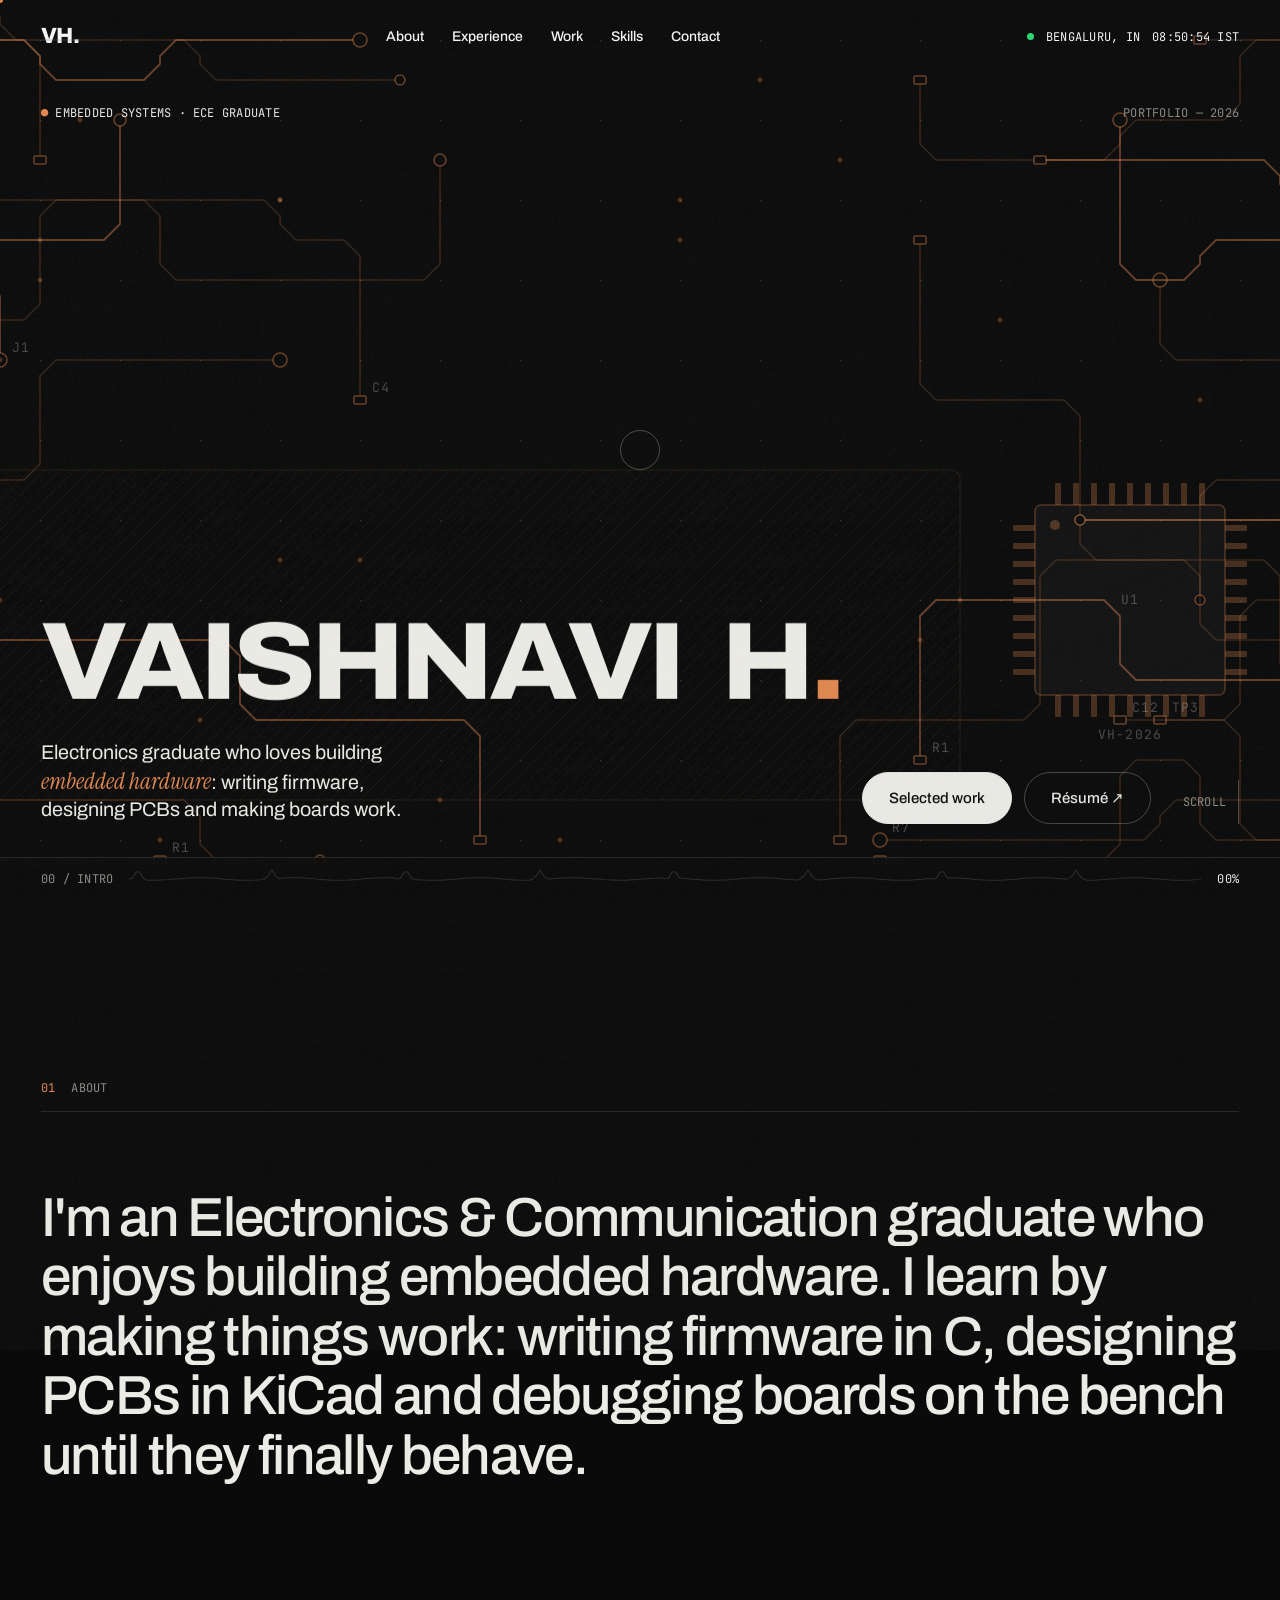
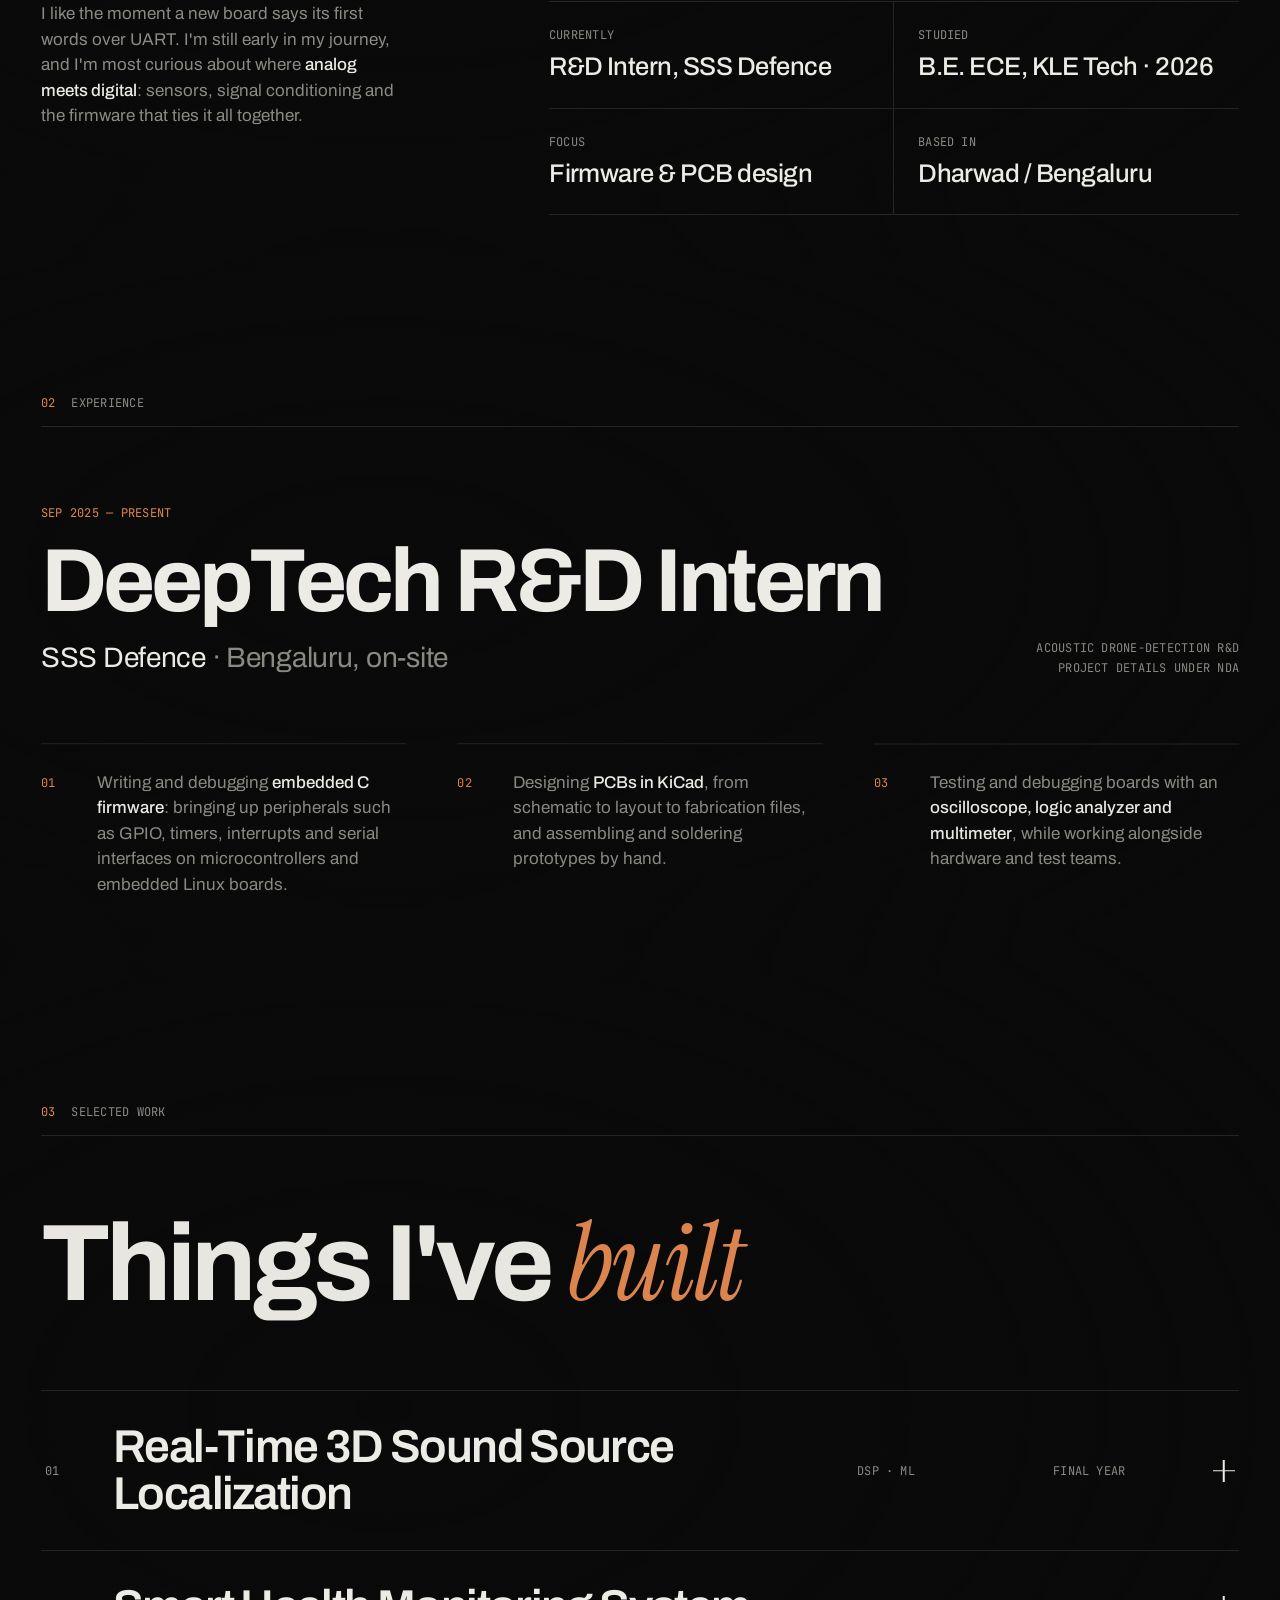
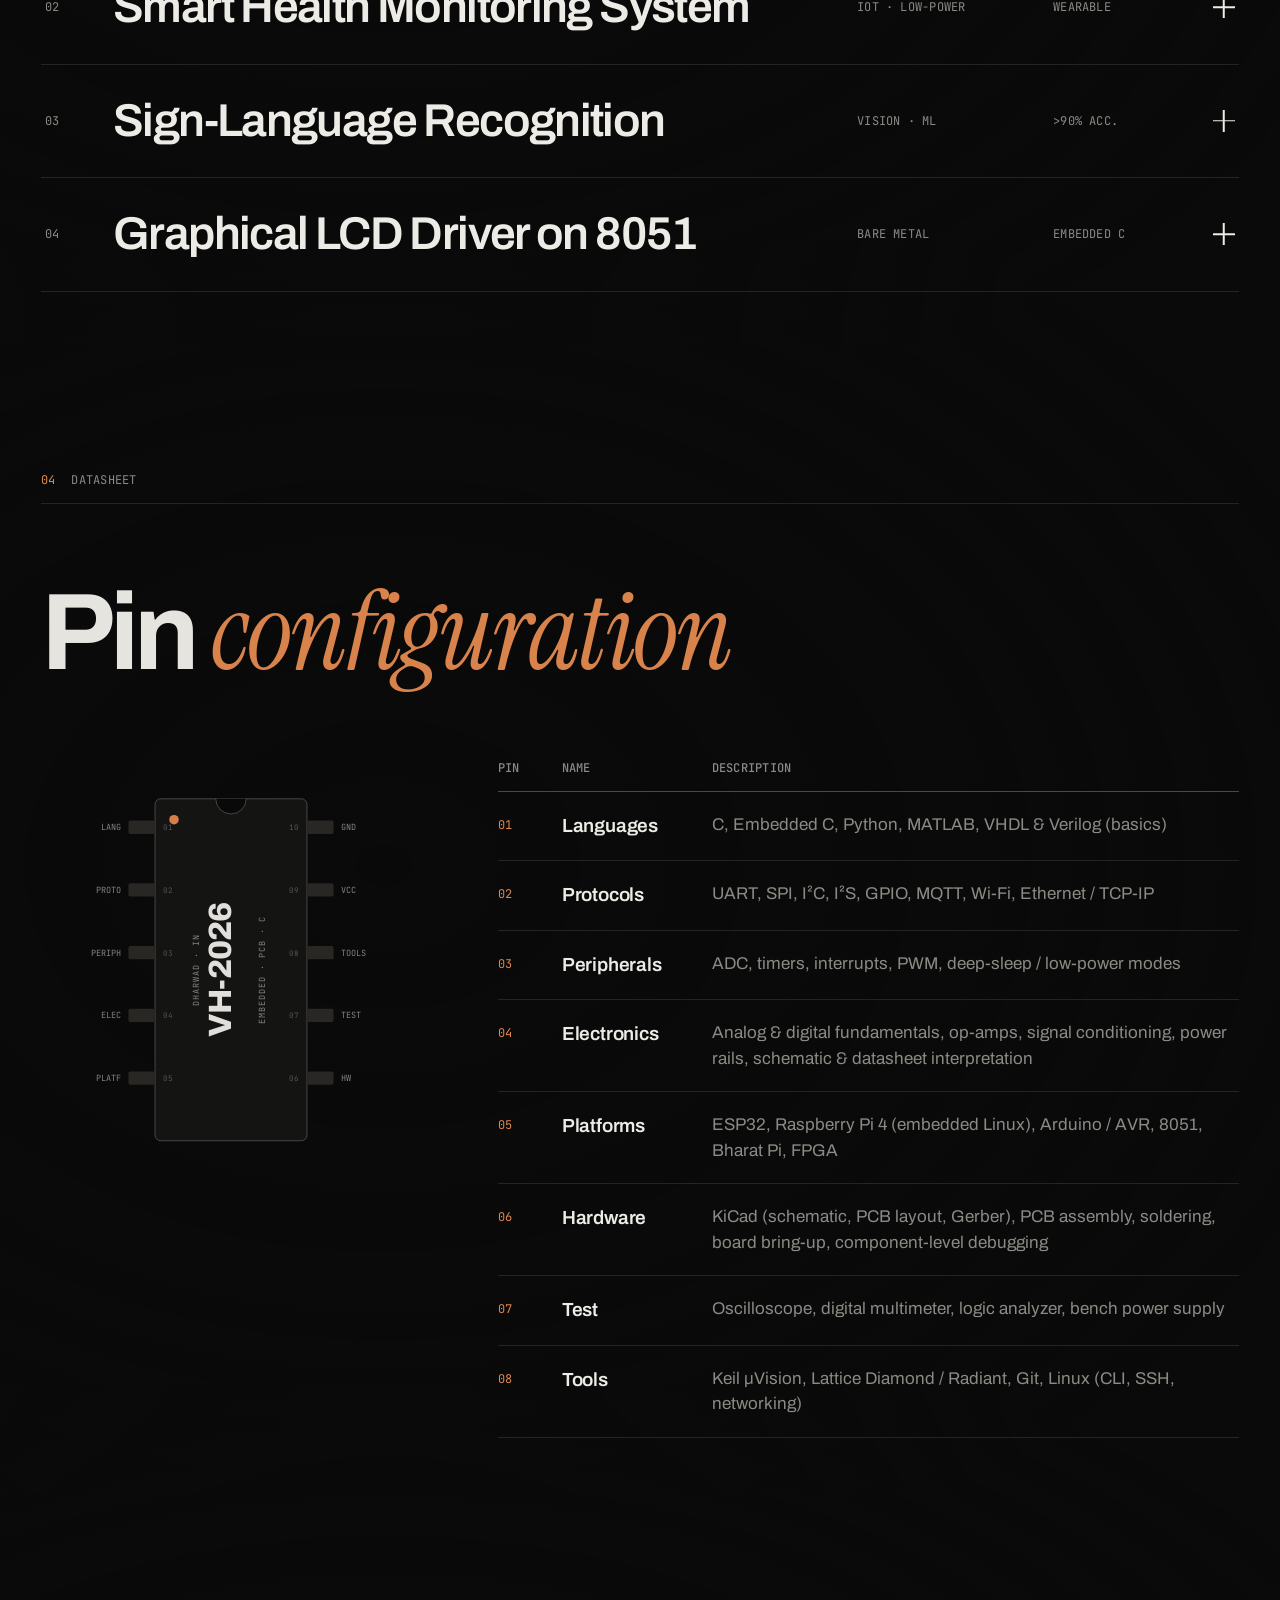
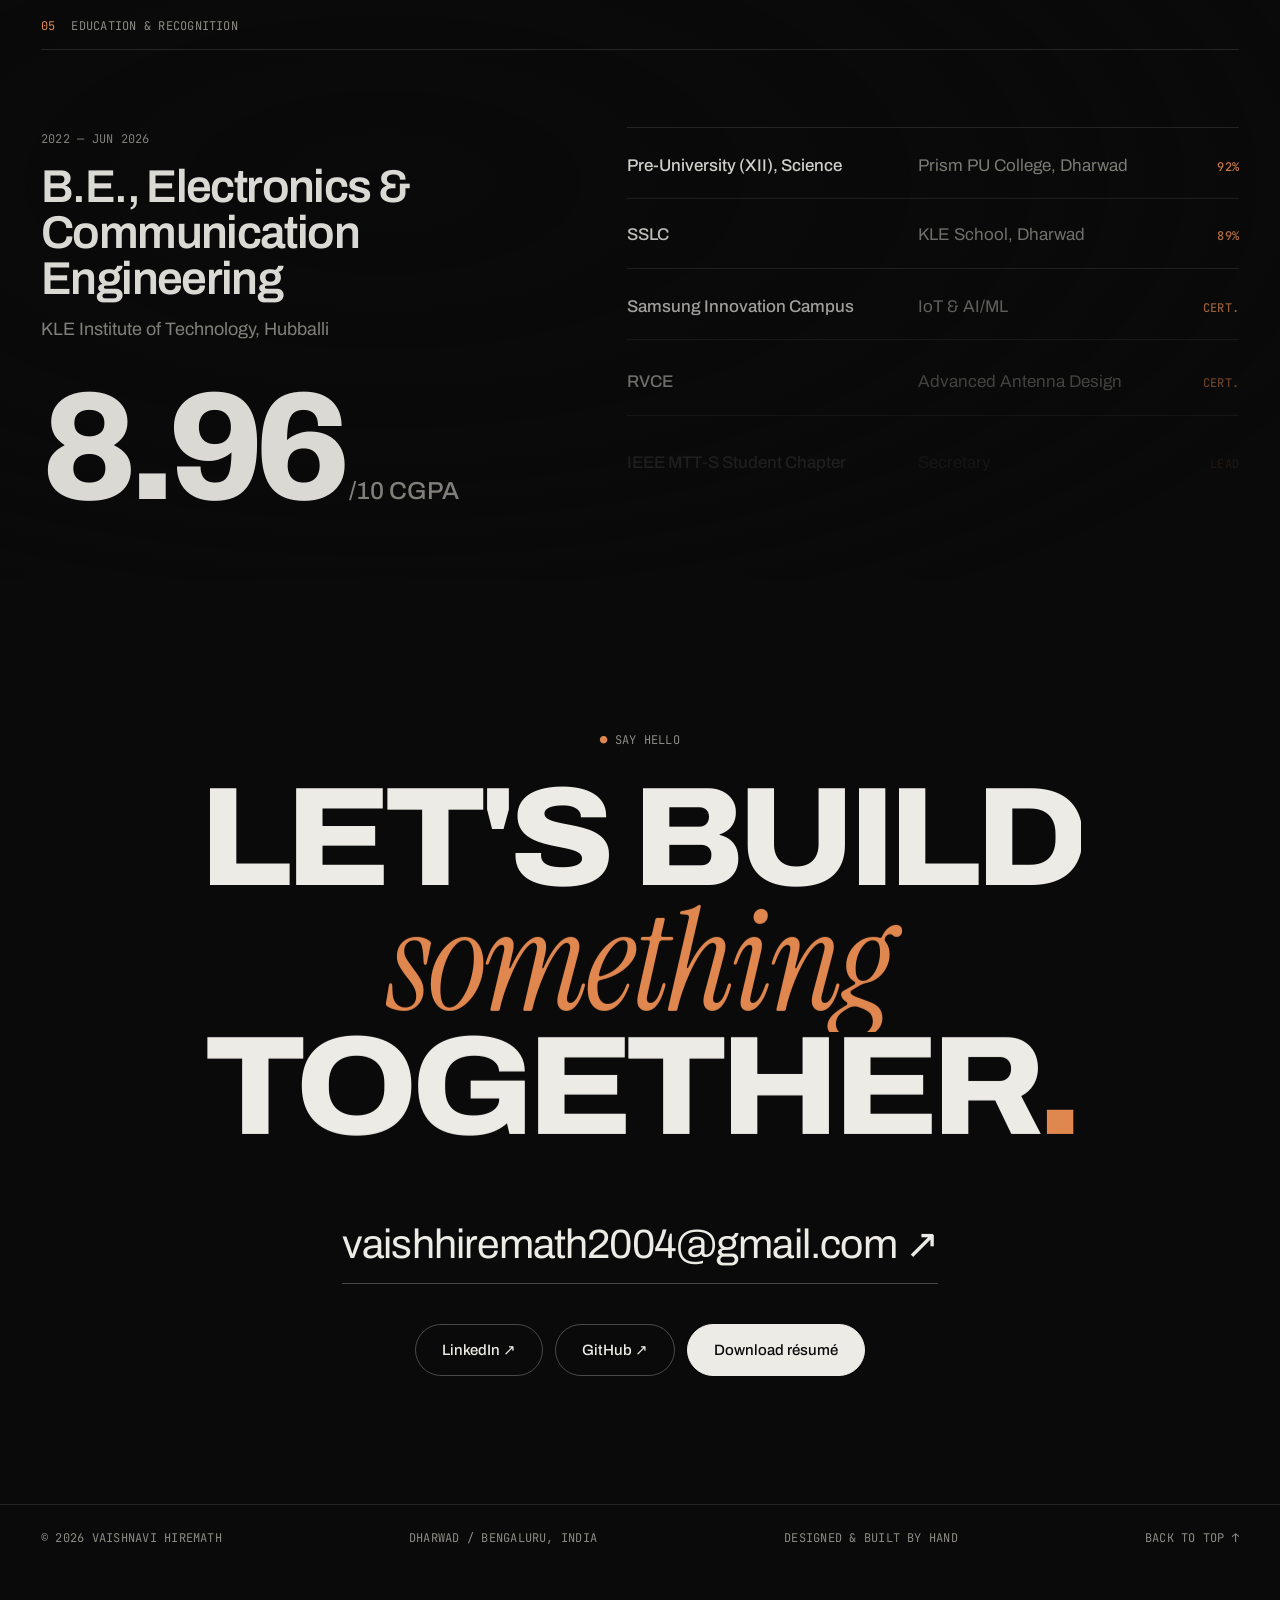
==== commit bb9ab64e: "Give the mobile About section the board treatment - Keep the 2x2 fact grid on phones, numbered like " ====
--- a/index.html
+++ b/index.html
@@ -13,7 +13,7 @@
   <link rel="preconnect" href="https://fonts.googleapis.com" />
   <link rel="preconnect" href="https://fonts.gstatic.com" crossorigin />
   <link href="https://fonts.googleapis.com/css2?family=Archivo:wdth,wght@62..125,100..900&family=Instrument+Serif:ital@0;1&family=JetBrains+Mono:wght@400;500&display=swap" rel="stylesheet" />
-  <link rel="stylesheet" href="css/styles.css?v=6" />
+  <link rel="stylesheet" href="css/styles.css?v=7" />
   <script>document.documentElement.classList.add('js');</script>
 </head>
 <body>
--- a/css/styles.css
+++ b/css/styles.css
@@ -581,9 +581,6 @@
 @media (max-width: 520px) {
   body { font-size: 16px; }
   .scope { font-size: 10px; padding: 6px var(--gutter); }
-  .facts { grid-template-columns: 1fr; }
-  .fact:nth-child(odd) { padding-right: 0; border-right: 0; }
-  .fact:nth-child(even) { padding-left: 0; }
   .nav__meta span:nth-child(2) { display: none; }
   .datasheet thead { display: none; }
   .datasheet tr { display: grid; grid-template-columns: 44px 1fr; border-bottom: 1px solid var(--line); padding: 14px 0; }
@@ -608,6 +605,35 @@
   .footer { flex-direction: column; gap: 8px; padding-bottom: calc(72px + env(safe-area-inset-bottom)); }
 }
 
+/* ---------- About on phones: same 2×2 fact grid as desktop, drawn as a board ---------- */
+@media (max-width: 860px) {
+  .about__grid { gap: 48px; margin-top: 56px; }
+  /* the paragraph hangs off a copper trace that ends in a pad */
+  .about__side { position: relative; padding-left: 22px; max-width: none; }
+  .about__side::before {
+    content: ""; position: absolute; left: 4px; top: 6px; bottom: 4px; width: 1.5px;
+    background: linear-gradient(var(--copper), rgba(224, 135, 79, .15));
+  }
+  .about__side::after {
+    content: ""; position: absolute; left: 0; top: 0; width: 7px; height: 7px;
+    border: 1.5px solid var(--copper); border-radius: 50%; background: var(--bg);
+    box-shadow: 0 0 10px rgba(224, 135, 79, .5);
+  }
+  /* facts numbered like datasheet pins */
+  .facts { counter-reset: fact; }
+  .fact { padding: 20px 0 22px; align-content: start; }
+  .fact:nth-child(odd) { padding-right: 16px; }
+  .fact:nth-child(even) { padding-left: 16px; }
+  .fact dt { display: flex; justify-content: space-between; gap: 8px; }
+  .fact dt::after { counter-increment: fact; content: "0" counter(fact); color: var(--copper); }
+  .fact dd { font-size: 19px; }
+  /* let the dot-wave show through under the facts */
+  .about::before {
+    inset: -6vh 0 -10vh;
+    background: linear-gradient(to bottom, rgba(10, 10, 10, .9) 0, rgba(10, 10, 10, .78) 50%, rgba(10, 10, 10, .3) 100%);
+  }
+}
+
 @media (max-width: 860px) {
   .scope { padding-bottom: calc(8px + env(safe-area-inset-bottom)); }
 }
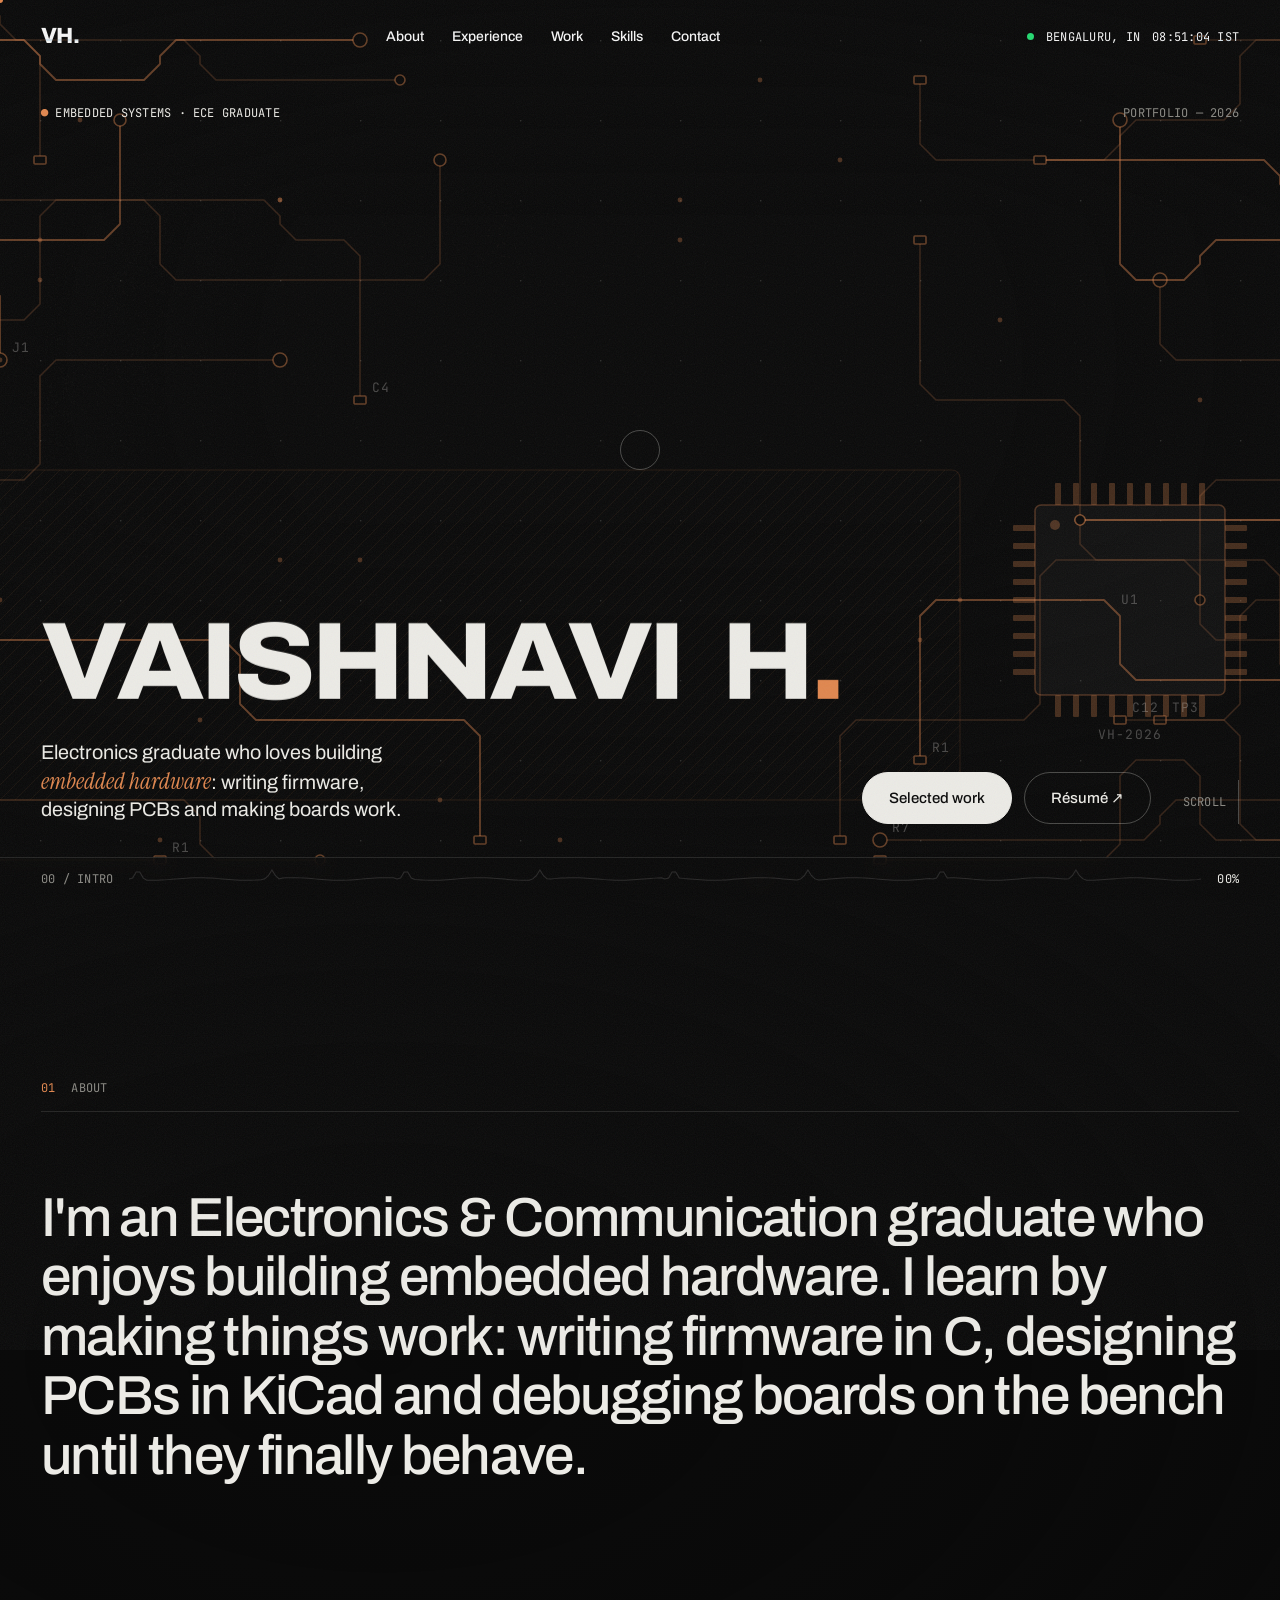
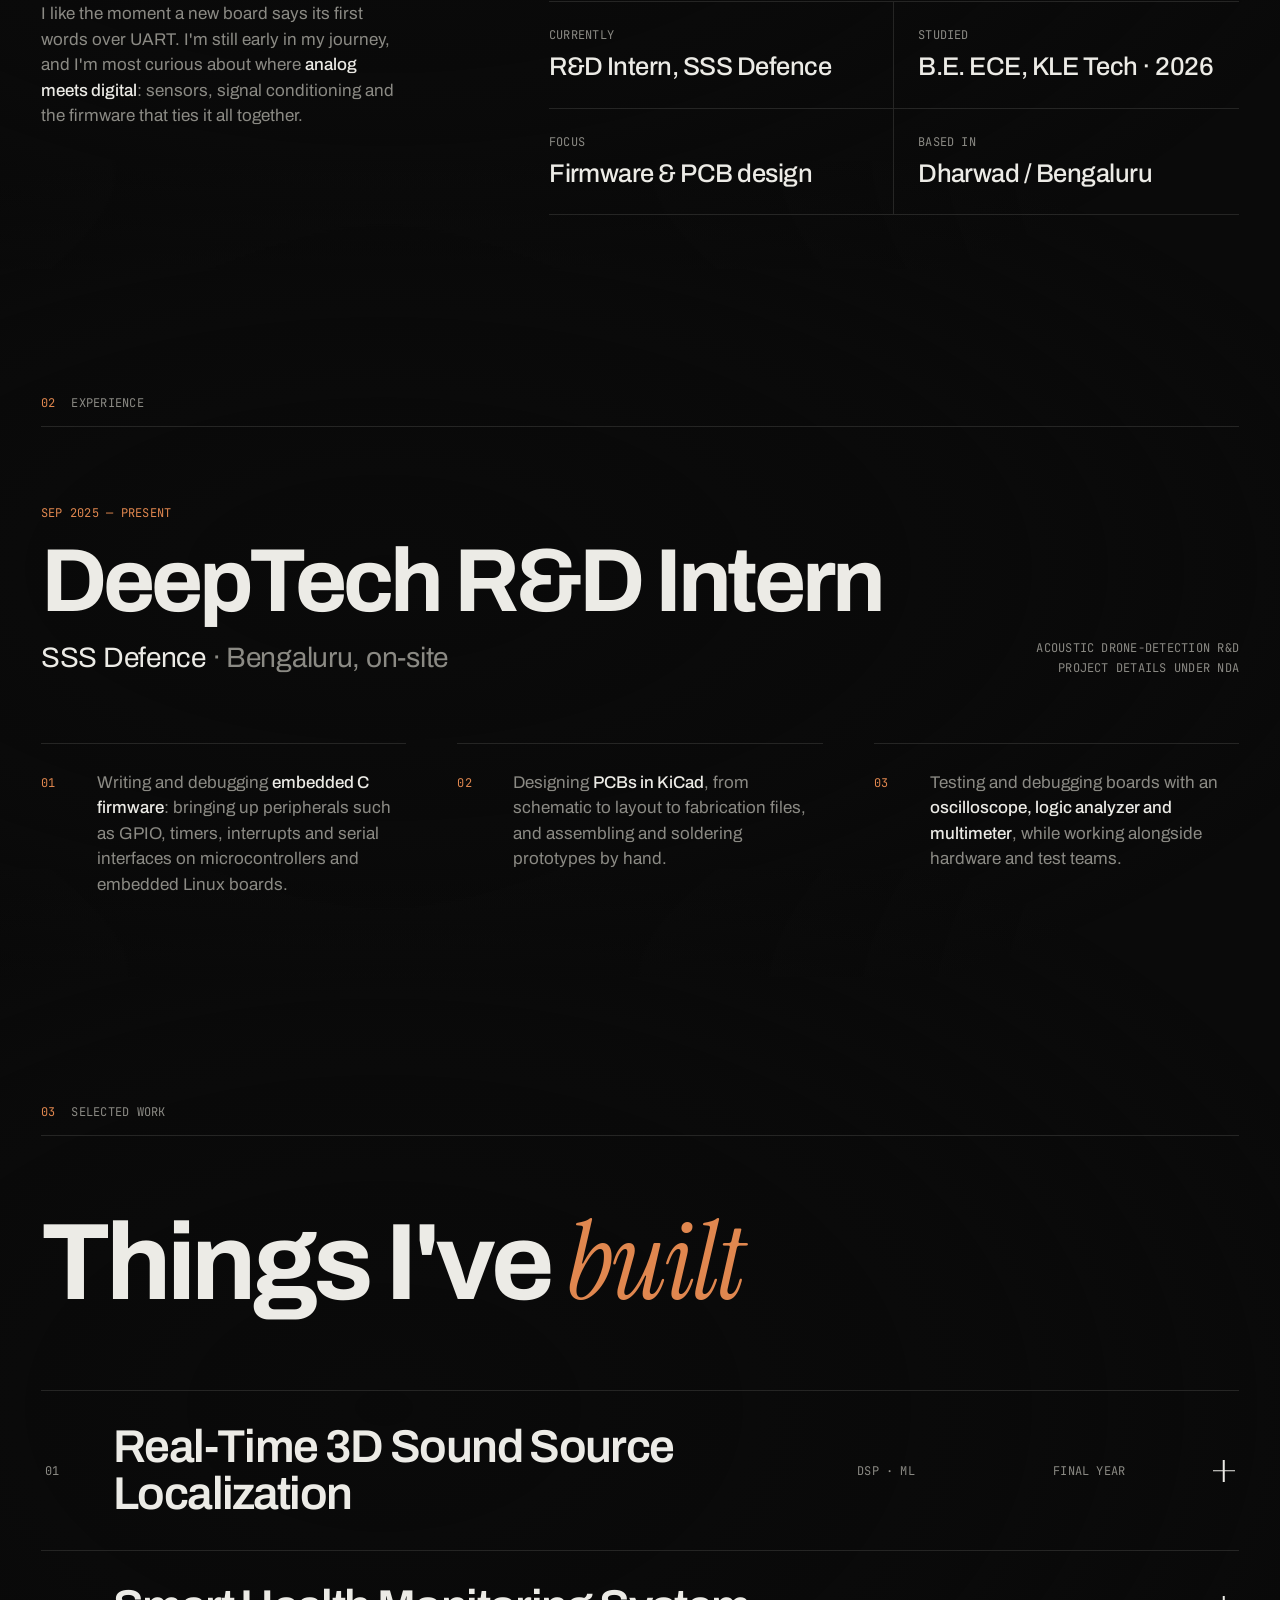
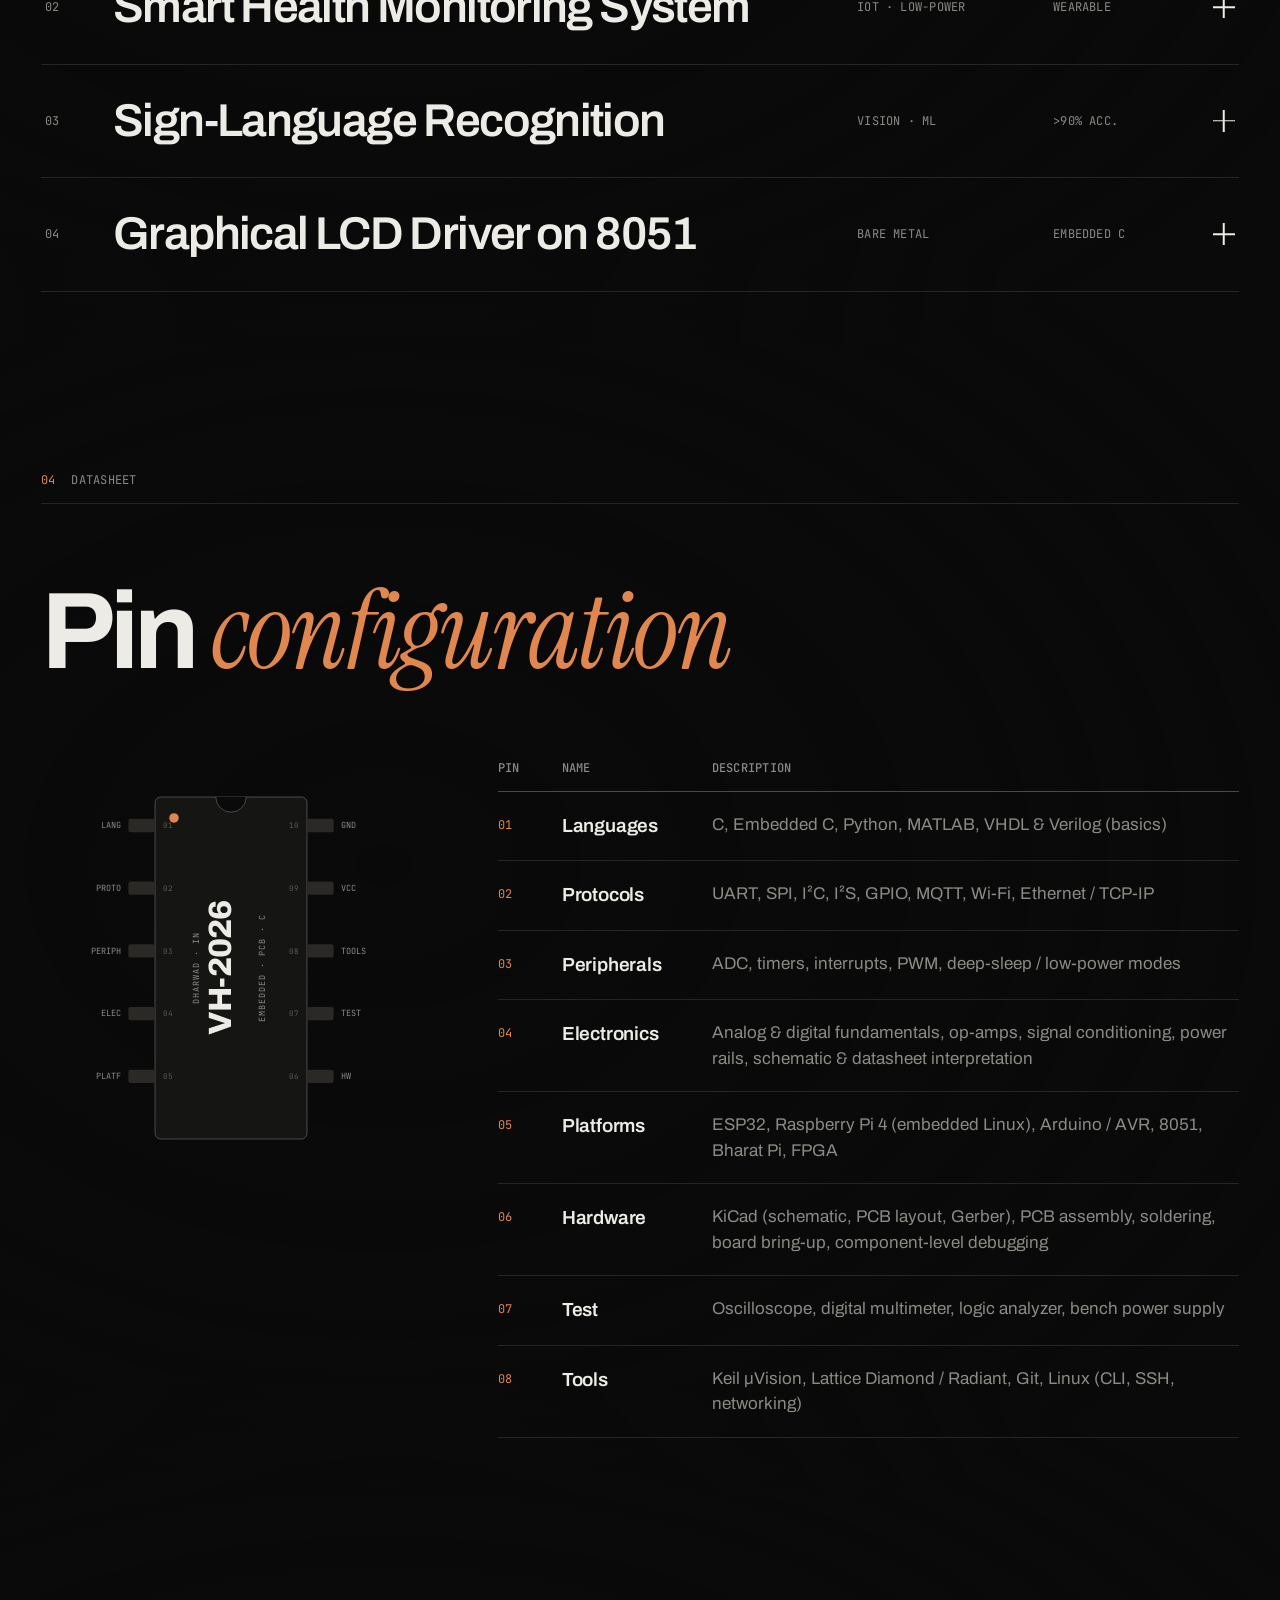
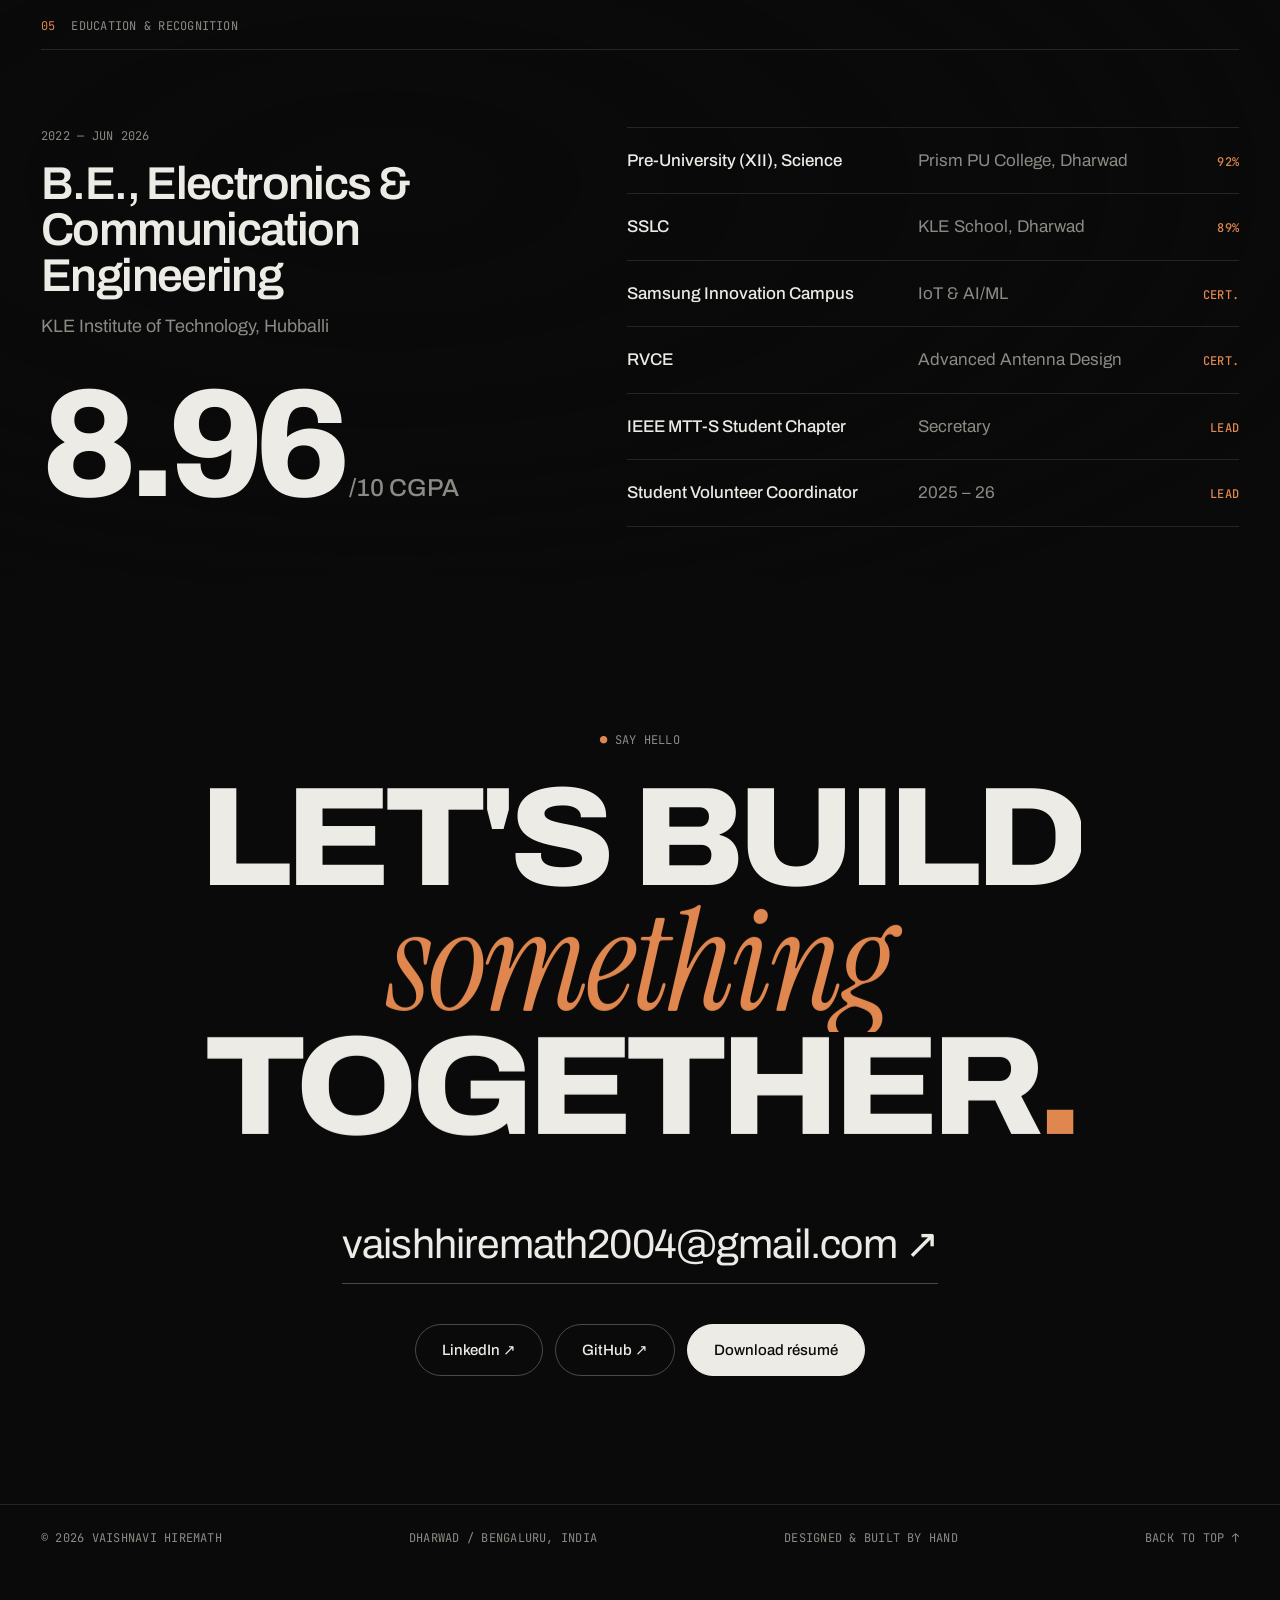
==== commit 581e98f0: "Run the mobile Experience duties along a copper trace - Duties sit on pads along one trace with a si" ====
--- a/index.html
+++ b/index.html
@@ -13,7 +13,7 @@
   <link rel="preconnect" href="https://fonts.googleapis.com" />
   <link rel="preconnect" href="https://fonts.gstatic.com" crossorigin />
   <link href="https://fonts.googleapis.com/css2?family=Archivo:wdth,wght@62..125,100..900&family=Instrument+Serif:ital@0;1&family=JetBrains+Mono:wght@400;500&display=swap" rel="stylesheet" />
-  <link rel="stylesheet" href="css/styles.css?v=7" />
+  <link rel="stylesheet" href="css/styles.css?v=8" />
   <script>document.documentElement.classList.add('js');</script>
 </head>
 <body>
@@ -356,6 +356,6 @@
   <script src="js/lib/gsap.min.js"></script>
   <script src="js/lib/ScrollTrigger.min.js"></script>
   <script src="js/lib/lenis.min.js"></script>
-  <script src="js/main.js?v=6"></script>
+  <script src="js/main.js?v=8"></script>
 </body>
 </html>
--- a/css/styles.css
+++ b/css/styles.css
@@ -634,11 +634,64 @@
   }
 }
 
+/* ---------- Experience on phones: duties run along one copper trace ---------- */
+@media (max-width: 860px) {
+  .job__head { margin-bottom: 36px; }
+  /* focus line as a tagged part with a live indicator */
+  .job__focus {
+    position: relative; padding: 12px 16px 12px 34px;
+    border: 1px solid var(--line-strong); border-left: 2px solid var(--copper);
+    background: rgba(10, 10, 10, .6); color: var(--fg);
+  }
+  .job__focus::before {
+    content: ""; position: absolute; left: 15px; top: 20px;
+    width: 7px; height: 7px; border-radius: 50%; background: var(--copper);
+    box-shadow: 0 0 8px rgba(224, 135, 79, .8);
+    animation: blink 1.2s steps(2) infinite;
+  }
+  .job__list { position: relative; }
+  .job__list li {
+    position: relative; display: block;
+    padding: 22px 0 22px 40px; border-top: 0;
+  }
+  .job__list li span { display: block; padding: 0; margin-bottom: 8px; }
+  .job__list li p { text-shadow: 0 0 12px var(--bg), 0 0 4px var(--bg); }
+  /* the trace, running from the first pad to the last */
+  .job__list li::before {
+    content: ""; position: absolute; left: 8px; top: 0; bottom: 0; width: 1.5px;
+    background: rgba(224, 135, 79, .4);
+  }
+  .job__list li:first-child::before { top: 30px; }
+  .job__list li:last-child::before { bottom: auto; height: 30px; }
+  /* a pad at every duty */
+  .job__list li::after {
+    content: ""; position: absolute; left: 2px; top: 24px;
+    width: 14px; height: 14px; border-radius: 50%;
+    border: 1.5px solid var(--copper); background: var(--bg);
+    box-shadow: 0 0 0 3px var(--bg), 0 0 12px rgba(224, 135, 79, .45);
+  }
+  /* a signal pulse travelling down the trace */
+  .job__list::before {
+    content: ""; position: absolute; left: 6.5px; top: 30px; z-index: 1;
+    width: 4.5px; height: 28px; border-radius: 4px;
+    background: linear-gradient(transparent, var(--copper));
+    filter: drop-shadow(0 0 5px var(--copper));
+    animation: job-pulse 3.2s var(--ease) infinite;
+  }
+}
+@keyframes job-pulse {
+  0% { transform: translateY(0); opacity: 0; }
+  10% { opacity: 1; }
+  85% { opacity: 1; }
+  100% { transform: translateY(var(--pulse-run, 400px)); opacity: 0; }
+}
+
 @media (max-width: 860px) {
   .scope { padding-bottom: calc(8px + env(safe-area-inset-bottom)); }
 }
 
 @media (prefers-reduced-motion: reduce) {
-  .grain, .hero__scroll-line::after, .pulse, .spin, .ecg, .twinkle { animation: none !important; }
+  .grain, .hero__scroll-line::after, .pulse, .job__focus::before, .job__list::before, .spin, .ecg, .twinkle { animation: none !important; }
   .ecg { stroke-dashoffset: 0; }
-}
+  .job__list::before { display: none; }
+}
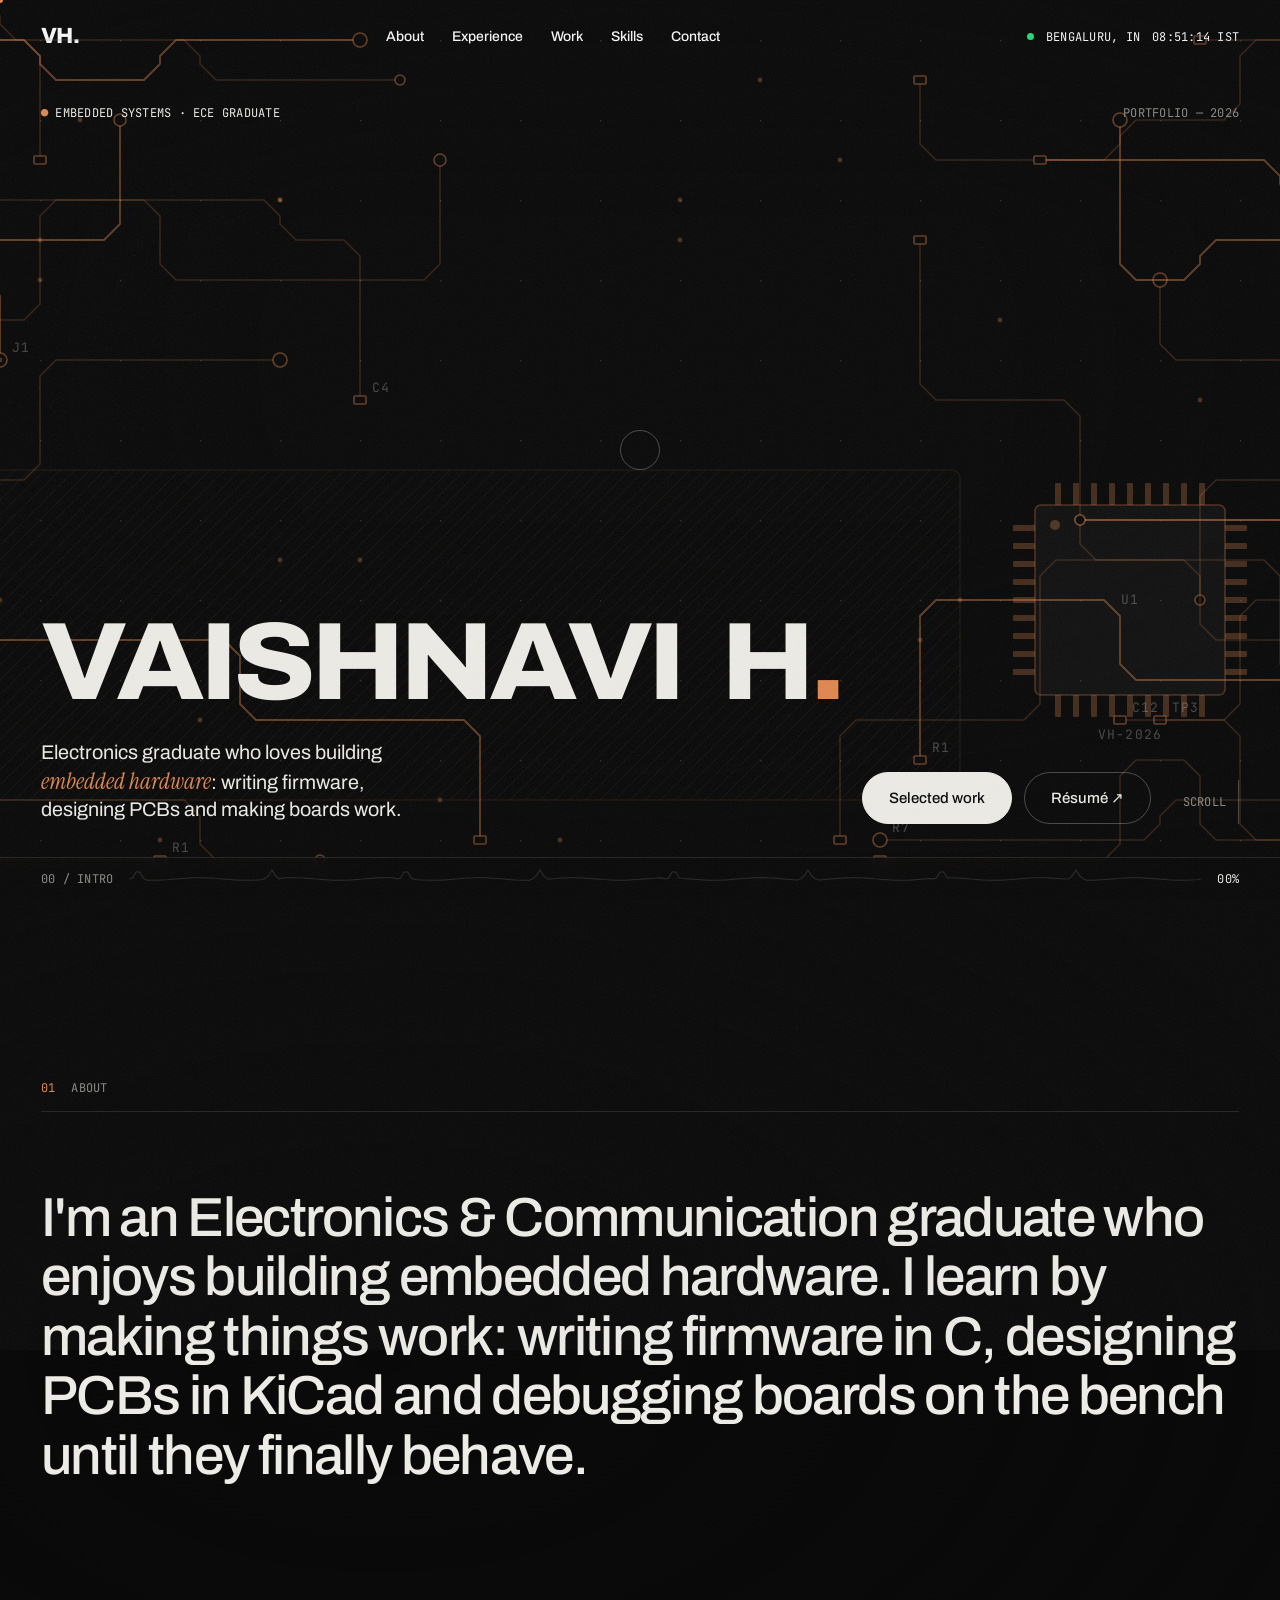
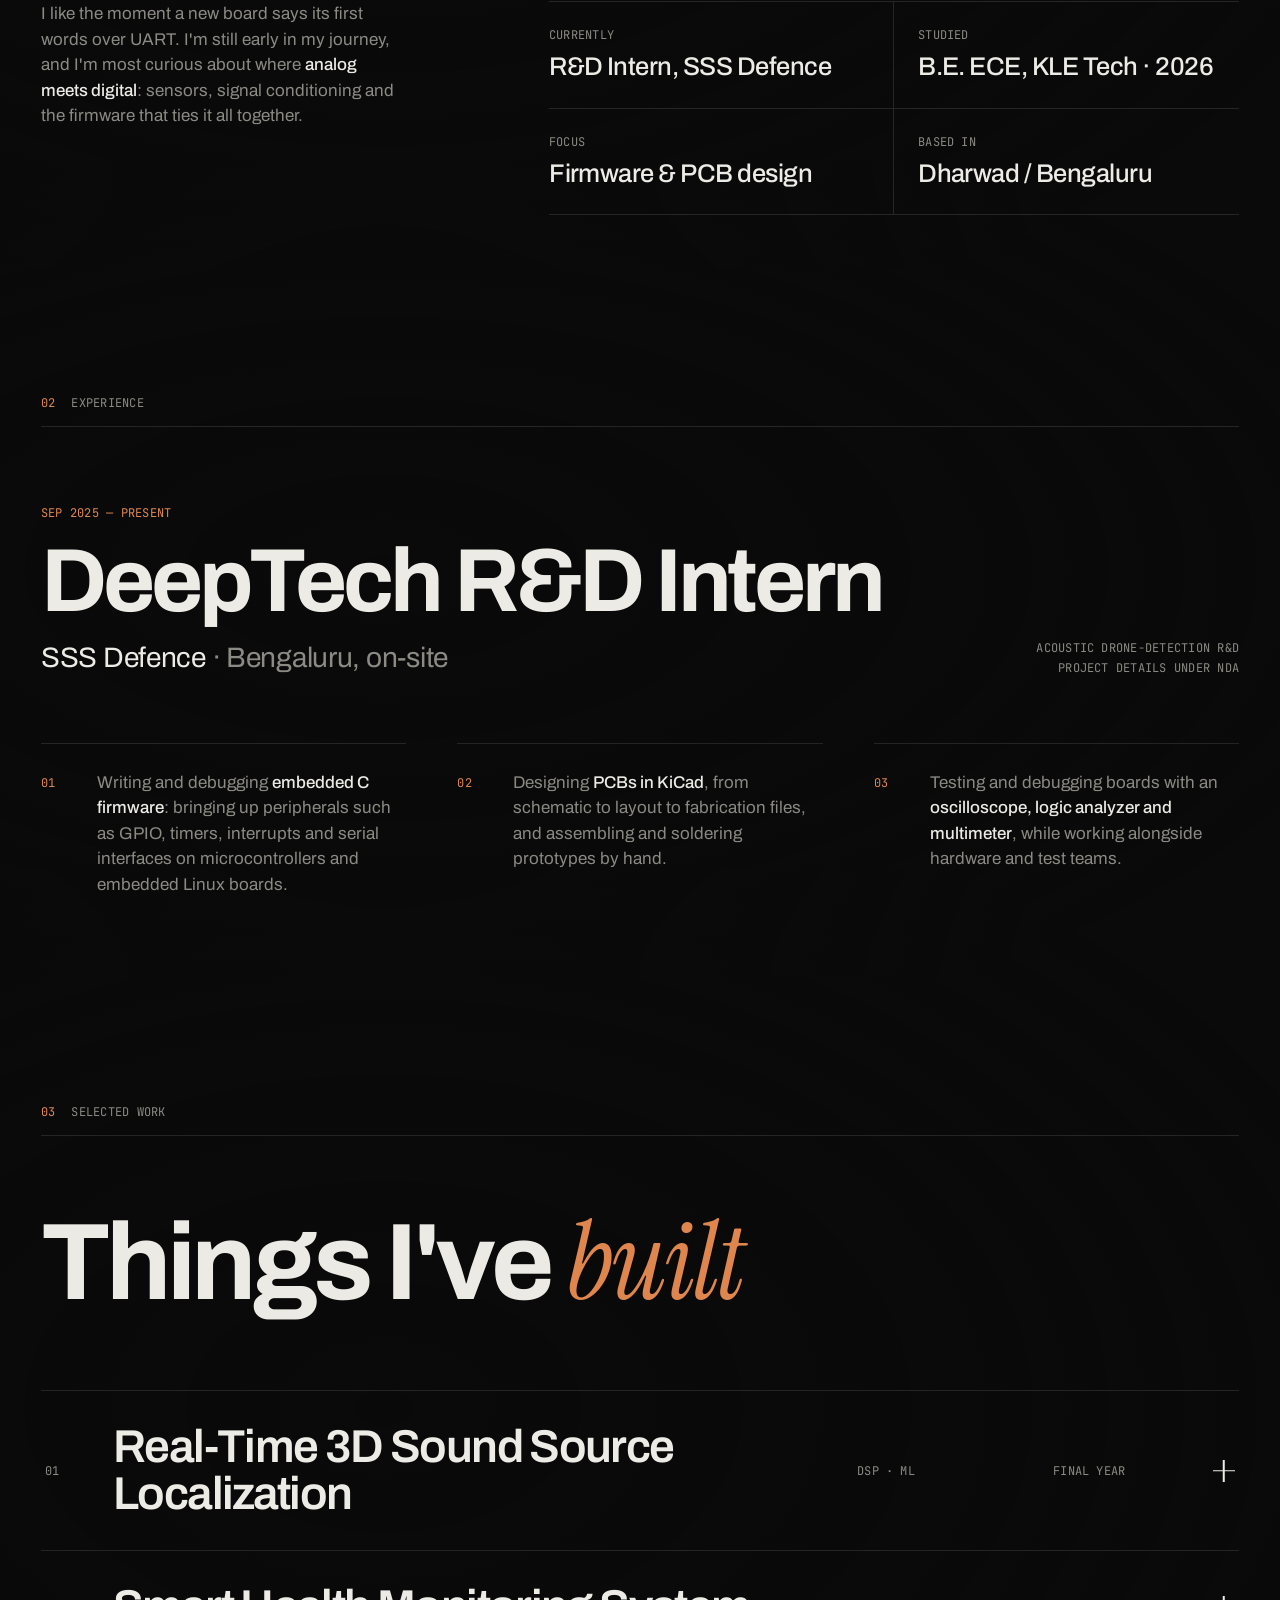
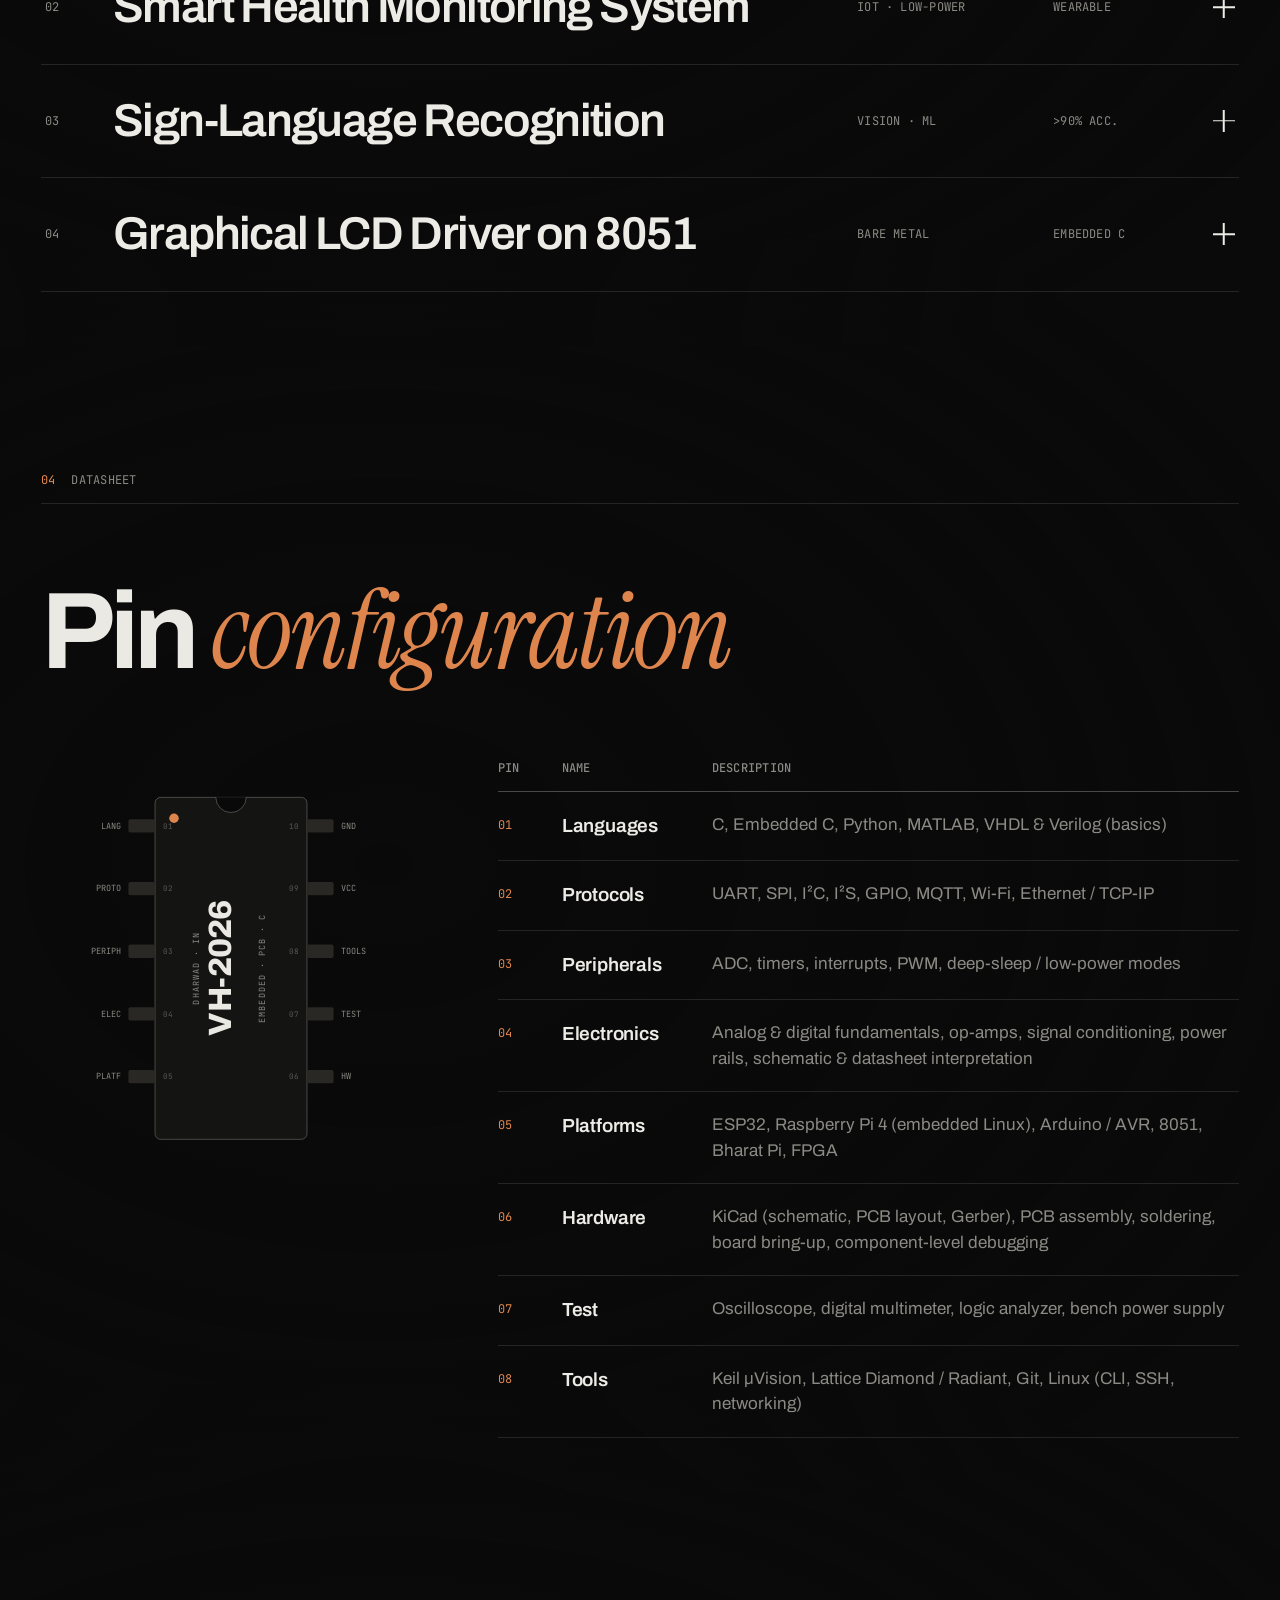
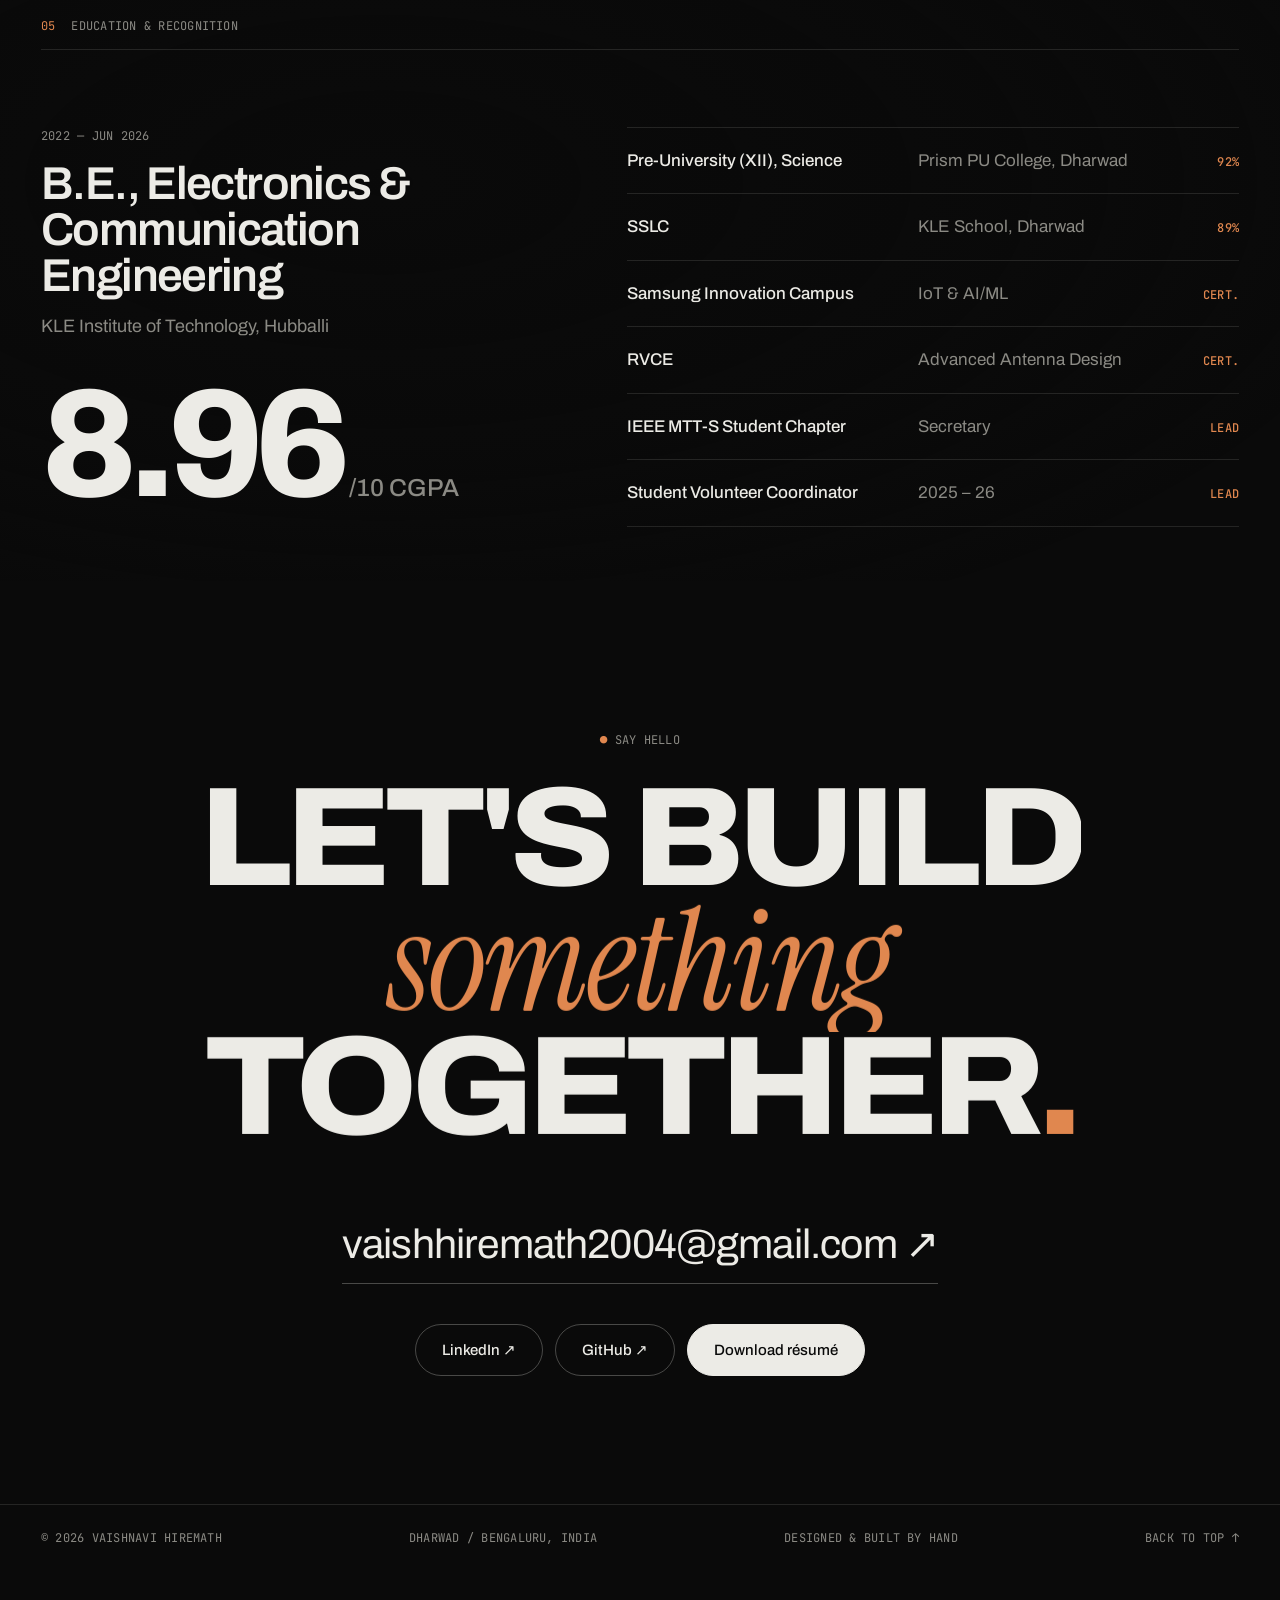
==== commit d474e8dd: "Finish the mobile pass: Work, Skills, Education and footer - Work rows show tag and status under eac" ====
--- a/index.html
+++ b/index.html
@@ -13,7 +13,7 @@
   <link rel="preconnect" href="https://fonts.googleapis.com" />
   <link rel="preconnect" href="https://fonts.gstatic.com" crossorigin />
   <link href="https://fonts.googleapis.com/css2?family=Archivo:wdth,wght@62..125,100..900&family=Instrument+Serif:ital@0;1&family=JetBrains+Mono:wght@400;500&display=swap" rel="stylesheet" />
-  <link rel="stylesheet" href="css/styles.css?v=8" />
+  <link rel="stylesheet" href="css/styles.css?v=9" />
   <script>document.documentElement.classList.add('js');</script>
 </head>
 <body>
@@ -182,7 +182,7 @@
                 <ul>
                   <li>Real-time 3D localization over a custom microphone array.</li>
                   <li>Pairs classical direction-of-arrival estimation (GCC-PHAT, beamforming) with a neural network trained to separate simultaneous sources.</li>
-                  <li>Try it on the left: a live 2D version with 8 microphones, time differences of arrival and a least-squares bearing estimate. Click or tap to make a louder sound.</li>
+                  <li>Try it <span class="only-wide">on the left</span><span class="only-narrow">above</span>: a live 2D version with 8 microphones, time differences of arrival and a least-squares bearing estimate. Click or tap to make a louder sound.</li>
                 </ul>
               </div>
             </div>
@@ -304,6 +304,10 @@
           <h3>B.E., Electronics &amp; Communication Engineering</h3>
           <p>KLE Institute of Technology, Hubballi</p>
           <p class="edu__gpa">8.96<span class="muted">/10 CGPA</span></p>
+          <div class="gpa-meter" aria-hidden="true">
+            <div class="gpa-meter__bar"><span style="--v: .896"></span></div>
+            <div class="gpa-meter__scale mono"><span>0</span><span>5</span><span>10</span></div>
+          </div>
         </div>
         <ul class="edu__list">
           <li data-reveal><span>Pre-University (XII), Science</span><span class="muted">Prism PU College, Dharwad</span><b class="mono">92%</b></li>
@@ -356,6 +360,6 @@
   <script src="js/lib/gsap.min.js"></script>
   <script src="js/lib/ScrollTrigger.min.js"></script>
   <script src="js/lib/lenis.min.js"></script>
-  <script src="js/main.js?v=8"></script>
+  <script src="js/main.js?v=9"></script>
 </body>
 </html>
--- a/css/styles.css
+++ b/css/styles.css
@@ -512,6 +512,7 @@
 }
 .edu__list li > span:first-child { font-weight: 500; }
 .edu__list b { color: var(--copper); font-weight: 500; text-align: right; }
+.gpa-meter, .only-narrow { display: none; }
 
 /* ---------- Contact ---------- */
 .contact {
@@ -560,7 +561,6 @@
 @media (max-width: 860px) {
   .scope__svg { display: none; }
   .project__row { grid-template-columns: 36px 1fr 28px; }
-  .project__status, .project__status.is-live { display: none; }
   .project__body { grid-template-columns: 1fr; padding-left: 0; }
   .nav__links { display: none; }
   .nav__menu { display: inline-flex; }
@@ -686,6 +686,92 @@
   100% { transform: translateY(var(--pulse-run, 400px)); opacity: 0; }
 }
 
+/* ---------- Work on phones: tag and status under each title ---------- */
+@media (max-width: 860px) {
+  .only-wide { display: none; }
+  .only-narrow { display: inline; }
+  .project__row { grid-template-columns: 36px 1fr 28px; grid-template-rows: auto auto; row-gap: 12px; }
+  .project__num, .project__icon { grid-row: 1 / span 2; align-self: center; }
+  .project__num { color: var(--copper); }
+  .project__title { grid-column: 2; }
+  .project__tag, .project__status, .project__status.is-live {
+    display: inline-flex; align-items: center; grid-row: 2; grid-column: 2; font-size: 11px;
+  }
+  .project__tag { justify-self: start; }
+  .project__status {
+    justify-self: end; padding: 4px 9px;
+    border: 1px solid var(--line-strong); border-radius: 999px; color: var(--fg);
+  }
+  .project.is-open .project__status { border-color: var(--copper); color: var(--copper); }
+}
+
+/* ---------- Skills on phones: pin pads and scannable tags ---------- */
+@media (max-width: 860px) {
+  .chip-wrap { margin: 0 auto; }
+  .datasheet td:first-child { padding-top: 20px; }
+  .datasheet td:first-child::before {
+    content: attr(data-pin-num); display: inline-grid; place-items: center;
+    width: 30px; height: 18px; border-radius: 2px;
+    background: #2a2926; color: var(--muted); font-size: 10px;
+    transition: background-color .3s, color .3s, box-shadow .3s;
+  }
+  .datasheet td:first-child { font-size: 0; }
+  .datasheet tr.is-on td:first-child::before { background: var(--copper); color: var(--bg); box-shadow: 0 0 10px rgba(224, 135, 79, .5); }
+  .datasheet tbody tr.is-on { background: linear-gradient(90deg, var(--copper-dim), transparent 85%); }
+  .ds-sep { display: none; }
+  .datasheet td:nth-child(3) { display: flex; flex-wrap: wrap; gap: 6px; padding-top: 16px; }
+  .ds-item {
+    display: inline-block; padding: 3px 9px;
+    border: 1px solid var(--line); border-radius: 999px;
+    font-size: 13px; line-height: 1.5; color: var(--muted);
+    background: rgba(10, 10, 10, .55);
+    transition: border-color .3s, color .3s;
+  }
+  .datasheet tr.is-on .ds-item { border-color: rgba(224, 135, 79, .45); color: var(--fg); }
+}
+
+/* ---------- Education on phones: a CGPA meter and badge labels ---------- */
+@media (max-width: 860px) {
+  .gpa-meter { display: block; margin-top: 18px; max-width: 420px; }
+  .gpa-meter__bar {
+    position: relative; height: 8px; border: 1px solid var(--line-strong);
+    background: repeating-linear-gradient(90deg, transparent 0 calc(10% - 1px), var(--line-strong) calc(10% - 1px) 10%);
+  }
+  .gpa-meter__bar span {
+    position: absolute; inset: 0 auto 0 0; width: calc(var(--v) * 100%);
+    background: repeating-linear-gradient(90deg, var(--copper) 0 calc(10% / var(--v) - 2px), transparent calc(10% / var(--v) - 2px) calc(10% / var(--v)));
+    box-shadow: 0 0 12px rgba(224, 135, 79, .45);
+    transform-origin: left; transform: scaleX(0);
+    transition: transform 1.6s var(--ease-out) .2s;
+  }
+  .gpa-meter.is-in .gpa-meter__bar span { transform: scaleX(1); }
+  .gpa-meter__scale { display: flex; justify-content: space-between; margin-top: 8px; color: var(--muted); font-size: 10px; }
+  .edu__list li b {
+    justify-self: end; padding: 4px 9px; min-width: 56px; text-align: center;
+    border: 1px solid rgba(224, 135, 79, .45); border-radius: 999px; font-size: 11px;
+    background: rgba(10, 10, 10, .55);
+  }
+  .edu__list li > span:first-child { line-height: 1.3; }
+}
+
+/* ---------- Footer on phones ---------- */
+@media (max-width: 860px) {
+  .footer {
+    display: grid; grid-template-columns: 1fr auto; gap: 10px 16px; align-items: center;
+    padding-top: 28px; padding-bottom: calc(76px + env(safe-area-inset-bottom));
+  }
+  .footer > span:first-child { color: var(--fg); }
+  .footer > span:nth-child(3) { grid-column: 1; }
+  .footer > a {
+    grid-column: 2; grid-row: 1 / span 3; align-self: center;
+    display: inline-grid; place-items: center; width: 64px; height: 64px;
+    border: 1px solid var(--line-strong); border-radius: 50%;
+    font-size: 0;
+  }
+  .footer > a::before { content: "↑"; font-size: 20px; color: var(--copper); }
+  .footer > a:active { border-color: var(--copper); }
+}
+
 @media (max-width: 860px) {
   .scope { padding-bottom: calc(8px + env(safe-area-inset-bottom)); }
 }
